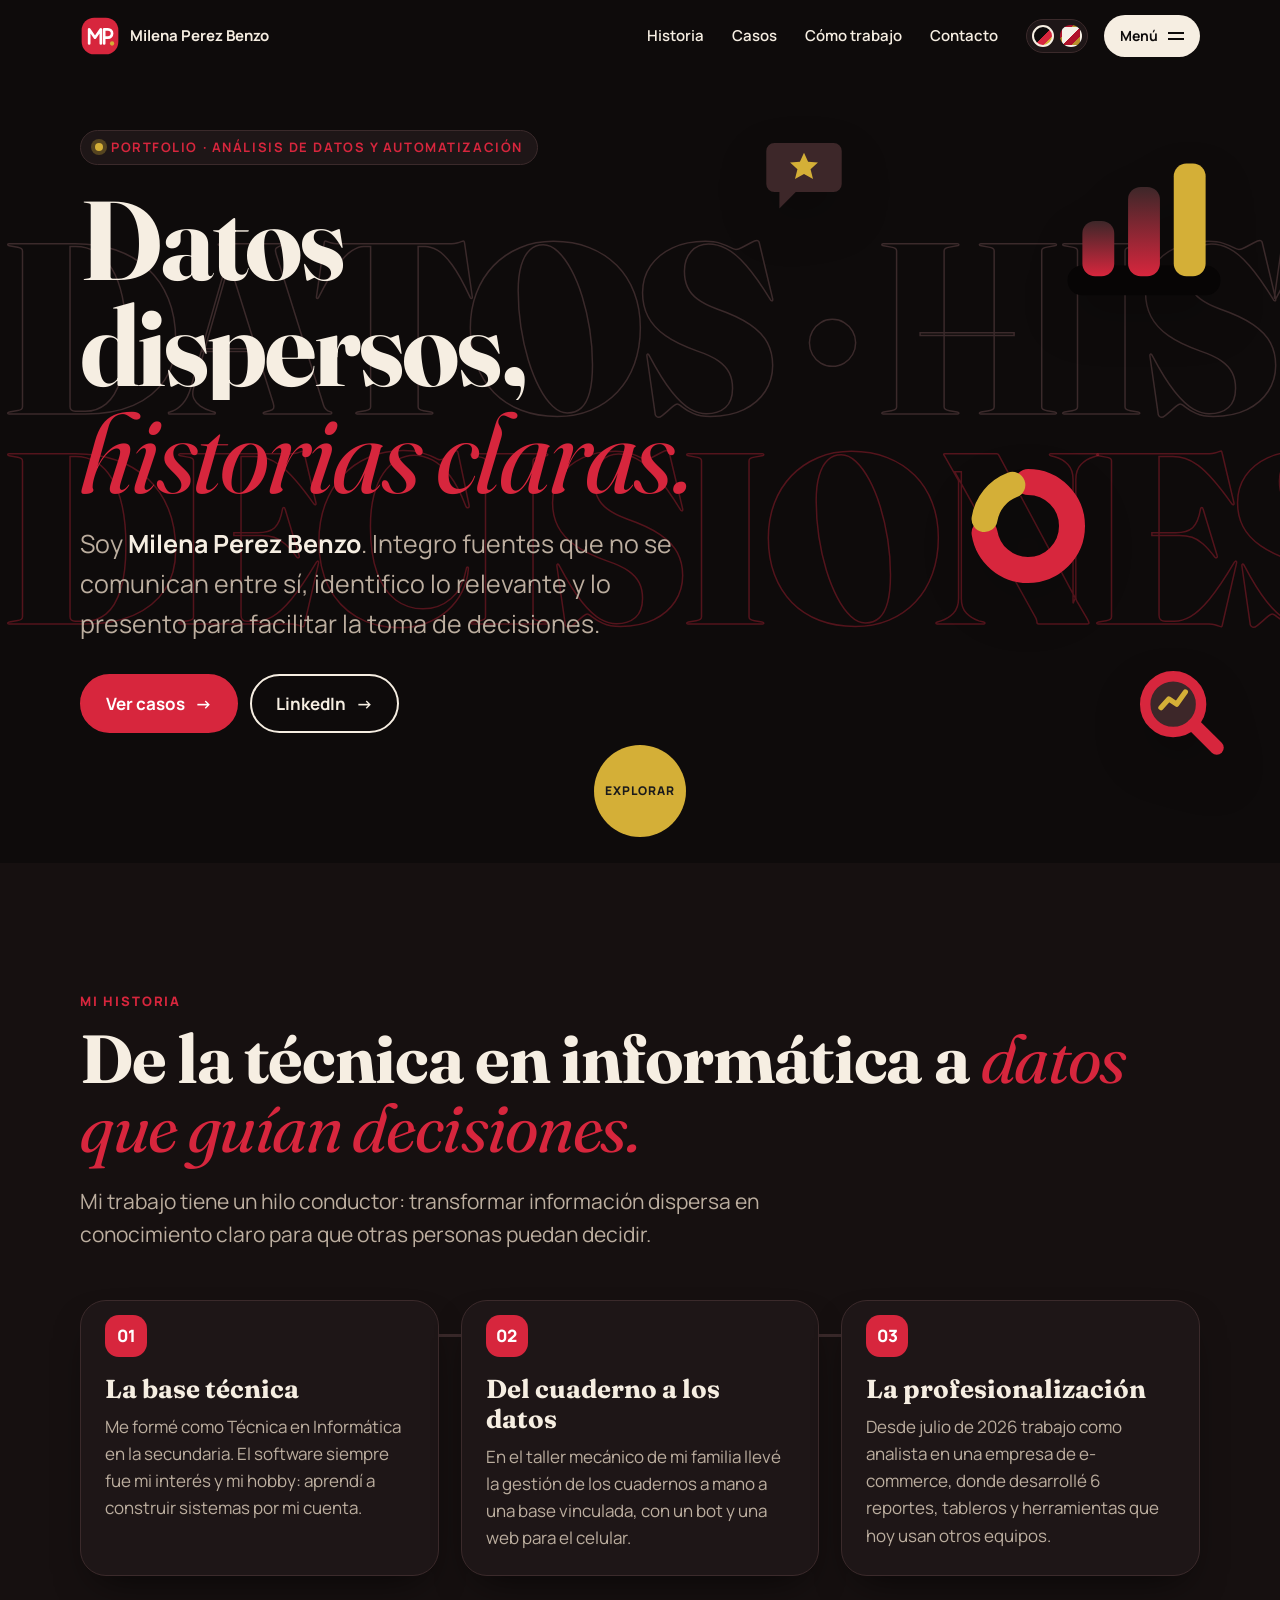
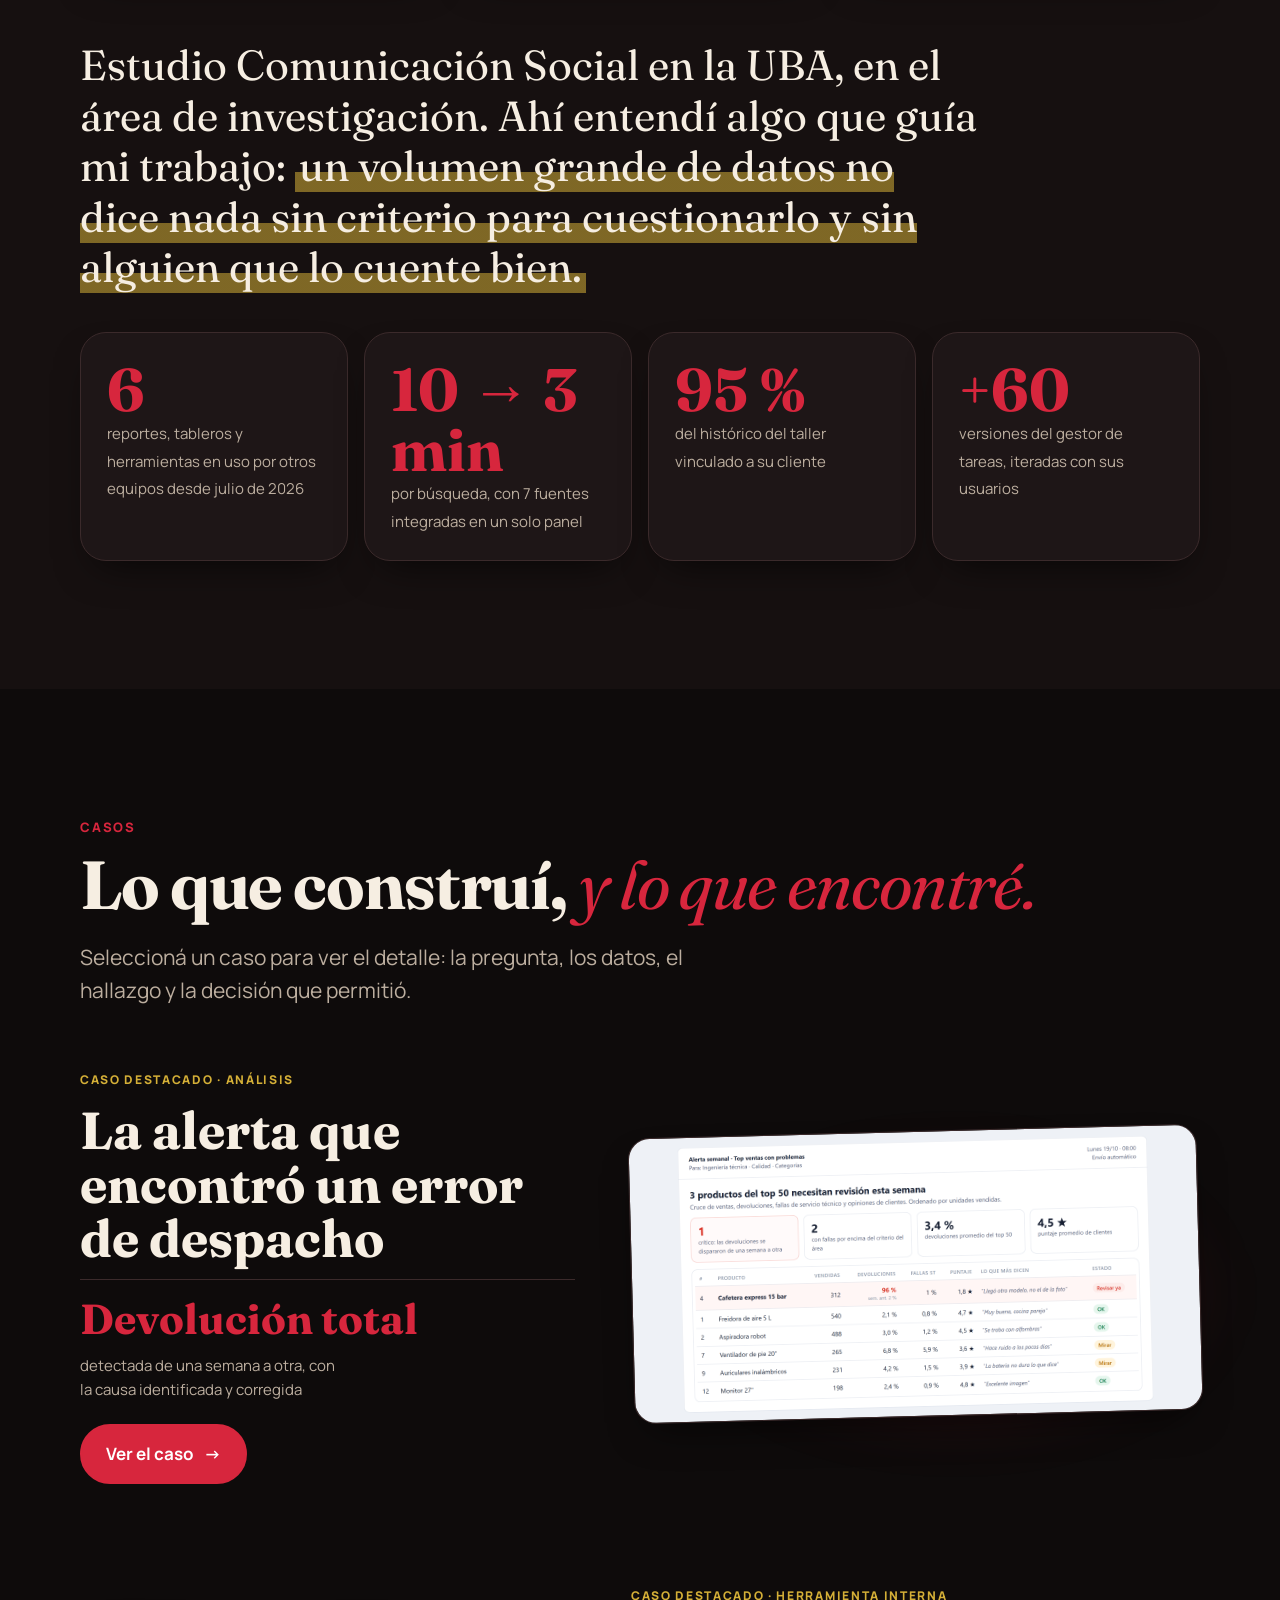
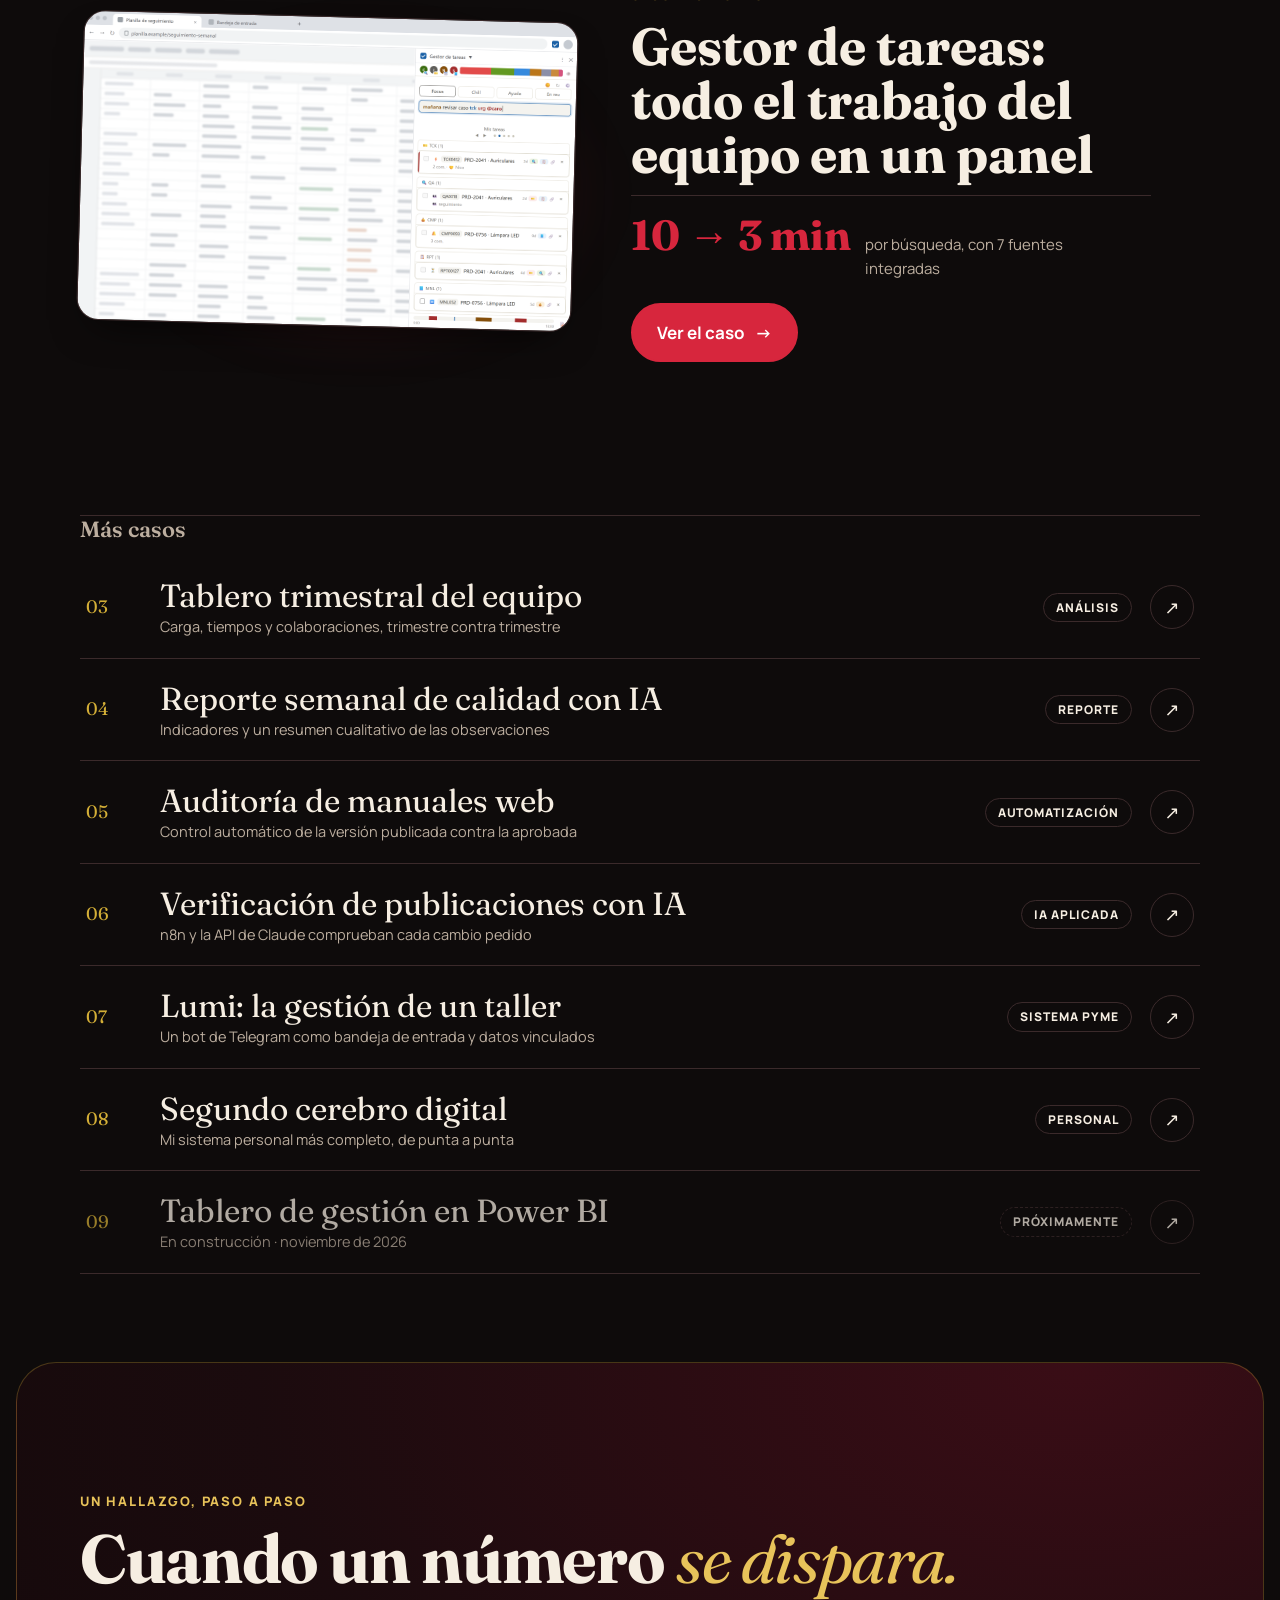
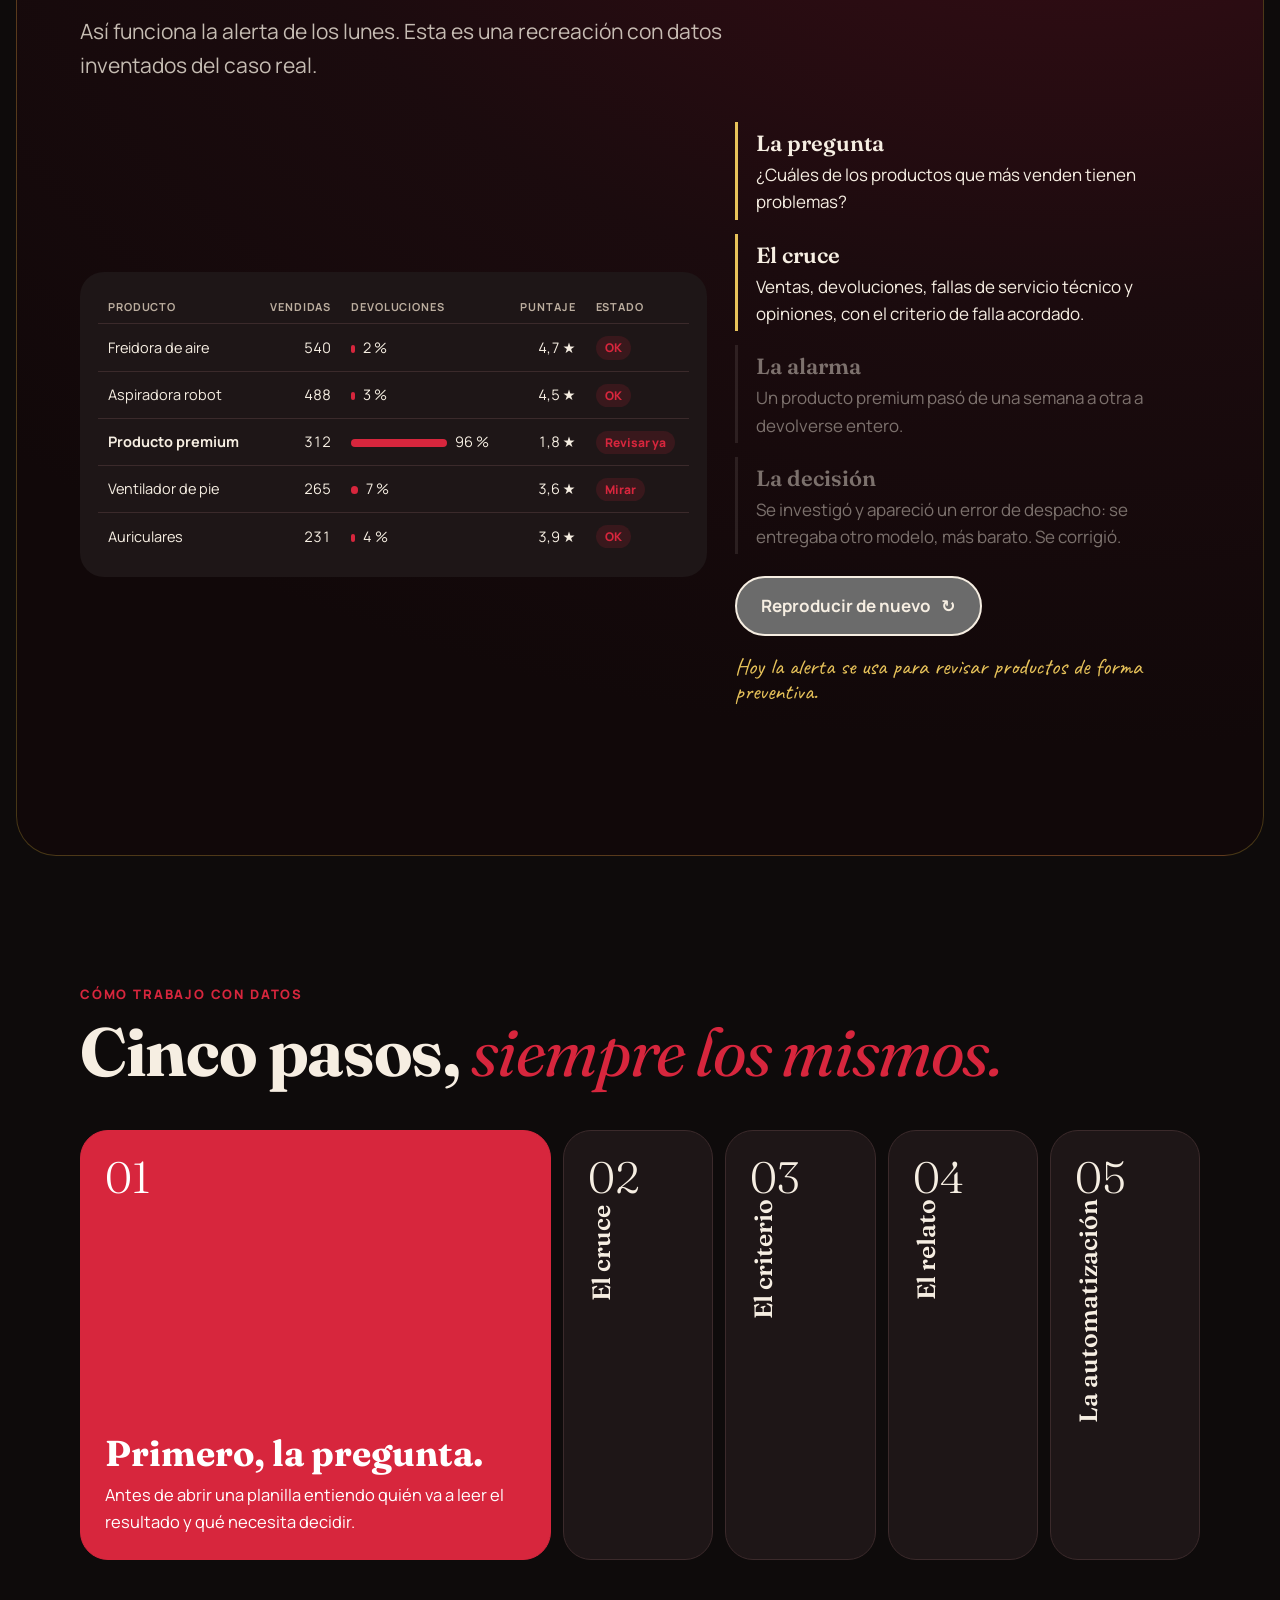
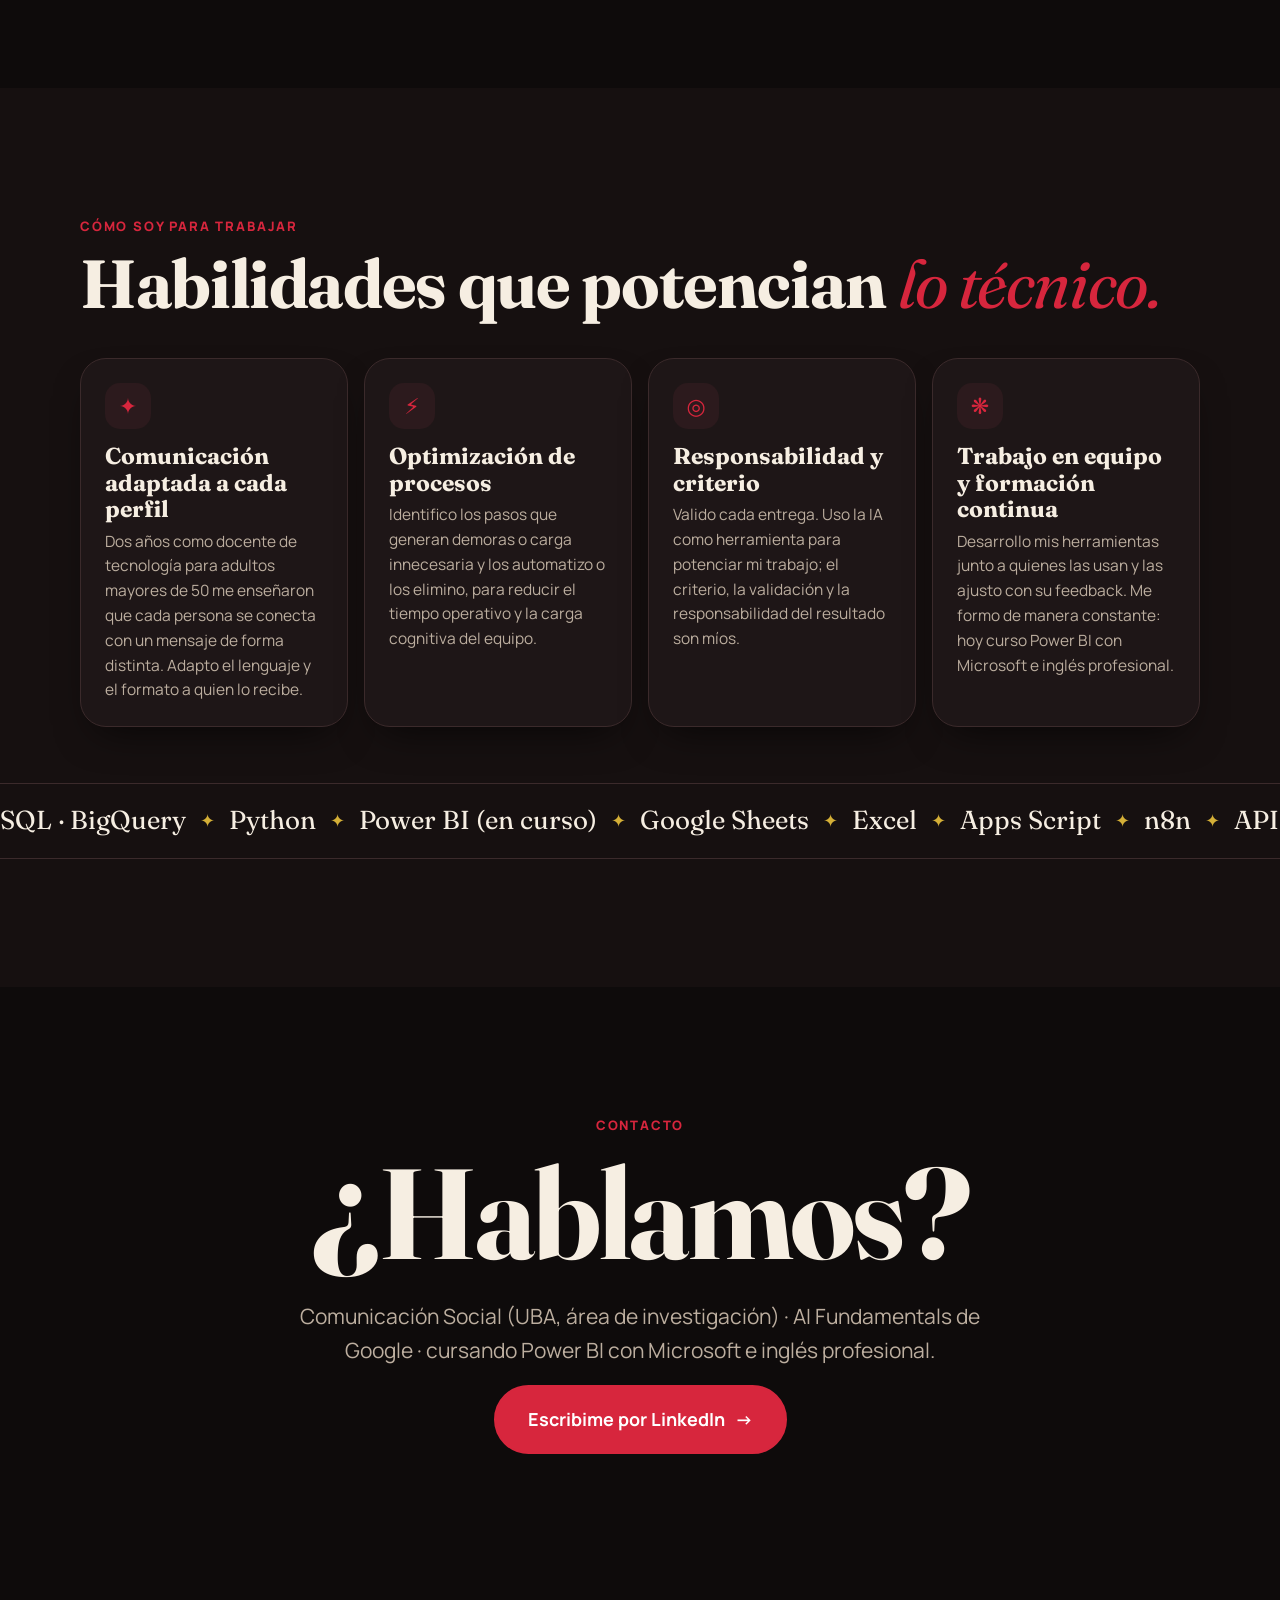
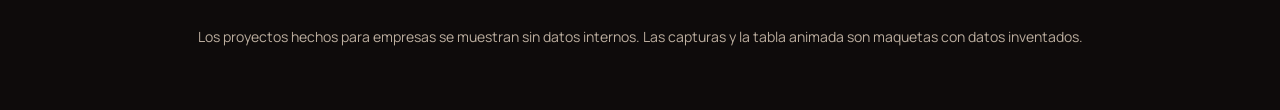
==== index.html @ 32d58215 "Add files via upload" ====
<!doctype html>
<html lang="es" data-theme="noche">
<head>
<meta charset="utf-8">
<meta name="viewport" content="width=device-width, initial-scale=1">
<title>Milena Perez Benzo · Datos que cuentan historias</title>
<meta name="description" content="Portfolio de Milena Perez Benzo: análisis de datos, reportes y automatizaciones que convierten información dispersa en historias claras para decidir.">
<link rel="preconnect" href="https://fonts.googleapis.com">
<link rel="preconnect" href="https://fonts.gstatic.com" crossorigin>
<link href="https://fonts.googleapis.com/css2?family=Caveat:wght@600&family=Fraunces:ital,opsz,wght@0,9..144,300..800;1,9..144,300..700&family=Manrope:wght@400;600;700;800&display=swap" rel="stylesheet">
<link rel="stylesheet" href="estilos.css">
<script>
  document.documentElement.classList.add("js");
  try {
    var t = localStorage.getItem("tema");
    if (t === "noche" || t === "marfil") document.documentElement.dataset.theme = t;
  } catch (e) {}
</script>
</head>
<body>
<div class="progreso" aria-hidden="true"></div>

<header class="nav">
  <div class="wrap">
    <a class="logo" href="#inicio" aria-label="Milena Perez Benzo, ir al inicio">
      <svg viewBox="0 0 48 48" aria-hidden="true">
        <rect x="2" y="2" width="44" height="44" rx="15" style="fill:var(--accent)"/>
        <path d="M11 33V16l7 10 7-10v17" fill="none" style="stroke:var(--accent-ink)" stroke-width="3.2" stroke-linecap="round" stroke-linejoin="round"/>
        <path d="M29 33V16h4.5a5 5 0 0 1 0 10H29" fill="none" style="stroke:var(--accent-ink)" stroke-width="3.2" stroke-linecap="round" stroke-linejoin="round"/>
        <circle cx="38.5" cy="33" r="2.6" style="fill:var(--accent-2)"/>
      </svg>
      <span>Milena Perez Benzo</span>
    </a>
    <nav class="nav-links" aria-label="Secciones">
      <a href="#historia">Historia</a>
      <a href="#casos">Casos</a>
      <a href="#metodo">Cómo trabajo</a>
      <a href="#contacto">Contacto</a>
    </nav>
    <div class="temas" role="group" aria-label="Paleta de colores">
      <button type="button" data-set="noche" aria-pressed="true" title="Noche"><span class="sr">Versión oscura</span></button>
      <button type="button" data-set="marfil" aria-pressed="false" title="Marfil"><span class="sr">Versión clara</span></button>
    </div>
    <button class="btn-menu" type="button" aria-expanded="false" aria-controls="menu"><span>Menú</span><i aria-hidden="true"><b></b><b></b></i></button>
  </div>
</header>

<div class="menu" id="menu" aria-hidden="true">
  <div class="wrap">
    <ol>
      <li><a href="#inicio"><small>01</small>Inicio</a></li>
      <li><a href="#historia"><small>02</small>Mi historia</a></li>
      <li><a href="#casos"><small>03</small>Casos</a></li>
      <li><a href="#metodo"><small>04</small>Cómo trabajo</a></li>
      <li><a href="#contacto"><small>05</small>Hablemos</a></li>
    </ol>
    <p class="menu-pie">Buenos Aires · Análisis de datos, reportes y automatizaciones</p>
  </div>
</div>

<main>

<section class="hero" id="inicio">
  <div class="eco" aria-hidden="true">
    <div>DATOS · HISTORIAS · DATOS · HISTORIAS · DATOS · HISTORIAS · DATOS · HISTORIAS ·</div>
    <div>DECISIONES · DATOS · DECISIONES · DATOS · DECISIONES · DATOS · DECISIONES · DATOS ·</div>
  </div>

  <div class="flotantes" aria-hidden="true">
    <div class="obj o1" data-prof="28"><svg viewBox="0 0 160 140">
      <defs><linearGradient id="g-barra" x1="0" y1="0" x2="0" y2="1"><stop offset="0" style="stop-color:var(--clay-hi)"/><stop offset="1" style="stop-color:var(--accent)"/></linearGradient></defs>
      <rect x="8" y="104" width="144" height="28" rx="14" style="fill:var(--clay-lo)"/>
      <rect x="22" y="62" width="30" height="52" rx="12" fill="url(#g-barra)"/>
      <rect x="65" y="30" width="30" height="84" rx="12" fill="url(#g-barra)"/>
      <rect x="108" y="8" width="30" height="106" rx="12" style="fill:var(--accent-2)"/>
    </svg></div>
    <div class="obj o2" data-prof="18"><svg viewBox="0 0 120 120">
      <circle cx="60" cy="60" r="44" fill="none" style="stroke:var(--clay-lo)" stroke-width="26"/>
      <circle cx="60" cy="60" r="44" fill="none" style="stroke:var(--accent)" stroke-width="26" stroke-dasharray="200 277" stroke-linecap="round" transform="rotate(-90 60 60)"/>
      <circle cx="60" cy="60" r="44" fill="none" style="stroke:var(--accent-2)" stroke-width="26" stroke-dasharray="46 277" stroke-dashoffset="-214" stroke-linecap="round" transform="rotate(-90 60 60)"/>
    </svg></div>
    <div class="obj o3" data-prof="36"><svg viewBox="0 0 110 110">
      <circle cx="46" cy="46" r="32" style="fill:var(--clay-hi);stroke:var(--accent)" stroke-width="12"/>
      <path d="M70 70l26 26" style="stroke:var(--accent)" stroke-width="16" stroke-linecap="round"/>
      <path d="M32 50l9-10 9 6 10-14" fill="none" style="stroke:var(--accent-2)" stroke-width="6" stroke-linecap="round" stroke-linejoin="round"/>
    </svg></div>
    <div class="obj o4" data-prof="12"><svg viewBox="0 0 100 92">
      <path d="M14 6h72a10 10 0 0 1 10 10v40a10 10 0 0 1-10 10H40L20 86V66h-6A10 10 0 0 1 4 56V16A10 10 0 0 1 14 6z" style="fill:var(--clay-hi)"/>
      <path d="M50 18l5 11 12 1-9 8 3 12-11-6-11 6 3-12-9-8 12-1z" style="fill:var(--accent-2)"/>
    </svg></div>
  </div>

  <div class="wrap">
    <div class="hero-txt">
      <span class="kicker"><i></i>Portfolio · Análisis de datos y automatización</span>
      <h1 class="display">
        <span class="linea"><span>Datos dispersos,</span></span>
        <span class="linea"><span style="--dl:.12s"><em>historias claras.</em></span></span>
      </h1>
      <p class="bajada aparece" style="--dl:.3s">Soy <b>Milena Perez Benzo</b>. Integro fuentes que no se comunican entre sí, identifico lo relevante y lo presento para facilitar la toma de decisiones.</p>
      <div class="acciones aparece" style="--dl:.45s">
        <a class="btn lleno" href="#casos">Ver casos <span class="flecha" aria-hidden="true">→</span></a>
        <a class="btn" href="https://www.linkedin.com/in/milena-jazmin-perez-benzo-93802a198" target="_blank" rel="noopener">LinkedIn <span class="flecha" aria-hidden="true">→</span></a>
      </div>
    </div>
  </div>
  <a class="scroll-pista" href="#historia">Explorar</a>
</section>

<section class="historia bloque" id="historia">
  <div class="wrap">
    <p class="etiqueta aparece">Mi historia</p>
    <h2 class="titulo display aparece">De la técnica en informática a <em>datos que guían decisiones.</em></h2>
    <p class="intro aparece">Mi trabajo tiene un hilo conductor: transformar información dispersa en conocimiento claro para que otras personas puedan decidir.</p>

    <div class="tiempo">
      <div class="trazo" aria-hidden="true"></div>
      <article class="hito aparece">
        <span class="num">01</span>
        <h3>La base técnica</h3>
        <p>Me formé como Técnica en Informática en la secundaria. El software siempre fue mi interés y mi hobby: aprendí a construir sistemas por mi cuenta.</p>
      </article>
      <article class="hito aparece" style="--dl:.12s">
        <span class="num">02</span>
        <h3>Del cuaderno a los datos</h3>
        <p>En el taller mecánico de mi familia llevé la gestión de los cuadernos a mano a una base vinculada, con un bot y una web para el celular.</p>
      </article>
      <article class="hito aparece" style="--dl:.24s">
        <span class="num">03</span>
        <h3>La profesionalización</h3>
        <p>Desde julio de 2026 trabajo como analista en una empresa de e-commerce, donde desarrollé 6 reportes, tableros y herramientas que hoy usan otros equipos.</p>
      </article>
    </div>

    <p class="cita-grande aparece">Estudio Comunicación Social en la UBA, en el área de investigación. Ahí entendí algo que guía mi trabajo: <mark>un volumen grande de datos no dice nada sin criterio para cuestionarlo y sin alguien que lo cuente bien.</mark></p>

    <div class="numeros">
      <div class="cifra aparece"><strong><span data-cuenta="6">6</span></strong><span>reportes, tableros y herramientas en uso por otros equipos desde julio de 2026</span></div>
      <div class="cifra aparece" style="--dl:.08s"><strong>10 → <span data-cuenta="3">3</span> min</strong><span>por búsqueda, con 7 fuentes integradas en un solo panel</span></div>
      <div class="cifra aparece" style="--dl:.16s"><strong><span data-cuenta="95">95</span> %</strong><span>del histórico del taller vinculado a su cliente</span></div>
      <div class="cifra aparece" style="--dl:.24s"><strong>+<span data-cuenta="60">60</span></strong><span>versiones del gestor de tareas, iteradas con sus usuarios</span></div>
    </div>
  </div>
</section>

<section class="bloque" id="casos">
  <div class="wrap">
    <p class="etiqueta aparece">Casos</p>
    <h2 class="titulo display aparece">Lo que construí, <em>y lo que encontré.</em></h2>
    <p class="intro aparece">Seleccioná un caso para ver el detalle: la pregunta, los datos, el hallazgo y la decisión que permitió.</p>

    <div class="destacados">
      <article class="destacado aparece">
        <div class="dest-txt">
          <span class="tipo">Caso destacado · Análisis</span>
          <h3>La alerta que encontró un error de despacho</h3>
          <p class="dest-dato"><strong>Devolución total</strong><span>detectada de una semana a otra, con la causa identificada y corregida</span></p>
          <button class="btn lleno" type="button" data-caso="c-alerta">Ver el caso <span class="flecha" aria-hidden="true">→</span></button>
        </div>
        <div class="dest-img"><img src="img/analisis-1-alerta.png" width="1280" height="640" loading="lazy" alt="Maqueta del mail de la alerta semanal, con un producto marcado en rojo por devoluciones."></div>
      </article>
      <article class="destacado invertido aparece">
        <div class="dest-txt">
          <span class="tipo">Caso destacado · Herramienta interna</span>
          <h3>Gestor de tareas: todo el trabajo del equipo en un panel</h3>
          <p class="dest-dato"><strong>10 → 3 min</strong><span>por búsqueda, con 7 fuentes integradas</span></p>
          <button class="btn lleno" type="button" data-caso="c-gestor">Ver el caso <span class="flecha" aria-hidden="true">→</span></button>
        </div>
        <div class="dest-img"><img src="img/gestor-1-mis-tareas.png" width="1280" height="800" loading="lazy" alt="Maqueta del panel del gestor de tareas con tarjetas por categoría."></div>
      </article>
    </div>

    <h3 class="indice-tit aparece">Más casos</h3>
    <ol class="indice">
      <li class="aparece"><button class="fila" type="button" data-caso="c-tablero" data-img="img/analisis-3-tablero.png"><span class="f-num">03</span><span class="f-tit">Tablero trimestral del equipo<small>Carga, tiempos y colaboraciones, trimestre contra trimestre</small></span><span class="f-tag">Análisis</span><span class="f-ir" aria-hidden="true">↗</span></button></li>
      <li class="aparece"><button class="fila" type="button" data-caso="c-calidad" data-img="img/analisis-2-calidad.png"><span class="f-num">04</span><span class="f-tit">Reporte semanal de calidad con IA<small>Indicadores y un resumen cualitativo de las observaciones</small></span><span class="f-tag">Reporte</span><span class="f-ir" aria-hidden="true">↗</span></button></li>
      <li class="aparece"><button class="fila" type="button" data-caso="c-auditoria" data-img="img/auditoria-1-resumen.png"><span class="f-num">05</span><span class="f-tit">Auditoría de manuales web<small>Control automático de la versión publicada contra la aprobada</small></span><span class="f-tag">Automatización</span><span class="f-ir" aria-hidden="true">↗</span></button></li>
      <li class="aparece"><button class="fila" type="button" data-caso="c-verificacion" data-img="img/verificacion-1-flujo.png"><span class="f-num">06</span><span class="f-tit">Verificación de publicaciones con IA<small>n8n y la API de Claude comprueban cada cambio pedido</small></span><span class="f-tag">IA aplicada</span><span class="f-ir" aria-hidden="true">↗</span></button></li>
      <li class="aparece"><button class="fila" type="button" data-caso="c-lumi" data-img="img/lumi-1-papelitos.png"><span class="f-num">07</span><span class="f-tit">Lumi: la gestión de un taller<small>Un bot de Telegram como bandeja de entrada y datos vinculados</small></span><span class="f-tag">Sistema PyME</span><span class="f-ir" aria-hidden="true">↗</span></button></li>
      <li class="aparece"><button class="fila" type="button" data-caso="c-cerebro" data-img="img/cerebro-1-obsidian.png"><span class="f-num">08</span><span class="f-tit">Segundo cerebro digital<small>Mi sistema personal más completo, de punta a punta</small></span><span class="f-tag">Personal</span><span class="f-ir" aria-hidden="true">↗</span></button></li>
      <li class="aparece"><button class="fila proxima" type="button" data-caso="c-powerbi"><span class="f-num">09</span><span class="f-tit">Tablero de gestión en Power BI<small>En construcción · noviembre de 2026</small></span><span class="f-tag">Próximamente</span><span class="f-ir" aria-hidden="true">↗</span></button></li>
    </ol>
  </div>
  <div class="vista-flotante" aria-hidden="true"><img alt="" width="1280" height="800"></div>
</section>

<section class="hallazgo bloque" id="hallazgo" aria-labelledby="t-hallazgo">
  <div class="wrap">
    <p class="etiqueta aparece">Un hallazgo, paso a paso</p>
    <h2 class="titulo display aparece" id="t-hallazgo">Cuando un número <em>se dispara.</em></h2>
    <p class="intro aparece">Así funciona la alerta de los lunes. Esta es una recreación con datos inventados del caso real.</p>

    <div class="escena">
      <div class="tabla-viva aparece" id="tabla-viva">
        <table>
          <caption class="sr">Top de ventas con devoluciones, fallas y puntaje de clientes (datos inventados)</caption>
          <thead><tr><th>Producto</th><th class="n">Vendidas</th><th>Devoluciones</th><th class="n">Puntaje</th><th>Estado</th></tr></thead>
          <tbody>
            <tr><td>Freidora de aire</td><td class="n">540</td><td><span class="barra" data-w="2"></span><span class="dev">2 %</span></td><td class="n">4,7 ★</td><td><span class="sello">OK</span></td></tr>
            <tr><td>Aspiradora robot</td><td class="n">488</td><td><span class="barra" data-w="3"></span><span class="dev">3 %</span></td><td class="n">4,5 ★</td><td><span class="sello">OK</span></td></tr>
            <tr class="critico"><td><b>Producto premium</b></td><td class="n">312</td><td><span class="barra" data-w="96"></span><span class="dev">96 %</span></td><td class="n">1,8 ★</td><td><span class="sello">Revisar ya</span></td></tr>
            <tr><td>Ventilador de pie</td><td class="n">265</td><td><span class="barra" data-w="7"></span><span class="dev">7 %</span></td><td class="n">3,6 ★</td><td><span class="sello">Mirar</span></td></tr>
            <tr><td>Auriculares</td><td class="n">231</td><td><span class="barra" data-w="4"></span><span class="dev">4 %</span></td><td class="n">3,9 ★</td><td><span class="sello">OK</span></td></tr>
          </tbody>
        </table>
      </div>
      <div>
        <ol class="relato-pasos" id="relato">
          <li><b>La pregunta</b>¿Cuáles de los productos que más venden tienen problemas?</li>
          <li><b>El cruce</b>Ventas, devoluciones, fallas de servicio técnico y opiniones, con el criterio de falla acordado.</li>
          <li><b>La alarma</b>Un producto premium pasó de una semana a otra a devolverse entero.</li>
          <li><b>La decisión</b>Se investigó y apareció un error de despacho: se entregaba otro modelo, más barato. Se corrigió.</li>
        </ol>
        <button class="btn btn-claro" type="button" id="repetir">Reproducir de nuevo <span class="flecha" aria-hidden="true">↻</span></button>
        <p class="nota" style="margin-top:18px">Hoy la alerta se usa para revisar productos de forma preventiva.</p>
      </div>
    </div>
  </div>
</section>

<section class="bloque" id="metodo">
  <div class="wrap">
    <p class="etiqueta aparece">Cómo trabajo con datos</p>
    <h2 class="titulo display aparece">Cinco pasos, <em>siempre los mismos.</em></h2>
    <div class="paneles aparece" id="paneles">
      <button class="panel" type="button" aria-expanded="true"><span class="p-num">01</span><span class="p-tit">La pregunta</span><span class="p-cuerpo"><h3>Primero, la pregunta.</h3><p>Antes de abrir una planilla entiendo quién va a leer el resultado y qué necesita decidir.</p></span></button>
      <button class="panel" type="button" aria-expanded="false"><span class="p-num">02</span><span class="p-tit">El cruce</span><span class="p-cuerpo"><h3>Cruzo las fuentes.</h3><p>La respuesta casi nunca está en una sola tabla: está en el cruce de varias.</p></span></button>
      <button class="panel" type="button" aria-expanded="false"><span class="p-num">03</span><span class="p-tit">El criterio</span><span class="p-cuerpo"><h3>Acuerdo el criterio con quien decide.</h3><p>Qué cuenta como falla, qué es grave, qué se compara con qué. Sin criterio acordado, el número no sirve.</p></span></button>
      <button class="panel" type="button" aria-expanded="false"><span class="p-num">04</span><span class="p-tit">El relato</span><span class="p-cuerpo"><h3>Lo cuento según quién lo lee.</h3><p>Un tester, una gerenta y un equipo de categorías necesitan ver cosas distintas. Arriba, el hallazgo; el detalle, a un clic.</p></span></button>
      <button class="panel" type="button" aria-expanded="false"><span class="p-num">05</span><span class="p-tit">La automatización</span><span class="p-cuerpo"><h3>Lo automatizo.</h3><p>Un reporte que se hace una vez es una foto. Uno que se genera solo cada semana es seguimiento continuo, con menos trabajo manual y menor carga cognitiva.</p></span></button>
    </div>
  </div>
</section>

<section class="bloque historia" id="persona">
  <div class="wrap">
    <p class="etiqueta aparece">Cómo soy para trabajar</p>
    <h2 class="titulo display aparece">Habilidades que potencian <em>lo técnico.</em></h2>
    <div class="rasgos">
      <article class="rasgo aparece"><div class="ico" aria-hidden="true">✦</div><h3>Comunicación adaptada a cada perfil</h3><p>Dos años como docente de tecnología para adultos mayores de 50 me enseñaron que cada persona se conecta con un mensaje de forma distinta. Adapto el lenguaje y el formato a quien lo recibe.</p></article>
      <article class="rasgo aparece" style="--dl:.08s"><div class="ico" aria-hidden="true">⚡</div><h3>Optimización de procesos</h3><p>Identifico los pasos que generan demoras o carga innecesaria y los automatizo o los elimino, para reducir el tiempo operativo y la carga cognitiva del equipo.</p></article>
      <article class="rasgo aparece" style="--dl:.16s"><div class="ico" aria-hidden="true">◎</div><h3>Responsabilidad y criterio</h3><p>Valido cada entrega. Uso la IA como herramienta para potenciar mi trabajo; el criterio, la validación y la responsabilidad del resultado son míos.</p></article>
      <article class="rasgo aparece" style="--dl:.24s"><div class="ico" aria-hidden="true">❋</div><h3>Trabajo en equipo y formación continua</h3><p>Desarrollo mis herramientas junto a quienes las usan y las ajusto con su feedback. Me formo de manera constante: hoy curso Power BI con Microsoft e inglés profesional.</p></article>
    </div>
  </div>
  <div class="cinta" aria-label="Herramientas que uso">
    <div>
      <span>SQL · BigQuery</span><span>Python</span><span>Power BI (en curso)</span><span>Google Sheets</span><span>Excel</span><span>Apps Script</span><span>n8n</span><span>API de Claude</span><span>Gemini</span>
      <span aria-hidden="true">SQL · BigQuery</span><span aria-hidden="true">Python</span><span aria-hidden="true">Power BI (en curso)</span><span aria-hidden="true">Google Sheets</span><span aria-hidden="true">Excel</span><span aria-hidden="true">Apps Script</span><span aria-hidden="true">n8n</span><span aria-hidden="true">API de Claude</span><span aria-hidden="true">Gemini</span>
    </div>
  </div>
</section>

<section class="bloque contacto" id="contacto">
  <div class="wrap">
    <p class="etiqueta aparece">Contacto</p>
    <h2 class="titulo display aparece">¿Hablamos?</h2>
    <p class="intro aparece" style="margin-inline:auto">Comunicación Social (UBA, área de investigación) · AI Fundamentals de Google · cursando Power BI con Microsoft e inglés profesional.</p>
    <a class="btn lleno aparece" href="https://www.linkedin.com/in/milena-jazmin-perez-benzo-93802a198" target="_blank" rel="noopener">Escribime por LinkedIn <span class="flecha" aria-hidden="true">→</span></a>
  </div>
</section>

</main>

<footer>
  <div class="wrap">
    <p>Los proyectos hechos para empresas se muestran sin datos internos. Las capturas y la tabla animada son maquetas con datos inventados.</p>
  </div>
</footer>

<!-- ================= Popups de los casos ================= -->

<dialog class="caso" id="c-alerta" aria-labelledby="h-alerta">
  <div class="d-cab"><span class="tipo">Análisis · Empresa de e-commerce · desde oct 2026</span><button class="d-btn ant" type="button" aria-label="Caso anterior">←</button><button class="d-btn sig" type="button" aria-label="Caso siguiente">→</button><button class="d-btn cerrar" type="button" aria-label="Cerrar">✕</button></div>
  <div class="d-cuerpo">
    <h2 id="h-alerta">Alerta semanal de ventas y fallas</h2>
    <p class="bajada">Cada lunes cruza el ranking de ventas con las devoluciones, las fallas y lo que dicen los clientes, y avisa qué producto mirar primero.</p>
    <div class="d-grilla">
      <div><h4>La pregunta</h4><p>¿Cuáles de los productos que más venden tienen problemas, y cuáles conviene revisar antes de que se multipliquen?</p></div>
      <div><h4>Los datos</h4><p>Ranking de ventas, tasa de devoluciones, tasa de fallas de servicio técnico con sus comentarios, y puntajes y opiniones de clientes en el marketplace.</p></div>
    </div>
    <ol class="flujo"><li>Ventas, devoluciones, servicio técnico y opiniones</li><li>Cruce en BigQuery</li><li>Criterio de falla acordado</li><li>Orden por ventas</li><li>Mail del lunes</li></ol>
    <div class="d-destacado">
      <h4>Qué encontró</h4>
      <p>Un producto premium del top de ventas pasó de una semana a otra a que se devolvieran todas las unidades. Al investigar apareció la causa: un error en la preparación de pedidos hacía que se entregara otro modelo, más barato y distinto al publicado.</p>
      <p>También marcó publicaciones con errores graves en las especificaciones, que se pausaron y se corrigieron.</p>
    </div>
    <h4>Qué decisión permitió</h4>
    <p>Encontrar y corregir el error de despacho a partir de un número que se disparó. Hoy la alerta funciona como disparador para revisar de forma preventiva los productos con más casos.</p>
    <figure><img src="img/analisis-1-alerta.png" width="1280" height="640" loading="lazy" alt="Mail de la alerta semanal con una tabla ordenada por ventas; un producto aparece en rojo con 96 % de devoluciones y el comentario 'Llegó otro modelo'."><figcaption>Maqueta con datos inventados.</figcaption></figure>
    <ul class="chips"><li>BigQuery</li><li>SQL</li><li>Apps Script</li><li>Google Sheets</li></ul>
  </div>
</dialog>

<dialog class="caso" id="c-tablero" aria-labelledby="h-tablero">
  <div class="d-cab"><span class="tipo">Tablero · Empresa de e-commerce · terminado en oct 2026</span><button class="d-btn ant" type="button" aria-label="Caso anterior">←</button><button class="d-btn sig" type="button" aria-label="Caso siguiente">→</button><button class="d-btn cerrar" type="button" aria-label="Cerrar">✕</button></div>
  <div class="d-cuerpo">
    <h2 id="h-tablero">Tablero trimestral del equipo</h2>
    <p class="bajada">Muestra cómo rinde un equipo trimestre contra trimestre, a partir de tareas repartidas en planillas que no estaban conectadas.</p>
    <div class="d-grilla">
      <div><h4>La pregunta</h4><p>¿Cómo viene el equipo? ¿Quién tiene más carga, dónde se traba el trabajo y qué cambió contra el trimestre anterior?</p></div>
      <div><h4>Los datos</h4><p>Las tareas del equipo, dispersas en varias planillas. Las uní en una base y armé un tablero web donde cada uno elige qué comparar y lo exporta a PDF para mandarlo por mail.</p></div>
    </div>
    <div class="d-destacado">
      <h4>Qué encontró</h4>
      <ul>
        <li>Un desbalance de tiempos y de carga entre colaboradores.</li>
        <li>Consultas duplicadas: la misma persona recibía la misma pregunta varias veces.</li>
        <li>Áreas flojas que hay que tener en cuenta.</li>
        <li>Colaboraciones entre compañeros que antes no se registraban en ningún lado.</li>
      </ul>
    </div>
    <h4>Qué decisión permitió</h4>
    <p>La supervisión y la coordinación lo usan para seguir al equipo, y la gerencia lo consulta cuando necesita un número puntual. Además, contar las colaboraciones hizo visible un trabajo que antes no se veía y motiva el compañerismo.</p>
    <figure><img src="img/analisis-3-tablero.png" width="1280" height="580" loading="lazy" alt="Tablero web que compara dos trimestres: casos cerrados, tiempo medio, colaboraciones y consultas duplicadas, con una tabla por persona."><figcaption>Maqueta con datos y personas inventados.</figcaption></figure>
    <ul class="chips"><li>Google Sheets</li><li>Apps Script (web)</li><li>Exportación a PDF</li></ul>
  </div>
</dialog>

<dialog class="caso" id="c-calidad" aria-labelledby="h-calidad">
  <div class="d-cab"><span class="tipo">Reporte · Empresa de e-commerce · desde oct 2026</span><button class="d-btn ant" type="button" aria-label="Caso anterior">←</button><button class="d-btn sig" type="button" aria-label="Caso siguiente">→</button><button class="d-btn cerrar" type="button" aria-label="Cerrar">✕</button></div>
  <div class="d-cuerpo">
    <h2 id="h-calidad">Reporte semanal de calidad con IA</h2>
    <p class="bajada">Cada viernes junta los números de las revisiones de calidad con lo que observaron los testers, resumido por IA.</p>
    <div class="d-grilla">
      <div><h4>Antes</h4><p>No existía: nadie tenía una visión de conjunto de la calidad ni un seguimiento semana a semana.</p></div>
      <div><h4>Ahora</h4><p>Productos revisados; aprobados, condicionales y desaprobados; fallas en la web, en manuales, graves y por proveedor; y un análisis cualitativo de las observaciones.</p></div>
    </div>
    <ol class="flujo"><li>Revisiones de QA</li><li>Indicadores</li><li>Resumen con IA</li><li>Mail del viernes</li></ol>
    <h4>Por qué números y palabras</h4>
    <p>Un porcentaje dice cuánto; las observaciones dicen por qué. La IA resume lo que escribieron los testers y yo defino qué se mide y cómo se presenta. Lo reciben la supervisión, la coordinación, la gerencia y los equipos de categorías.</p>
    <p class="d-resultado">Por primera vez hay visibilidad y seguimiento continuo de la calidad, sin que nadie arme el reporte a mano.</p>
    <figure><img src="img/analisis-2-calidad.png" width="1280" height="660" loading="lazy" alt="Mail del reporte semanal de calidad con indicadores, barras por tipo de falla y por proveedor, y un resumen cualitativo hecho con IA."><figcaption>Maqueta con datos inventados.</figcaption></figure>
    <ul class="chips"><li>Google Sheets</li><li>n8n</li><li>API de Claude</li></ul>
  </div>
</dialog>

<dialog class="caso" id="c-lumi" aria-labelledby="h-lumi">
  <div class="d-cab"><span class="tipo">Sistema · Taller mecánico de mi familia</span><button class="d-btn ant" type="button" aria-label="Caso anterior">←</button><button class="d-btn sig" type="button" aria-label="Caso siguiente">→</button><button class="d-btn cerrar" type="button" aria-label="Cerrar">✕</button></div>
  <div class="d-cuerpo">
    <h2 id="h-lumi">Lumi: el taller, de cuadernos a datos</h2>
    <p class="bajada">El equipo le manda todo a un bot de Telegram y queda ordenado en una planilla, con una web simple para el celular.</p>
    <h4>El problema</h4>
    <p>Los trabajos y los turnos se acordaban por WhatsApp y las notas iban a papelitos y cuadernos. Un intento anterior en Notion se abandonó porque cargar era lento.</p>
    <h4>Qué construí</h4>
    <ol class="flujo"><li>Audio, foto o nota</li><li>Bot de Telegram</li><li>Bandeja en la planilla</li><li>Transcripción automática</li><li>Web en el celular</li></ol>
    <ul>
      <li>Antes de programar, cinco entrevistas con la usuaria principal. La regla que salió: anotar tiene que ser más fácil que un papelito.</li>
      <li>Migré el histórico y vinculé cada trabajo con su cliente. Un script en Python lee el QR de las facturas y propone a qué trabajo va cada una; lo dudoso lo confirma una persona.</li>
      <li>Web para el celular: pendientes, notas, balance y mensajes a clientes ya armados, que siempre envía una persona.</li>
    </ul>
    <p class="d-resultado">El 95 % de los trabajos históricos quedó vinculado a su cliente (278 de 293) y el 92 % de las facturas, a su trabajo (98 de 106). Lo usamos la socia administrativa y yo.</p>
    <div class="fotos-tel">
      <img src="img/lumi-3-bot.png" width="700" height="916" loading="lazy" alt="Chat con el bot de Lumi: el equipo manda un audio, una foto y un texto.">
      <img src="img/lumi-1-papelitos.png" width="700" height="916" loading="lazy" alt="Pantalla de Lumi con los pendientes de hoy y de la semana.">
      <img src="img/lumi-2-balance.png" width="700" height="916" loading="lazy" alt="Balance del mes por cuenta en Lumi.">
    </div>
    <ul class="chips"><li>Telegram</li><li>Apps Script</li><li>Google Sheets</li><li>Python</li></ul>
  </div>
</dialog>

<dialog class="caso" id="c-gestor" aria-labelledby="h-gestor">
  <div class="d-cab"><span class="tipo">Herramienta interna · Empresa de e-commerce · desde jul 2026</span><button class="d-btn ant" type="button" aria-label="Caso anterior">←</button><button class="d-btn sig" type="button" aria-label="Caso siguiente">→</button><button class="d-btn cerrar" type="button" aria-label="Cerrar">✕</button></div>
  <div class="d-cuerpo">
    <h2 id="h-gestor">Gestor de tareas del equipo técnico</h2>
    <p class="bajada">Un panel lateral de Chrome que concentra todo el trabajo del equipo: las tareas, la información de cada producto, los mails, el tiempo y las notas. Diseñado al 100 % a medida de sus necesidades y de las fricciones de su día a día.</p>
    <h4>El problema</h4>
    <p>La información de cada producto estaba repartida en 7 fuentes armadas por otros equipos, que no se podían modificar. Cada búsqueda llevaba unos 10 minutos, y para saber en qué estaba cada tarea había que preguntar.</p>
    <div class="d-grilla">
      <div>
        <h4>Información a un clic</h4>
        <ul>
          <li>Desde cada tarea, el acceso directo a tickets, reportes, controles de calidad, muestras, datos del proveedor y la publicación web.</li>
          <li>Vinculación automática de los mails con su tarea.</li>
          <li>Un recorte web: cualquier página se guarda en una tarea existente o crea una nueva.</li>
        </ul>
      </div>
      <div>
        <h4>Gestión en lenguaje natural</h4>
        <ul>
          <li>Tareas, estados, comentarios, subtareas, colaboraciones y exclusiones, escritos como se habla y con menciones @ a cada persona.</li>
          <li>Registro de tiempo por tarea.</li>
          <li>Notas siempre a mano, al pie del panel.</li>
          <li>Notificaciones emergentes de Chrome, configurables por cada persona.</li>
        </ul>
      </div>
    </div>
    <div class="d-destacado">
      <h4>Visibilidad para la supervisión</h4>
      <p>La supervisión ve los pendientes activos y la carga de cada persona. Ya no hace falta preguntar en qué va cada tarea.</p>
    </div>
    <h4>Cómo lo construí</h4>
    <p>Encima de sistemas que no se podían cambiar: cada fuente se importa por separado y, si una falla, el resto sigue funcionando y el panel avisa. Lo fui ajustando con el feedback del equipo en más de 60 versiones.</p>
    <p class="d-resultado">Cada búsqueda pasó de 10 minutos a 3. Lo usa a diario un equipo de 4 personas.</p>
    <figure><img src="img/gestor-1-mis-tareas.png" width="1280" height="800" loading="lazy" alt="Panel del gestor con tarjetas por categoría y una tarea nueva escrita en lenguaje natural."><figcaption>Las tareas se escriben como se habla. Maqueta con datos inventados.</figcaption></figure>
    <figure><img src="img/gestor-2-vinculos.png" width="1280" height="800" loading="lazy" alt="Tarjeta del gestor con el menú de vínculos que junta ticket, controles, muestras, mail y datos del producto."><figcaption>Todo lo de un producto, a un clic.</figcaption></figure>
    <figure><img src="img/gestor-3-equipo.png" width="1280" height="800" loading="lazy" alt="Tablero del equipo con una columna por persona y sus tareas pendientes."><figcaption>La carga de cada persona, a la vista de la supervisión.</figcaption></figure>
    <ul class="chips"><li>Extensión de Chrome</li><li>JavaScript</li><li>Apps Script</li><li>Google Sheets</li><li>BigQuery</li><li>Gmail y Calendar</li></ul>
  </div>
</dialog>

<dialog class="caso" id="c-auditoria" aria-labelledby="h-auditoria">
  <div class="d-cab"><span class="tipo">Automatización · Empresa de e-commerce</span><button class="d-btn ant" type="button" aria-label="Caso anterior">←</button><button class="d-btn sig" type="button" aria-label="Caso siguiente">→</button><button class="d-btn cerrar" type="button" aria-label="Cerrar">✕</button></div>
  <div class="d-cuerpo">
    <h2 id="h-auditoria">Auditoría de manuales web</h2>
    <p class="bajada">Controla sola si los manuales publicados en la web son la última versión aprobada, y deja para revisar solo lo necesario.</p>
    <ol class="flujo"><li>Manual publicado</li><li>Huella del archivo</li><li>Comparación con Drive</li><li>OK · NO OK · Revisar</li></ol>
    <ul>
      <li>Cruza los manuales publicados con los de Drive; si no son idénticos, compara página por página y clasifica cada diferencia por gravedad.</li>
      <li>Regla acordada con la usuaria: nunca un falso OK. Lo dudoso va a revisión humana.</li>
      <li>Corre sola con un disparador programado.</li>
    </ul>
    <p class="d-resultado">La usan dos equipos, entre ellos el de catálogo, responsable de los cambios en la web.</p>
    <figure><img src="img/auditoria-1-resumen.png" width="1280" height="800" loading="lazy" alt="Panel de la auditoría con el porcentaje de manuales que coinciden y los que hay que corregir."><figcaption>Maqueta con datos inventados.</figcaption></figure>
    <ul class="chips"><li>BigQuery</li><li>Python</li><li>Apps Script</li><li>Google Drive</li></ul>
  </div>
</dialog>

<dialog class="caso" id="c-verificacion" aria-labelledby="h-verificacion">
  <div class="d-cab"><span class="tipo">IA aplicada · Empresa de e-commerce</span><button class="d-btn ant" type="button" aria-label="Caso anterior">←</button><button class="d-btn sig" type="button" aria-label="Caso siguiente">→</button><button class="d-btn cerrar" type="button" aria-label="Cerrar">✕</button></div>
  <div class="d-cuerpo">
    <h2 id="h-verificacion">Verificación de publicaciones con IA</h2>
    <p class="bajada">Un flujo de n8n que usa la API de Claude para comprobar si los cambios pedidos en una publicación quedaron hechos.</p>
    <ol class="flujo"><li>Planilla de pedidos</li><li>Página publicada</li><li>Texto limpio</li><li>Claude verifica</li><li>Planilla de resultados</li></ol>
    <ul>
      <li>Descarta lo ya revisado y se queda solo con el texto visible: menos costo y mejor respuesta.</li>
      <li>Claude responde con un formato fijo que el flujo interpreta y carga solo.</li>
      <li>El flujo no cambia nada en la web por su cuenta: el veredicto queda para el equipo.</li>
    </ul>
    <figure><img src="img/verificacion-1-flujo.png" width="1280" height="800" loading="lazy" alt="Flujo en n8n que lee pedidos, baja cada publicación, la limpia, la verifica con Claude y carga el veredicto."><figcaption>Maqueta con datos inventados.</figcaption></figure>
    <ul class="chips"><li>n8n</li><li>API de Claude</li><li>Google Sheets</li></ul>
  </div>
</dialog>

<dialog class="caso" id="c-cerebro" aria-labelledby="h-cerebro">
  <div class="d-cab"><span class="tipo">Proyecto personal</span><button class="d-btn ant" type="button" aria-label="Caso anterior">←</button><button class="d-btn sig" type="button" aria-label="Caso siguiente">→</button><button class="d-btn cerrar" type="button" aria-label="Cerrar">✕</button></div>
  <div class="d-cuerpo">
    <h2 id="h-cerebro">Segundo cerebro digital</h2>
    <p class="bajada">Mi sistema personal más completo: un bot centraliza notas, fotos y audios, y todo queda ordenado y vinculado automáticamente.</p>
    <ul>
      <li>Primera versión en Notion: bot como bandeja de entrada y secciones que se vinculan solas.</li>
      <li>Hoy migrando a Obsidian, sincronizado entre PC y celular, con IA local para que las notas no salgan de mi computadora.</li>
    </ul>
    <p class="d-resultado">De acá salió la idea del bot como bandeja de entrada que después usé en Lumi.</p>
    <figure><img src="img/cerebro-1-obsidian.png" width="1280" height="800" loading="lazy" alt="Bóveda de Obsidian con carpetas por área y notas vinculadas."><figcaption>Captura con contenido de ejemplo.</figcaption></figure>
    <ul class="chips"><li>Notion</li><li>Obsidian</li><li>Telegram</li><li>n8n</li><li>IA local</li></ul>
  </div>
</dialog>

<dialog class="caso" id="c-powerbi" aria-labelledby="h-powerbi">
  <div class="d-cab"><span class="tipo">En construcción · noviembre de 2026</span><button class="d-btn ant" type="button" aria-label="Caso anterior">←</button><button class="d-btn sig" type="button" aria-label="Caso siguiente">→</button><button class="d-btn cerrar" type="button" aria-label="Cerrar">✕</button></div>
  <div class="d-cuerpo">
    <h2 id="h-powerbi">Tablero de gestión de un taller en Power BI</h2>
    <p class="bajada">El proceso completo de análisis, con datos inventados que copian la estructura real del taller.</p>
    <p>Trabajos, clientes, gastos y facturas: limpieza en Power Query, modelo de datos, indicadores en DAX y una página que cuente qué muestra el tablero y qué decisiones habilita. Lo estoy armando mientras curso <em>Análisis y visualización de datos con Power BI</em>, de Microsoft.</p>
    <p class="nota">Pronto, acá.</p>
  </div>
</dialog>

<script src="app.js"></script>
</body>
</html>
---- estilos.css ----
/* Portfolio de Milena Perez Benzo · v2 dinámica
   Identidad: rojo, negro y dorado. Dos versiones (noche y marfil) definidas como tokens; todo lo demás las usa. */

:root, [data-theme="noche"] {
  --bg: #0e0b0b;
  --bg-2: #161010;
  --surface: #1e1617;
  --ink: #f6eee2;
  --ink-2: #bcae9f;
  --line: #3b2a2b;
  --accent: #d7263d;
  --accent-ink: #ffffff;
  --accent-2: #d4af37;
  --soft: #2c1a1d;
  --clay-hi: #3d2729;
  --clay-lo: #070505;
  --shadow: 0 18px 40px -18px rgba(0, 0, 0, .75);
  color-scheme: dark;
}
[data-theme="marfil"] {
  --bg: #f6f0e6;
  --bg-2: #efe5d4;
  --surface: #fffaf2;
  --ink: #170f0f;
  --ink-2: #5f4f47;
  --line: #e1d2bc;
  --accent: #b0122a;
  --accent-ink: #ffffff;
  --accent-2: #b8902c;
  --soft: #f4ddd7;
  --clay-hi: #fffaf2;
  --clay-lo: #d8c5a6;
  --shadow: 0 18px 40px -18px rgba(60, 20, 20, .3);
  color-scheme: light;
}

* { box-sizing: border-box; }
html { scroll-behavior: smooth; scroll-padding-top: 84px; }
body {
  margin: 0;
  background: var(--bg);
  color: var(--ink);
  font: 17px/1.6 "Manrope", system-ui, -apple-system, "Segoe UI", sans-serif;
  transition: background-color .5s ease, color .5s ease;
  overflow-x: hidden;
}
img { max-width: 100%; height: auto; display: block; }
a { color: inherit; }
button { font: inherit; color: inherit; cursor: pointer; }
:focus-visible { outline: 3px solid var(--accent-2); outline-offset: 3px; border-radius: 6px; }
.wrap { width: min(1120px, 100% - 32px); margin-inline: auto; }
.sr { position: absolute; width: 1px; height: 1px; overflow: hidden; clip: rect(0 0 0 0); white-space: nowrap; }
.display { font-family: "Fraunces", Georgia, serif; font-optical-sizing: auto; letter-spacing: -.02em; }
.nota { font-family: "Caveat", cursive; color: var(--accent); font-size: 1.35em; line-height: 1.1; }

/* Barra de progreso de lectura */
.progreso { position: fixed; inset: 0 0 auto 0; height: 3px; background: var(--accent); transform-origin: 0 50%; transform: scaleX(0); z-index: 60; }

/* ---------- Navegación ---------- */
.nav {
  position: fixed; inset: 0 0 auto 0; z-index: 50;
  transition: background-color .3s, box-shadow .3s, backdrop-filter .3s;
}
.nav.con-fondo { background: color-mix(in srgb, var(--bg) 82%, transparent); backdrop-filter: blur(12px); box-shadow: 0 1px 0 var(--line); }
.nav { padding-top: env(safe-area-inset-top, 0px); }
.nav .wrap { display: flex; align-items: center; gap: 16px; height: 72px; }
.logo { display: flex; align-items: center; gap: 10px; text-decoration: none; font-weight: 700; }
.logo svg { width: 40px; height: 40px; transition: transform .6s cubic-bezier(.2,.8,.2,1); }
.logo:hover svg { transform: rotate(-12deg) scale(1.06); }
.logo span { font-size: 15px; }
.nav-links { display: flex; gap: 4px; margin-left: auto; }
.nav-links a { text-decoration: none; font-size: 15px; font-weight: 600; padding: 8px 12px; border-radius: 999px; position: relative; }
.nav-links a::after { content: ""; position: absolute; left: 12px; right: 12px; bottom: 4px; height: 2px; background: var(--accent); transform: scaleX(0); transform-origin: right; transition: transform .35s ease; }
.nav-links a:hover::after { transform: scaleX(1); transform-origin: left; }
.temas { display: flex; gap: 6px; padding: 5px; border-radius: 999px; background: var(--surface); border: 1px solid var(--line); }
.temas button { width: 22px; height: 22px; border-radius: 50%; border: 2px solid transparent; padding: 0; transition: transform .25s; }
.temas button:hover { transform: scale(1.15); }
.temas button[aria-pressed="true"] { border-color: var(--ink); }
.temas [data-set="noche"] { background: linear-gradient(135deg, #0e0b0b 50%, #d7263d 50% 75%, #d4af37 75%); }
.temas [data-set="marfil"] { background: linear-gradient(135deg, #f6f0e6 50%, #b0122a 50% 75%, #b8902c 75%); }
.btn-menu {
  display: flex; align-items: center; gap: 10px; border: none; border-radius: 999px;
  background: var(--ink); color: var(--bg); padding: 10px 16px; font-weight: 700; font-size: 14px;
}
.btn-menu i { display: grid; gap: 4px; }
.btn-menu i b { display: block; width: 16px; height: 2px; background: currentColor; transition: transform .35s; }
.btn-menu[aria-expanded="true"] i b:first-child { transform: translateY(3px) rotate(45deg); }
.btn-menu[aria-expanded="true"] i b:last-child { transform: translateY(-3px) rotate(-45deg); }

/* Menú a pantalla completa */
.menu {
  position: fixed; inset: 0; z-index: 45; background: var(--accent); color: #fff;
  clip-path: circle(0% at calc(100% - 60px) 36px); transition: clip-path .7s cubic-bezier(.7,0,.2,1);
  display: grid; align-content: center; visibility: hidden;
}
.menu.abierto { clip-path: circle(150% at calc(100% - 60px) 36px); visibility: visible; }
.menu ol { list-style: none; margin: 0; padding: 0; counter-reset: m; }
.menu li { overflow: hidden; }
.menu a {
  display: flex; align-items: baseline; gap: 18px; text-decoration: none;
  font-family: "Fraunces", Georgia, serif; font-size: clamp(38px, 8vw, 84px); line-height: 1.12; letter-spacing: -.02em;
  transform: translateY(110%); transition: transform .6s cubic-bezier(.2,.8,.2,1), color .25s;
}
.menu a small { font-family: "Manrope", sans-serif; font-size: 14px; letter-spacing: .1em; opacity: .6; }
.menu a:hover { color: #170f0f; font-style: italic; }
.menu.abierto a { transform: none; }
.menu.abierto li:nth-child(2) a { transition-delay: .06s; }
.menu.abierto li:nth-child(3) a { transition-delay: .12s; }
.menu.abierto li:nth-child(4) a { transition-delay: .18s; }
.menu.abierto li:nth-child(5) a { transition-delay: .24s; }
.menu .menu-pie { margin-top: 36px; font-size: 15px; opacity: .75; }

/* ---------- Hero ---------- */
.hero { position: relative; min-height: min(100svh, 820px); display: grid; align-items: center; padding: 130px 0 130px; overflow: hidden; }
.eco {
  position: absolute; inset: 0; display: grid; align-content: center; pointer-events: none; user-select: none;
  font-family: "Fraunces", Georgia, serif; font-weight: 800; font-size: clamp(90px, 19vw, 260px); line-height: .86; letter-spacing: -.04em;
  color: transparent; -webkit-text-stroke: 1.5px var(--line); white-space: nowrap;
}
.eco div { animation: deslizar 38s linear infinite; }
.eco div:nth-child(2) { animation-direction: reverse; animation-duration: 46s; -webkit-text-stroke-color: color-mix(in srgb, var(--accent) 35%, transparent); }
@keyframes deslizar { to { transform: translateX(-50%); } }
.hero-txt { position: relative; z-index: 2; max-width: 700px; }
.kicker { display: inline-flex; align-items: center; gap: 8px; font-size: 13px; font-weight: 700; letter-spacing: .12em; text-transform: uppercase; color: var(--accent); background: var(--surface); border: 1px solid var(--line); padding: 6px 14px; border-radius: 999px; }
.kicker i { width: 8px; height: 8px; border-radius: 50%; background: var(--accent-2); box-shadow: 0 0 0 4px color-mix(in srgb, var(--accent-2) 30%, transparent); animation: latido 2s ease-in-out infinite; }
@keyframes latido { 50% { box-shadow: 0 0 0 9px transparent; } }
.hero h1 { font-size: clamp(48px, 10vw, 112px); line-height: .95; margin: 22px 0 18px; font-weight: 700; }
.hero h1 em { font-style: italic; font-weight: 400; color: var(--accent); }
.linea { display: block; overflow: hidden; }
.linea > span { display: block; }
.hero .bajada { font-size: clamp(19px, 2.6vw, 25px); max-width: 620px; margin: 0 0 30px; color: var(--ink-2); }
.hero .bajada b { color: var(--ink); }
.acciones { display: flex; flex-wrap: wrap; gap: 12px; }
.btn {
  position: relative; display: inline-flex; align-items: center; gap: 10px; text-decoration: none; font-weight: 700;
  padding: 14px 24px; border-radius: 999px; border: 2px solid var(--ink); overflow: hidden; isolation: isolate;
  transition: color .35s, transform .2s;
}
.btn::before { content: ""; position: absolute; inset: 0; background: var(--ink); z-index: -1; transform: translateY(101%); transition: transform .4s cubic-bezier(.2,.8,.2,1); border-radius: inherit; }
.btn:hover::before { transform: none; }
.btn:hover { color: var(--bg); }
.btn.lleno { background: var(--accent); border-color: var(--accent); color: var(--accent-ink); }
.btn.lleno::before { background: var(--ink); }
.btn .flecha { transition: transform .35s; }
.btn:hover .flecha { transform: translateX(4px) rotate(-45deg); }
.scroll-pista { position: absolute; bottom: 26px; left: 50%; translate: -50% 0; z-index: 2; display: grid; place-items: center; width: 92px; height: 92px; border-radius: 50%; background: var(--accent-2); color: #1b1b1b; font-weight: 800; font-size: 12px; text-decoration: none; text-transform: uppercase; letter-spacing: .08em; text-align: center; line-height: 1.2; animation: flotar 4s ease-in-out infinite; }

/* Objetos flotantes (estilo arcilla) */
.flotantes { position: absolute; inset: 0; z-index: 1; pointer-events: none; }
.obj { position: absolute; width: var(--t, 120px); filter: drop-shadow(0 22px 24px rgba(0,0,0,.18)); animation: flotar var(--d, 7s) ease-in-out infinite; animation-delay: var(--r, 0s); }
.obj svg { width: 100%; height: auto; display: block; transform: translate(var(--px, 0), var(--py, 0)); transition: transform .4s ease-out; }
@keyframes flotar { 50% { transform: translateY(-16px) rotate(3deg); } }
.obj.o1 { --t: 170px; right: 4%; top: 18%; --d: 8s; }
.obj.o2 { --t: 120px; right: 15%; top: 54%; --d: 6.5s; --r: -2s; }
.obj.o3 { --t: 96px; right: 4%; bottom: 12%; --d: 7.5s; --r: -4s; }
.obj.o4 { --t: 82px; right: 34%; top: 16%; --d: 9s; --r: -1s; }
@media (max-width: 1100px) {
  .obj.o1 { --t: 110px; right: -10px; top: 12%; opacity: .55; }
  .obj.o2, .obj.o4 { display: none; }
  .obj.o3 { --t: 70px; right: 6%; bottom: 120px; opacity: .7; }
}

/* ---------- Secciones ---------- */
section { position: relative; }
.bloque { padding: clamp(72px, 10vw, 130px) 0; }
.etiqueta { font-size: 13px; font-weight: 800; letter-spacing: .14em; text-transform: uppercase; color: var(--accent); margin: 0 0 12px; }
.titulo { font-size: clamp(36px, 6vw, 68px); line-height: 1.02; margin: 0 0 22px; font-weight: 700; }
.titulo em { font-style: italic; font-weight: 400; color: var(--accent); }
.intro { font-size: clamp(18px, 2.2vw, 21px); color: var(--ink-2); max-width: 680px; margin: 0; }

/* Historia: línea de tiempo que se dibuja */
.historia { background: var(--bg-2); }
.tiempo { position: relative; display: grid; gap: 22px; margin-top: 48px; }
@media (min-width: 860px) { .tiempo { grid-template-columns: repeat(3, 1fr); } }
.tiempo::before { content: ""; position: absolute; left: 0; right: 0; top: 34px; height: 3px; background: var(--line); }
.tiempo .trazo { position: absolute; left: 0; right: 0; top: 34px; height: 3px; background: var(--accent); transform-origin: 0 50%; transform: scaleX(var(--avance, 0)); }
@media (max-width: 859px) { .tiempo::before, .tiempo .trazo { display: none; } }
.hito { position: relative; background: var(--surface); border: 1px solid var(--line); border-radius: 26px; padding: 74px 24px 24px; box-shadow: var(--shadow); }
.hito .num { position: absolute; top: 14px; left: 24px; width: 42px; height: 42px; border-radius: 14px; display: grid; place-items: center; background: var(--accent); color: var(--accent-ink); font-weight: 800; }
.hito h3 { font-family: "Fraunces", Georgia, serif; font-size: 26px; line-height: 1.15; margin: 0 0 8px; }
.hito p { margin: 0; color: var(--ink-2); }
.cita-grande { font-family: "Fraunces", Georgia, serif; font-size: clamp(26px, 4vw, 42px); line-height: 1.2; margin: 64px 0 0; max-width: 900px; }
.cita-grande mark { background: linear-gradient(transparent 62%, color-mix(in srgb, var(--accent-2) 55%, transparent) 62%); color: inherit; padding: 0 .1em; }

/* Números */
.numeros { display: grid; grid-template-columns: repeat(auto-fit, minmax(210px, 1fr)); gap: 16px; margin-top: 40px; }
.cifra { background: var(--surface); border: 1px solid var(--line); border-radius: 26px; padding: 26px; box-shadow: var(--shadow); }
.cifra strong { display: block; font-family: "Fraunces", Georgia, serif; font-size: clamp(42px, 6vw, 60px); line-height: 1; color: var(--accent); }
.cifra > span { color: var(--ink-2); font-size: 15px; }

/* Casos: grilla tipo bento */
.bento { display: grid; gap: 16px; margin-top: 44px; grid-template-columns: repeat(6, 1fr); }
.tarjeta {
  --rx: 0deg; --ry: 0deg;
  position: relative; grid-column: span 2; text-align: left; border: 1px solid var(--line); border-radius: 28px;
  background: var(--surface); padding: 24px; min-height: 250px; display: flex; flex-direction: column; justify-content: space-between; gap: 18px;
  box-shadow: var(--shadow); transform: perspective(900px) rotateX(var(--rx)) rotateY(var(--ry)); transition: transform .25s ease-out, border-color .3s;
  overflow: hidden;
}
.tarjeta:hover { border-color: var(--accent); }
.tarjeta.grande { grid-column: span 4; grid-row: span 2; }
.tarjeta.media { grid-column: span 3; }
.tarjeta.ancha { grid-column: 1 / -1; min-height: 0; flex-direction: row; align-items: center; justify-content: flex-start; }
.tarjeta .tipo { font-size: 12px; font-weight: 800; letter-spacing: .1em; text-transform: uppercase; color: var(--ink-2); }
.tarjeta h3 { font-family: "Fraunces", Georgia, serif; font-size: clamp(24px, 2.6vw, 32px); line-height: 1.1; margin: 6px 0 8px; }
.tarjeta.grande h3 { font-size: clamp(30px, 4vw, 48px); }
.tarjeta p { margin: 0; color: var(--ink-2); font-size: 15.5px; }
.tarjeta .pie { display: flex; align-items: center; justify-content: space-between; gap: 12px; }
.tarjeta .dato { font-family: "Fraunces", Georgia, serif; font-size: 30px; color: var(--accent); line-height: 1; }
.tarjeta .abrir { width: 48px; height: 48px; flex: none; border-radius: 50%; display: grid; place-items: center; background: var(--ink); color: var(--bg); font-size: 20px; transition: transform .35s, background-color .3s; }
.tarjeta:hover .abrir { transform: rotate(-45deg); background: var(--accent); color: var(--accent-ink); }
.tarjeta .mini { border-radius: 16px; overflow: hidden; border: 1px solid var(--line); }
.tarjeta .mini img { transition: transform .6s cubic-bezier(.2,.8,.2,1); }
.tarjeta:hover .mini img { transform: scale(1.04); }
.tarjeta.proximo { border-style: dashed; background: transparent; box-shadow: none; }
.tarjeta.proximo .estado { align-self: flex-start; font-size: 12px; font-weight: 800; color: var(--accent-2); border: 1.5px solid currentColor; border-radius: 999px; padding: 3px 10px; }
@media (max-width: 900px) {
  .bento { grid-template-columns: 1fr 1fr; }
  .tarjeta, .tarjeta.media { grid-column: span 1; }
  .tarjeta.grande { grid-column: span 2; grid-row: auto; }
}
@media (max-width: 600px) {
  .bento { grid-template-columns: 1fr; }
  .tarjeta, .tarjeta.media, .tarjeta.grande { grid-column: auto; min-height: 0; }
  .tarjeta.ancha { flex-direction: column; align-items: flex-start; }
}

/* Repetición del hallazgo: la alerta que se arma */
.hallazgo { --claro: #f6eee2; background: radial-gradient(120% 90% at 85% 0%, #3a0d16 0%, #1b0b0e 55%, #110809 100%); color: var(--claro); border: 1px solid rgba(212, 175, 55, .28); border-radius: 40px; margin: 0 16px; }
.hallazgo .etiqueta { color: #e8c35a; }
.hallazgo .titulo em { color: #e8c35a; }
.hallazgo .intro { color: rgba(246, 238, 226, .78); }
.escena { display: grid; gap: 28px; margin-top: 40px; align-items: center; }
@media (min-width: 960px) { .escena { grid-template-columns: 1.35fr 1fr; } }
.tabla-viva { background: var(--surface); color: var(--ink); border-radius: 24px; padding: 18px; overflow-x: auto; }
.tabla-viva table { width: 100%; border-collapse: collapse; font-size: 14.5px; min-width: 520px; }
.tabla-viva th { text-align: left; font-size: 11px; letter-spacing: .08em; text-transform: uppercase; color: var(--ink-2); padding: 8px 10px; border-bottom: 1px solid var(--line); }
.tabla-viva td { padding: 11px 10px; border-bottom: 1px solid var(--line); white-space: nowrap; }
.tabla-viva tr:last-child td { border-bottom: none; }
.tabla-viva .n { text-align: right; font-variant-numeric: tabular-nums; }
.tabla-viva .barra { display: inline-block; height: 8px; border-radius: 9px; background: var(--accent); width: 0; vertical-align: middle; margin-right: 8px; transition: width 1s cubic-bezier(.2,.8,.2,1); }
.tabla-viva tbody tr { transition: background-color .5s; }
.tabla-viva.reproducir tbody tr { animation: fila .6s cubic-bezier(.2,.8,.2,1) backwards; }
.tabla-viva.reproducir tbody tr:nth-child(2) { animation-delay: .12s; }
.tabla-viva.reproducir tbody tr:nth-child(3) { animation-delay: .24s; }
.tabla-viva.reproducir tbody tr:nth-child(4) { animation-delay: .36s; }
.tabla-viva.reproducir tbody tr:nth-child(5) { animation-delay: .48s; }
@keyframes fila { from { transform: translateX(-18px); opacity: .35; } }
.tabla-viva.alarma tr.critico { background: color-mix(in srgb, #e5484d 16%, transparent); }
.tabla-viva.alarma tr.critico .dev { color: #d92d20; font-weight: 800; }
.tabla-viva.alarma tr.critico .barra { background: #e5484d; }
.sello { display: inline-block; font-size: 12px; font-weight: 800; border-radius: 999px; padding: 2px 9px; background: color-mix(in srgb, var(--accent) 14%, transparent); color: var(--accent); }
.tabla-viva.alarma tr.critico .sello { background: #e5484d; color: #fff; animation: latido-rojo 1.2s ease-in-out 3; }
@keyframes latido-rojo { 50% { box-shadow: 0 0 0 6px rgba(229, 72, 77, .25); } }
.relato-pasos { list-style: none; margin: 0; padding: 0; display: grid; gap: 14px; }
.relato-pasos li { border-left: 3px solid rgba(246, 238, 226, .22); padding: 4px 0 4px 18px; opacity: .45; transition: opacity .5s, border-color .5s; }
.relato-pasos li.on { opacity: 1; border-color: #e8c35a; }
.relato-pasos b { display: block; font-family: "Fraunces", Georgia, serif; font-size: 22px; font-weight: 600; }
.btn-claro { border-color: var(--claro); color: var(--claro); margin-top: 22px; }
.btn-claro::before { background: var(--claro); }
.btn-claro:hover { color: #170f0f; }
.hallazgo .nota { color: #e8c35a; }

/* Cómo trabajo: paneles que se expanden (morph) */
.paneles { display: flex; gap: 12px; margin-top: 44px; height: 430px; }
.panel {
  position: relative; flex: 1; min-width: 0; border: 1px solid var(--line); border-radius: 28px; background: var(--surface); text-align: left;
  padding: 24px; overflow: hidden; display: flex; flex-direction: column; justify-content: space-between;
  transition: flex .7s cubic-bezier(.7,0,.2,1), background-color .4s, color .4s;
}
.panel[aria-expanded="true"] { flex: 4.2; background: var(--accent); color: var(--accent-ink); border-color: var(--accent); }
.panel .p-num { font-family: "Fraunces", Georgia, serif; font-size: 44px; line-height: 1; font-weight: 300; }
.panel .p-tit { font-family: "Fraunces", Georgia, serif; font-size: 25px; line-height: 1.1; font-weight: 600; writing-mode: vertical-rl; transform: rotate(180deg); align-self: flex-start; white-space: nowrap; transition: opacity .3s; }
.panel .p-cuerpo { opacity: 0; transform: translateY(14px); transition: opacity .35s, transform .35s; max-width: 440px; }
.panel .p-cuerpo h3 { font-family: "Fraunces", Georgia, serif; font-size: clamp(26px, 3vw, 36px); line-height: 1.05; margin: 0 0 10px; }
.panel .p-cuerpo p { margin: 0; font-size: 16.5px; }
.panel[aria-expanded="true"] .p-tit { opacity: 0; position: absolute; }
.panel[aria-expanded="true"] .p-cuerpo { opacity: 1; transform: none; transition-delay: .35s; }
@media (max-width: 760px) {
  .paneles { flex-direction: column; height: auto; }
  .panel { flex: none; padding: 18px 20px; }
  .panel .p-tit { writing-mode: horizontal-tb; transform: none; font-size: 21px; }
  .panel { flex-direction: row; align-items: center; gap: 16px; justify-content: flex-start; flex-wrap: wrap; }
  .panel .p-num { font-size: 30px; }
  .panel .p-cuerpo { display: none; flex-basis: 100%; }
  .panel[aria-expanded="true"] .p-cuerpo { display: block; }
  .panel[aria-expanded="true"] .p-tit { position: static; opacity: 1; }
}

/* Cómo soy */
.rasgos { display: grid; gap: 16px; margin-top: 40px; grid-template-columns: repeat(auto-fit, minmax(240px, 1fr)); }
.rasgo { background: var(--surface); border: 1px solid var(--line); border-radius: 26px; padding: 24px; box-shadow: var(--shadow); }
.rasgo .ico { width: 46px; height: 46px; border-radius: 15px; display: grid; place-items: center; background: var(--soft); color: var(--accent); font-size: 22px; margin-bottom: 14px; }
.rasgo h3 { font-family: "Fraunces", Georgia, serif; font-size: 23px; margin: 0 0 6px; line-height: 1.15; }
.rasgo p { margin: 0; color: var(--ink-2); font-size: 15.5px; }
.cinta { margin-top: 56px; overflow: hidden; border-block: 1px solid var(--line); padding: 16px 0; }
.cinta div { display: flex; gap: 14px; width: max-content; animation: deslizar 40s linear infinite; }
.cinta span { font-family: "Fraunces", Georgia, serif; font-size: 26px; white-space: nowrap; display: flex; align-items: center; gap: 14px; }
.cinta span::after { content: "✦"; color: var(--accent-2); font-size: 18px; }

/* Contacto */
.contacto { text-align: center; }
.contacto .titulo { font-size: clamp(48px, 10vw, 128px); }
.contacto .btn { margin-top: 18px; font-size: 18px; padding: 18px 32px; }
footer { padding: 30px 0 48px; color: var(--ink-2); font-size: 14px; text-align: center; }

/* ---------- Popups (dialog) ---------- */
dialog.caso {
  width: min(880px, 100% - 24px); max-height: min(88vh, 100% - 24px); padding: 0; border: none; border-radius: 30px;
  background: var(--surface); color: var(--ink); box-shadow: 0 40px 80px -20px rgba(0,0,0,.45); overflow: hidden;
}
dialog.caso[open] { display: flex; flex-direction: column; animation: abrir .45s cubic-bezier(.2,.8,.2,1); }
dialog.caso.cerrando { animation: cerrar .25s ease-in forwards; }
dialog.caso::backdrop { background: color-mix(in srgb, var(--ink) 55%, transparent); backdrop-filter: blur(6px); animation: fundido .4s; }
@keyframes abrir { from { opacity: 0; transform: translateY(40px) scale(.96); } }
@keyframes cerrar { to { opacity: 0; transform: translateY(20px) scale(.97); } }
@keyframes fundido { from { opacity: 0; } }
.d-cab { display: flex; align-items: center; gap: 10px; padding: 16px 18px 16px 26px; border-bottom: 1px solid var(--line); }
.d-cab .tipo { font-size: 12px; font-weight: 800; letter-spacing: .1em; text-transform: uppercase; color: var(--ink-2); margin-right: auto; }
.d-btn { width: 42px; height: 42px; border-radius: 50%; border: 1px solid var(--line); background: var(--bg); display: grid; place-items: center; font-size: 18px; transition: background-color .25s, color .25s, transform .25s; }
.d-btn:hover { background: var(--ink); color: var(--bg); }
.d-btn.cerrar:hover { transform: rotate(90deg); }
.d-cuerpo { padding: 26px 26px 30px; overflow-y: auto; }
.d-cuerpo h2 { font-family: "Fraunces", Georgia, serif; font-size: clamp(30px, 4.5vw, 46px); line-height: 1.05; margin: 0 0 10px; }
.d-cuerpo .bajada { font-size: 19px; color: var(--ink-2); margin: 0 0 22px; }
.d-cuerpo h4 { font-size: 12px; font-weight: 800; letter-spacing: .12em; text-transform: uppercase; color: var(--accent); margin: 22px 0 6px; }
.d-cuerpo p, .d-cuerpo ul { margin: 0 0 8px; }
.d-cuerpo ul { padding-left: 20px; }
.d-grilla { display: grid; gap: 4px 26px; }
@media (min-width: 700px) { .d-grilla { grid-template-columns: 1fr 1fr; } }
.d-destacado { background: var(--soft); border-radius: 18px; padding: 16px 18px; margin: 20px 0 6px; }
.d-destacado h4 { margin-top: 0; }
.d-resultado { border-left: 4px solid var(--accent-2); padding: 6px 0 6px 16px; margin-top: 18px; font-weight: 600; }
.d-cuerpo figure { margin: 22px 0 0; }
.d-cuerpo figure img { border-radius: 16px; border: 1px solid var(--line); }
.d-cuerpo figcaption { font-size: 13px; color: var(--ink-2); margin-top: 6px; }
.fotos-tel { display: grid; grid-template-columns: repeat(3, 1fr); gap: 10px; margin-top: 22px; }
.fotos-tel img { border-radius: 14px; }
.chips { display: flex; flex-wrap: wrap; gap: 6px; list-style: none; padding: 0; margin: 18px 0 0; }
.chips li { font-size: 13px; font-weight: 600; padding: 4px 12px; border-radius: 999px; background: var(--soft); }
.flujo { display: flex; flex-wrap: wrap; gap: 8px; align-items: center; list-style: none; padding: 0; margin: 12px 0; }
.flujo li { font-size: 14px; font-weight: 600; padding: 7px 12px; border-radius: 12px; background: var(--bg); border: 1px solid var(--line); }
.flujo li + li::before { content: "→"; color: var(--accent); margin-right: 8px; }

/* ---------- Apariciones al hacer scroll (solo con JS) ---------- */
.js .aparece { transition: translate .9s cubic-bezier(.2,.8,.2,1), transform .25s ease-out, border-color .3s; transition-delay: var(--dl, 0s), 0s, 0s; }
.js .aparece.pendiente { translate: 0 40px; }
.js .linea > span { transform: translateY(105%); transition: transform 1s cubic-bezier(.2,.8,.2,1); transition-delay: var(--dl, 0s); }
.js .cargado .linea > span { transform: none; }

/* ---------- Menos movimiento ---------- */
@media (prefers-reduced-motion: reduce) {
  *, *::before, *::after { animation-duration: .01ms !important; animation-iteration-count: 1 !important; transition-duration: .01ms !important; scroll-behavior: auto !important; }
  .eco div, .cinta div { animation: none; }
  .js .aparece, .js .aparece.pendiente, .js .linea > span { transform: none; translate: none; }
}

/* Navegación en pantallas chicas: queda el logo, las paletas y el botón de menú */
@media (max-width: 900px) {
  .nav-links { display: none; }
  .temas { margin-left: auto; }
}
@media (max-width: 480px) {
  .logo span { display: none; }
  .btn-menu { padding: 10px 14px; }
}
@media (max-width: 600px) {
  .tabla-viva table { min-width: 0; }
  .tabla-viva th:nth-child(2), .tabla-viva td:nth-child(2), .tabla-viva th:nth-child(4), .tabla-viva td:nth-child(4) { display: none; }
}

/* ---------- Casos v2: dos destacados + índice editorial ---------- */
.destacados { display: grid; gap: clamp(56px, 8vw, 96px); margin-top: 56px; }
.destacado { display: grid; gap: 28px; align-items: center; }
@media (min-width: 900px) {
  .destacado { grid-template-columns: 1fr 1.15fr; gap: 56px; }
  .destacado.invertido .dest-txt { order: 2; }
}
.dest-txt { min-width: 0; }
.dest-txt .tipo { font-size: 12px; font-weight: 800; letter-spacing: .14em; text-transform: uppercase; color: var(--accent-2); }
.dest-txt h3 { font-family: "Fraunces", Georgia, serif; font-size: clamp(32px, 4.4vw, 52px); line-height: 1.04; margin: 12px 0 14px; text-wrap: balance; }
.dest-txt > p { color: var(--ink-2); margin: 0 0 22px; max-width: 520px; }
.dest-dato { display: flex; align-items: baseline; gap: 14px; flex-wrap: wrap; border-top: 1px solid var(--line); padding-top: 18px; margin: 0 0 26px; }
.dest-dato strong { font-family: "Fraunces", Georgia, serif; font-size: clamp(30px, 3.6vw, 42px); line-height: 1; color: var(--accent); white-space: nowrap; }
.dest-dato span { color: var(--ink-2); font-size: 15px; max-width: 260px; }
.dest-img { position: relative; min-width: 0; }
.dest-img::before { content: ""; position: absolute; inset: 8% -4% -6% 10%; border-radius: 30px; background: radial-gradient(closest-side, color-mix(in srgb, var(--accent) 45%, transparent), transparent); filter: blur(30px); z-index: 0; }
.dest-img img { position: relative; z-index: 1; border-radius: 22px; border: 1px solid var(--line); box-shadow: var(--shadow); transform: rotate(-1.5deg); transition: transform .6s cubic-bezier(.2,.8,.2,1); }
.destacado.invertido .dest-img img { transform: rotate(1.5deg); }
.destacado:hover .dest-img img { transform: rotate(0) scale(1.02); }

.indice-tit { font-family: "Fraunces", Georgia, serif; font-size: 22px; font-weight: 600; margin: clamp(72px, 10vw, 110px) 0 8px; color: var(--ink-2); }
.indice { list-style: none; margin: 0; padding: 0; border-top: 1px solid var(--line); }
.indice li { border-bottom: 1px solid var(--line); }
.fila {
  width: 100%; display: grid; grid-template-columns: 56px 1fr auto 44px; align-items: center; gap: 18px;
  background: none; border: none; text-align: left; padding: 22px 6px; position: relative; isolation: isolate;
}
.fila::before { content: ""; position: absolute; inset: 0; background: var(--accent); z-index: -1; transform: scaleY(0); transform-origin: bottom; transition: transform .45s cubic-bezier(.7,0,.2,1); }
.fila:hover::before, .fila:focus-visible::before { transform: scaleY(1); }
.fila:hover, .fila:focus-visible { color: var(--accent-ink); }
.f-num { font-family: "Fraunces", Georgia, serif; font-size: 18px; color: var(--accent-2); transition: color .3s; }
.f-tit { font-family: "Fraunces", Georgia, serif; font-size: clamp(22px, 2.8vw, 32px); line-height: 1.15; min-width: 0; transition: transform .45s cubic-bezier(.2,.8,.2,1); }
.f-tit small { display: block; font-family: "Manrope", sans-serif; font-size: 14.5px; color: var(--ink-2); margin-top: 4px; transition: color .3s; }
.f-tag { font-size: 12px; font-weight: 800; letter-spacing: .08em; text-transform: uppercase; border: 1.5px solid var(--line); border-radius: 999px; padding: 4px 12px; white-space: nowrap; transition: border-color .3s; }
.f-ir { width: 44px; height: 44px; border-radius: 50%; display: grid; place-items: center; border: 1.5px solid var(--line); font-size: 18px; transition: transform .45s, border-color .3s; }
.fila:hover .f-tit, .fila:focus-visible .f-tit { transform: translateX(10px); }
.fila:hover .f-num, .fila:hover .f-tit small, .fila:focus-visible .f-num, .fila:focus-visible .f-tit small { color: var(--accent-ink); }
.fila:hover .f-tag, .fila:hover .f-ir, .fila:focus-visible .f-tag, .fila:focus-visible .f-ir { border-color: currentColor; }
.fila:hover .f-ir, .fila:focus-visible .f-ir { transform: rotate(45deg); }
.fila.proxima { opacity: .7; }
.fila.proxima .f-tag { border-style: dashed; }
@media (max-width: 640px) {
  .fila { grid-template-columns: 34px 1fr 36px; gap: 12px; padding: 18px 2px; }
  .f-tag { display: none; }
  .f-ir { width: 36px; height: 36px; }
}

/* Vista previa que sigue al cursor sobre el índice */
.vista-flotante {
  position: fixed; left: 0; top: 0; z-index: 40; width: 340px; pointer-events: none;
  opacity: 0; scale: .85; transition: opacity .3s, scale .3s; translate: var(--vx, 0) var(--vy, 0);
}
.vista-flotante.on { opacity: 1; scale: 1; }
.vista-flotante img { border-radius: 16px; border: 1px solid var(--line); box-shadow: 0 30px 60px -20px rgba(0,0,0,.6); rotate: -3deg; }
@media (pointer: coarse), (max-width: 900px) { .vista-flotante { display: none; } }

.destacado { cursor: pointer; }
.destacado:hover .dest-txt h3 { color: var(--accent); }
.dest-txt h3 { transition: color .3s; }
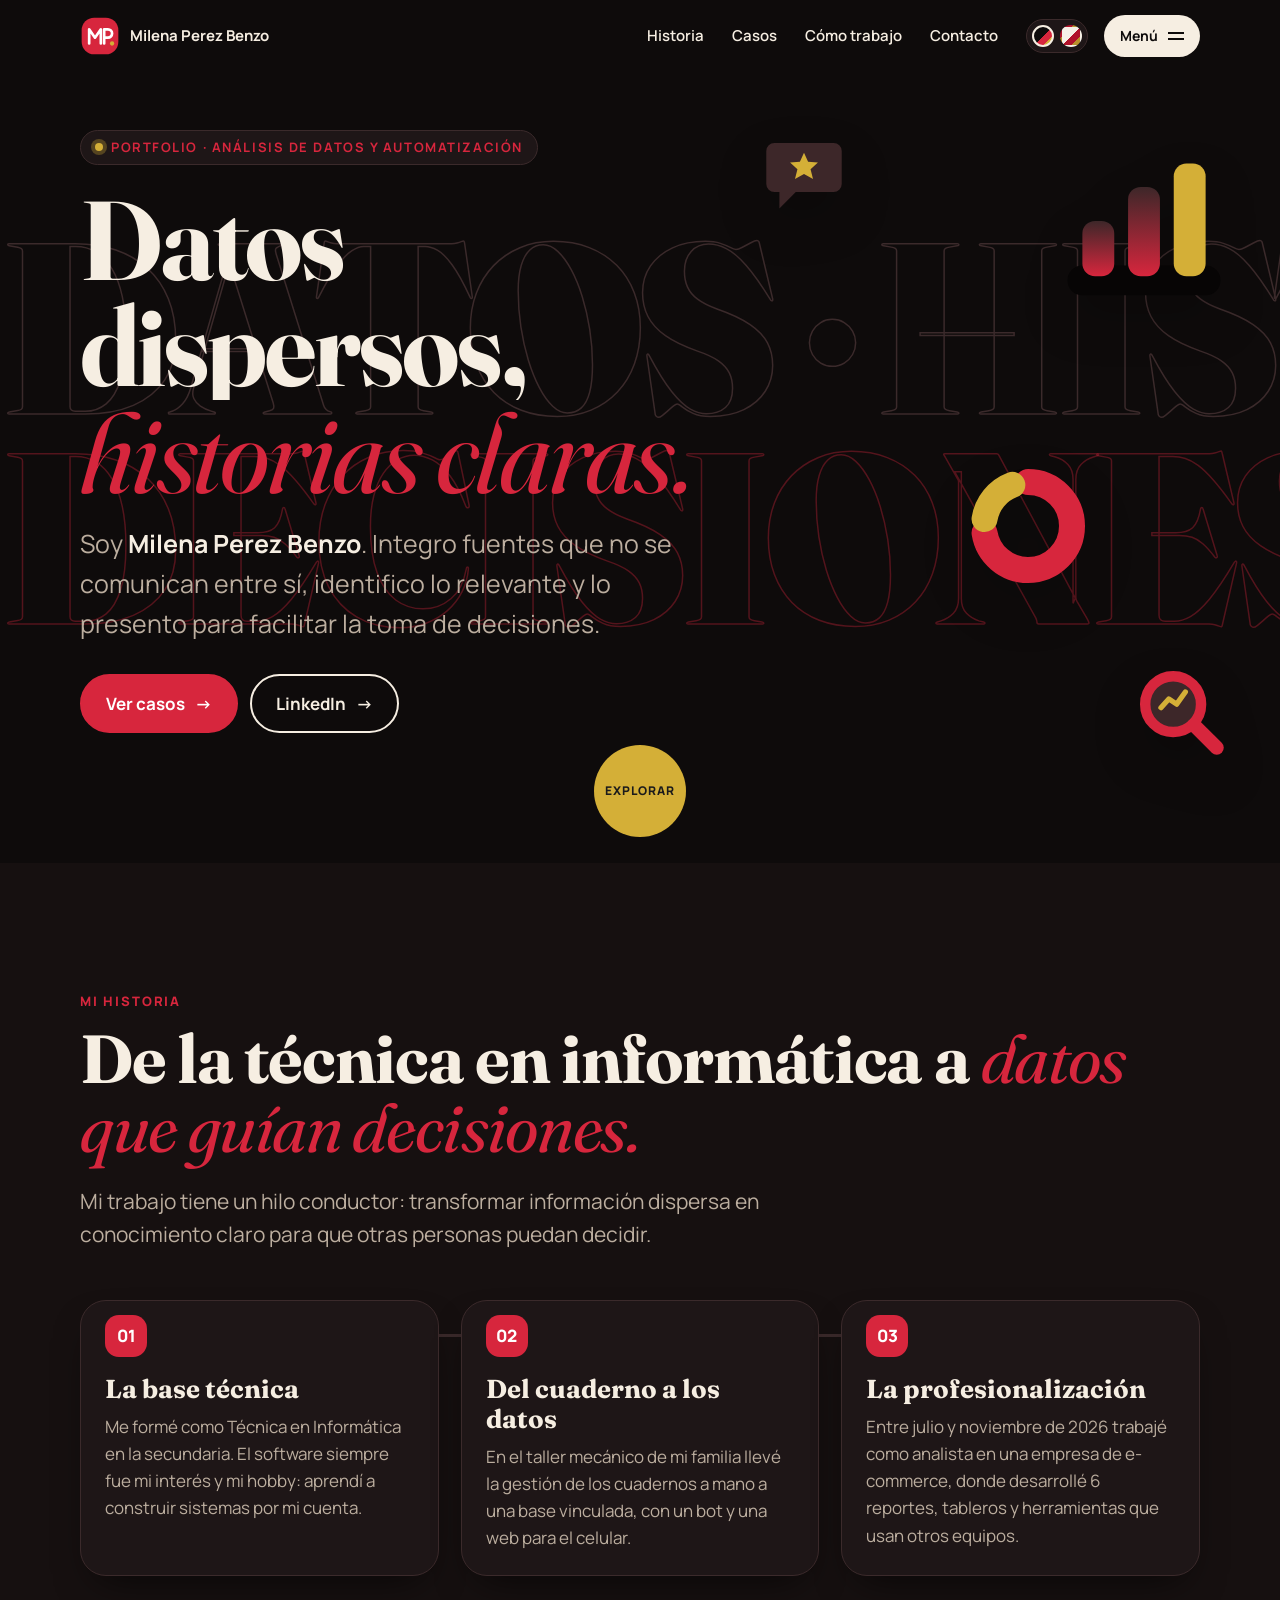
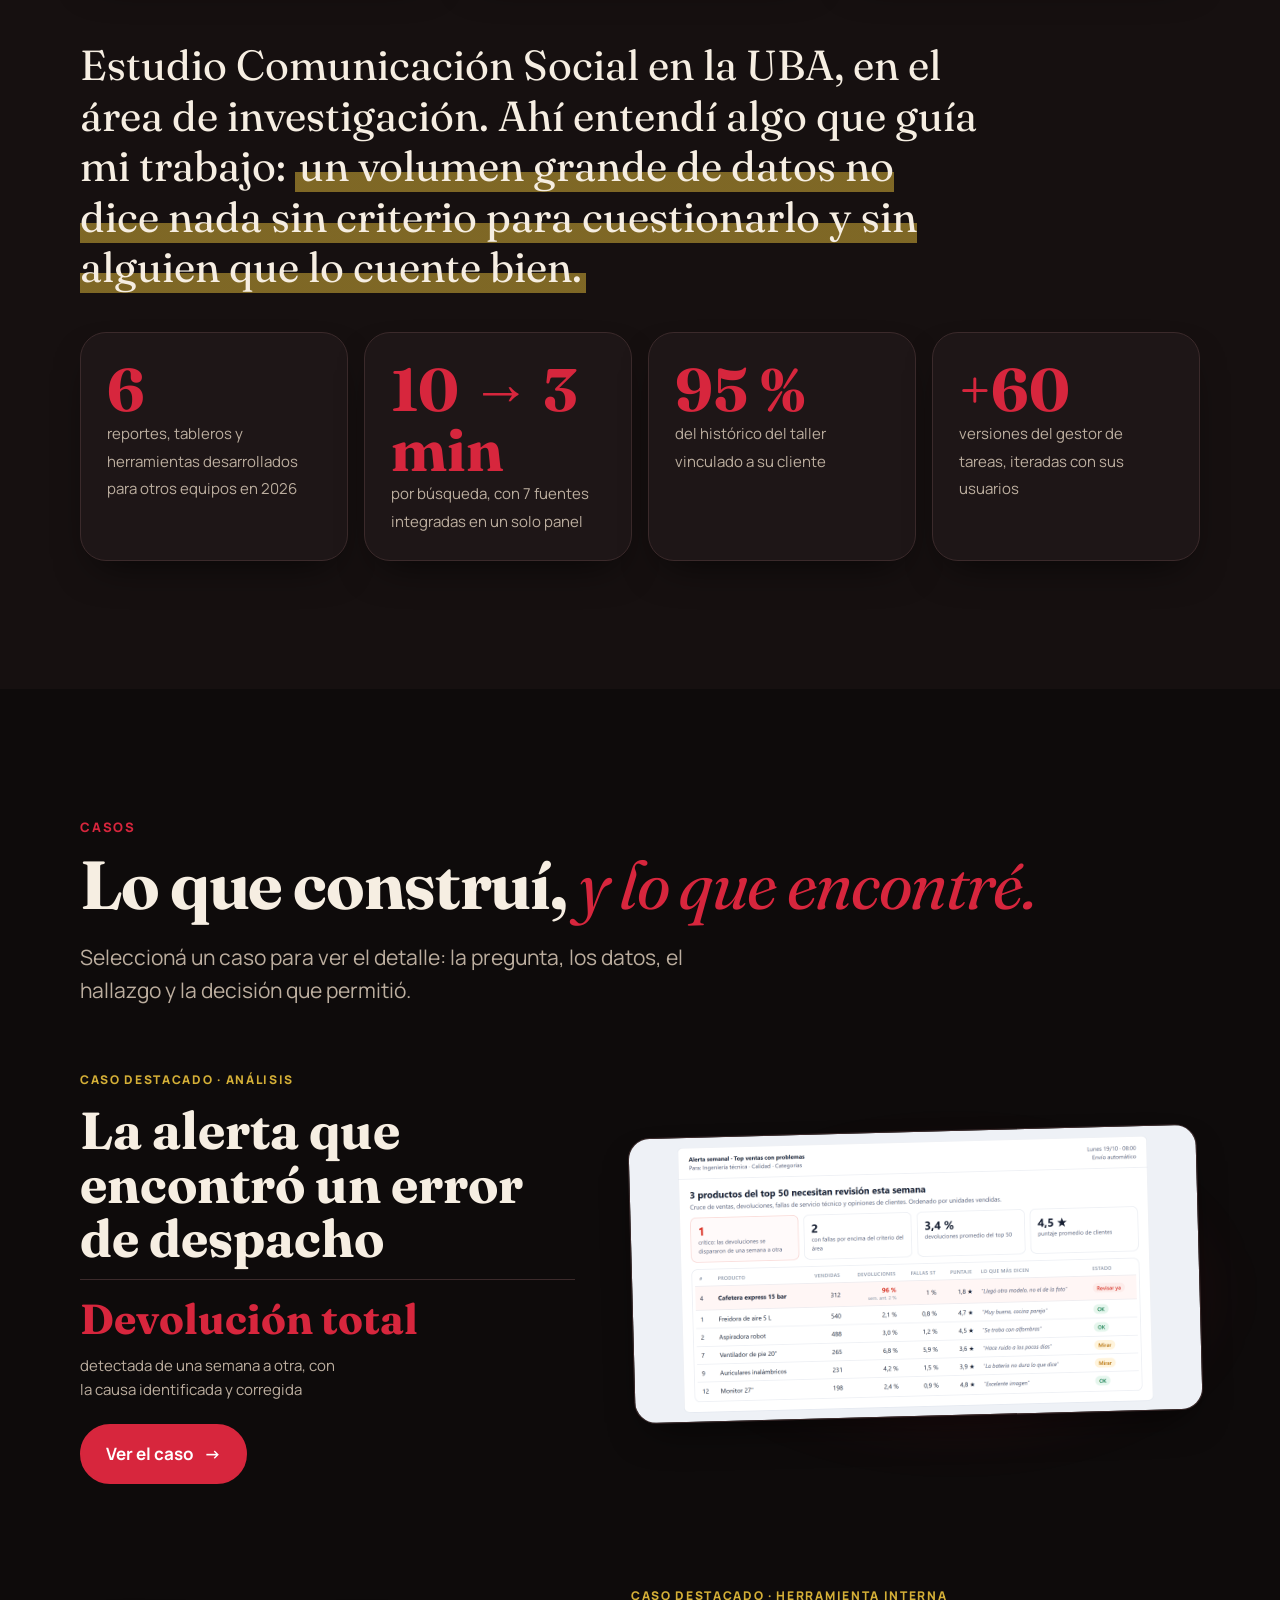
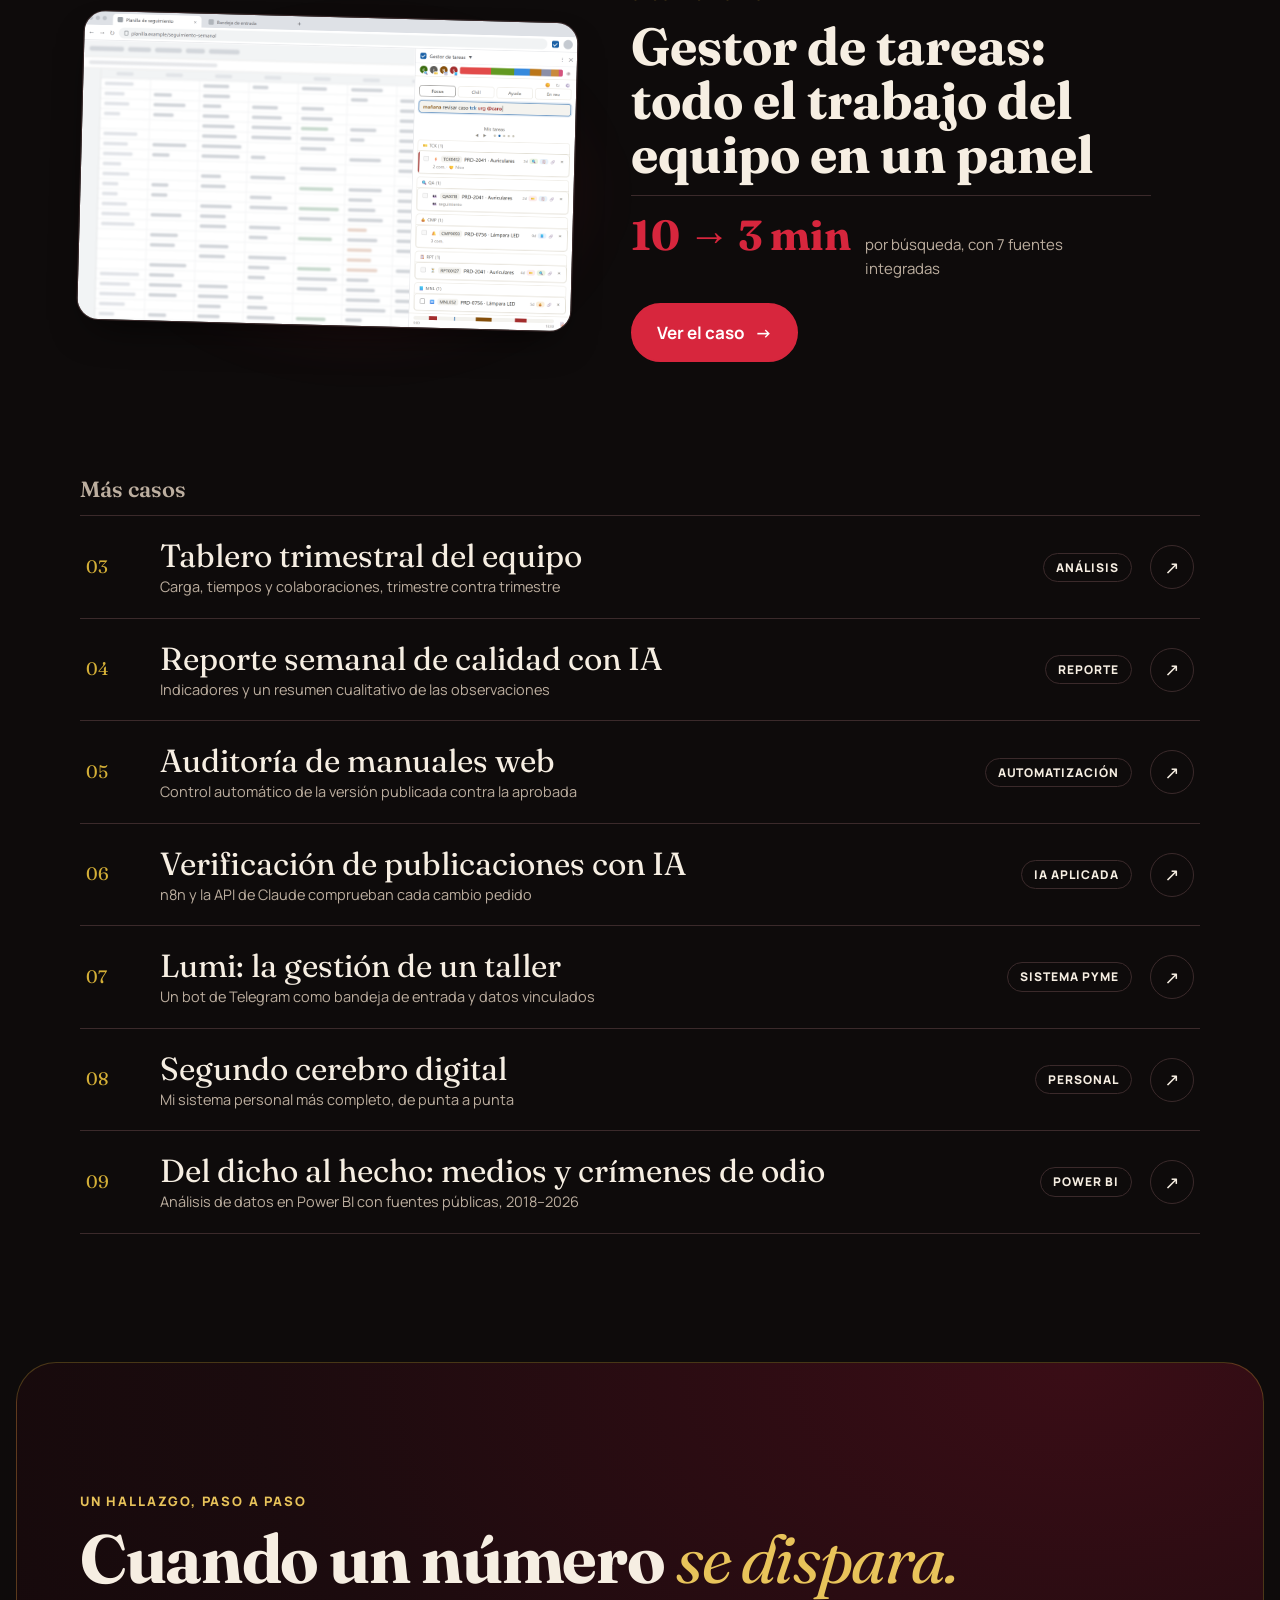
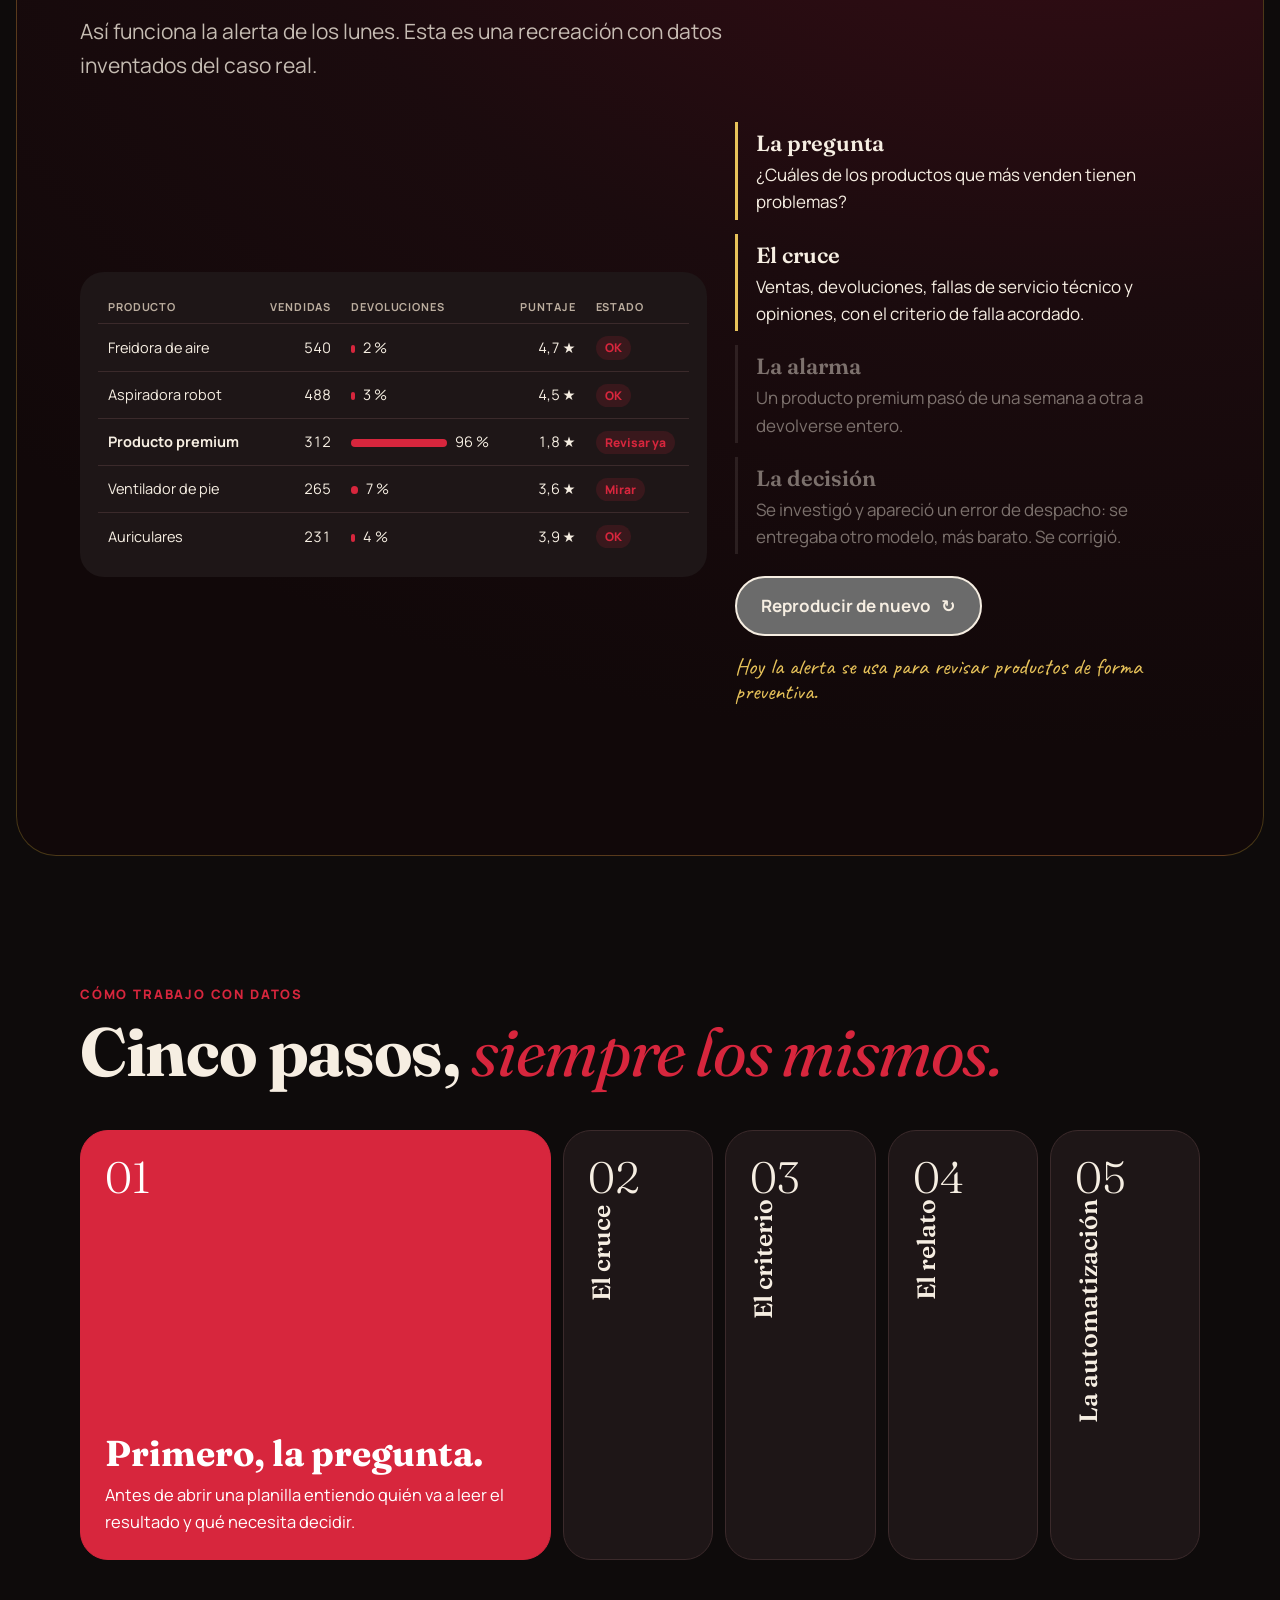
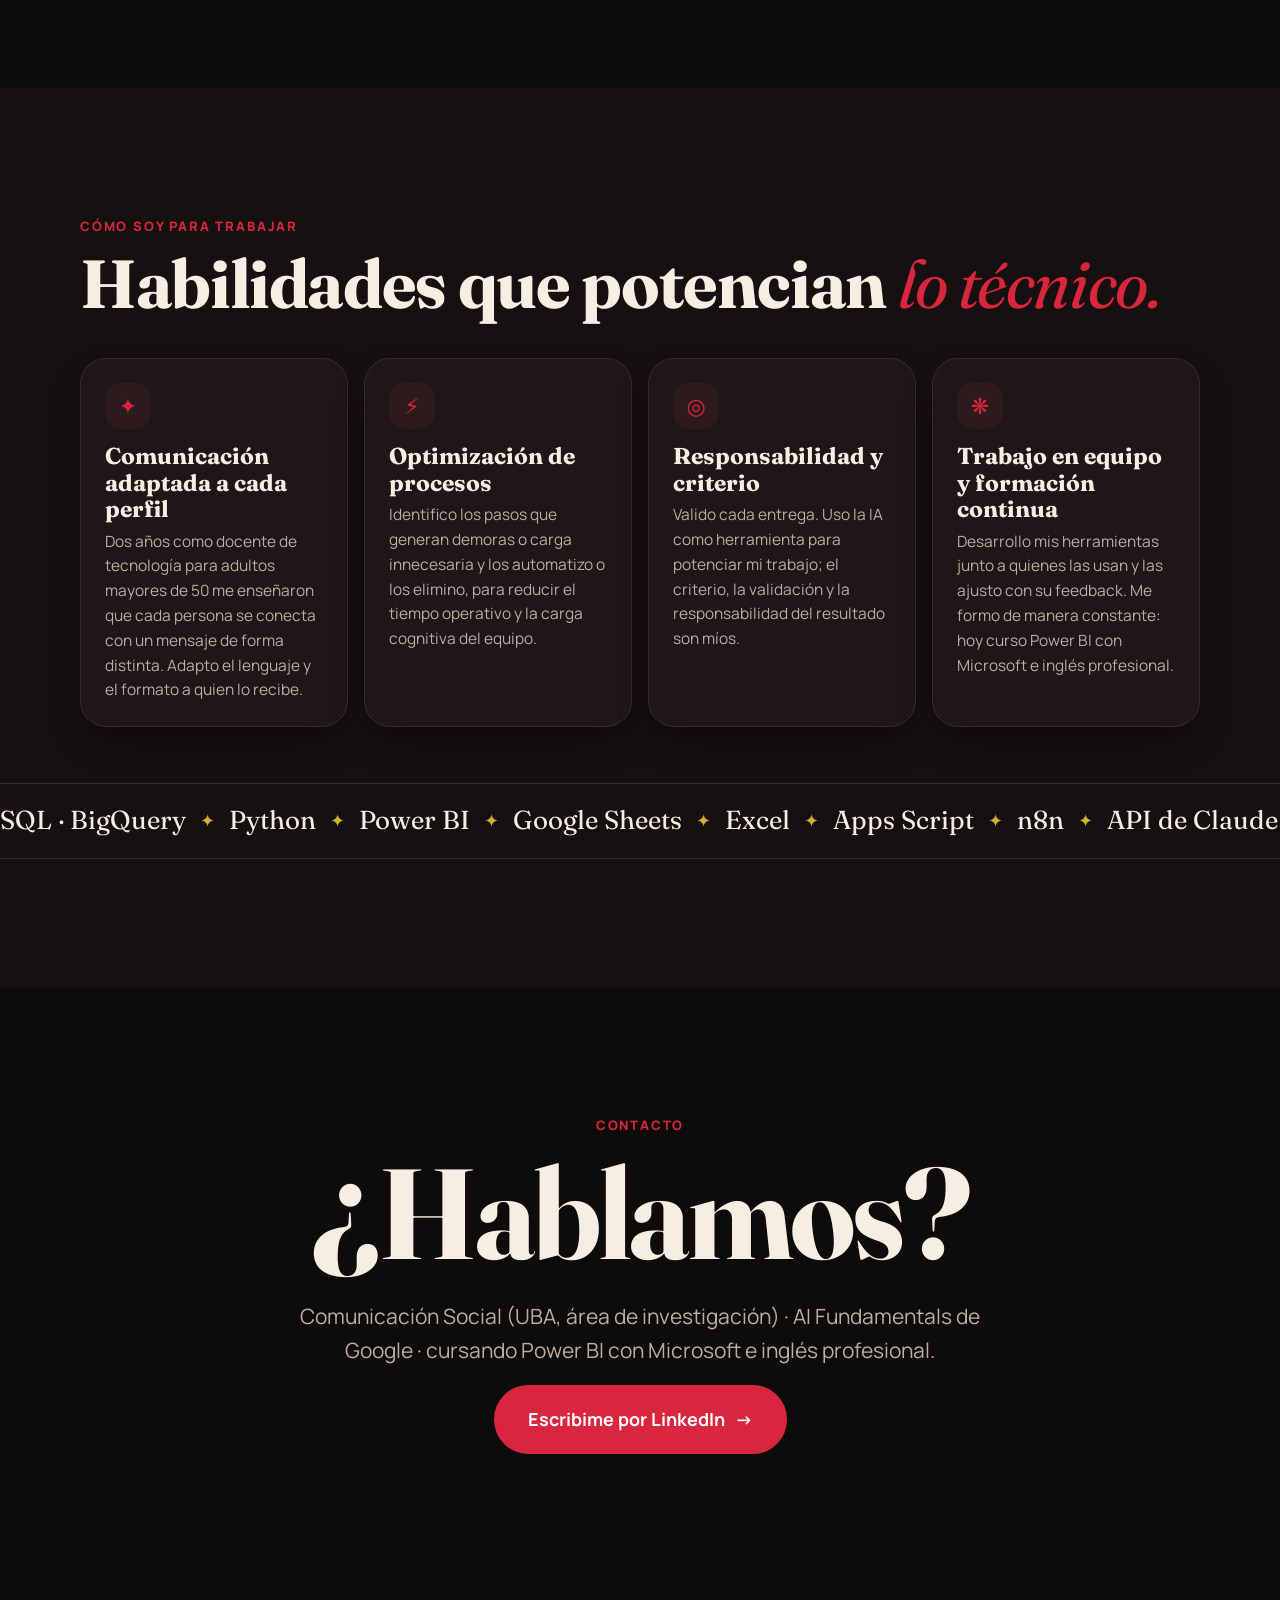
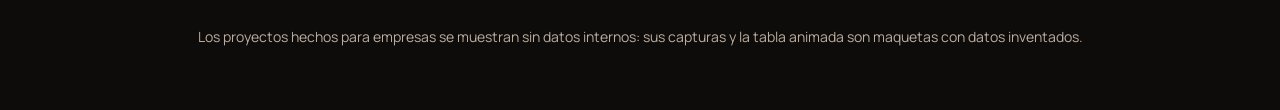
==== commit 8135a06c: "Add files via upload" ====
--- a/index.html
+++ b/index.html
@@ -1,462 +1,500 @@
-<!doctype html>
-<html lang="es" data-theme="noche">
-<head>
-<meta charset="utf-8">
-<meta name="viewport" content="width=device-width, initial-scale=1">
-<title>Milena Perez Benzo · Datos que cuentan historias</title>
-<meta name="description" content="Portfolio de Milena Perez Benzo: análisis de datos, reportes y automatizaciones que convierten información dispersa en historias claras para decidir.">
-<link rel="preconnect" href="https://fonts.googleapis.com">
-<link rel="preconnect" href="https://fonts.gstatic.com" crossorigin>
-<link href="https://fonts.googleapis.com/css2?family=Caveat:wght@600&family=Fraunces:ital,opsz,wght@0,9..144,300..800;1,9..144,300..700&family=Manrope:wght@400;600;700;800&display=swap" rel="stylesheet">
-<link rel="stylesheet" href="estilos.css">
-<script>
-  document.documentElement.classList.add("js");
-  try {
-    var t = localStorage.getItem("tema");
-    if (t === "noche" || t === "marfil") document.documentElement.dataset.theme = t;
-  } catch (e) {}
-</script>
-</head>
-<body>
-<div class="progreso" aria-hidden="true"></div>
-
-<header class="nav">
-  <div class="wrap">
-    <a class="logo" href="#inicio" aria-label="Milena Perez Benzo, ir al inicio">
-      <svg viewBox="0 0 48 48" aria-hidden="true">
-        <rect x="2" y="2" width="44" height="44" rx="15" style="fill:var(--accent)"/>
-        <path d="M11 33V16l7 10 7-10v17" fill="none" style="stroke:var(--accent-ink)" stroke-width="3.2" stroke-linecap="round" stroke-linejoin="round"/>
-        <path d="M29 33V16h4.5a5 5 0 0 1 0 10H29" fill="none" style="stroke:var(--accent-ink)" stroke-width="3.2" stroke-linecap="round" stroke-linejoin="round"/>
-        <circle cx="38.5" cy="33" r="2.6" style="fill:var(--accent-2)"/>
-      </svg>
-      <span>Milena Perez Benzo</span>
-    </a>
-    <nav class="nav-links" aria-label="Secciones">
-      <a href="#historia">Historia</a>
-      <a href="#casos">Casos</a>
-      <a href="#metodo">Cómo trabajo</a>
-      <a href="#contacto">Contacto</a>
-    </nav>
-    <div class="temas" role="group" aria-label="Paleta de colores">
-      <button type="button" data-set="noche" aria-pressed="true" title="Noche"><span class="sr">Versión oscura</span></button>
-      <button type="button" data-set="marfil" aria-pressed="false" title="Marfil"><span class="sr">Versión clara</span></button>
-    </div>
-    <button class="btn-menu" type="button" aria-expanded="false" aria-controls="menu"><span>Menú</span><i aria-hidden="true"><b></b><b></b></i></button>
-  </div>
-</header>
-
-<div class="menu" id="menu" aria-hidden="true">
-  <div class="wrap">
-    <ol>
-      <li><a href="#inicio"><small>01</small>Inicio</a></li>
-      <li><a href="#historia"><small>02</small>Mi historia</a></li>
-      <li><a href="#casos"><small>03</small>Casos</a></li>
-      <li><a href="#metodo"><small>04</small>Cómo trabajo</a></li>
-      <li><a href="#contacto"><small>05</small>Hablemos</a></li>
-    </ol>
-    <p class="menu-pie">Buenos Aires · Análisis de datos, reportes y automatizaciones</p>
-  </div>
-</div>
-
-<main>
-
-<section class="hero" id="inicio">
-  <div class="eco" aria-hidden="true">
-    <div>DATOS · HISTORIAS · DATOS · HISTORIAS · DATOS · HISTORIAS · DATOS · HISTORIAS ·</div>
-    <div>DECISIONES · DATOS · DECISIONES · DATOS · DECISIONES · DATOS · DECISIONES · DATOS ·</div>
-  </div>
-
-  <div class="flotantes" aria-hidden="true">
-    <div class="obj o1" data-prof="28"><svg viewBox="0 0 160 140">
-      <defs><linearGradient id="g-barra" x1="0" y1="0" x2="0" y2="1"><stop offset="0" style="stop-color:var(--clay-hi)"/><stop offset="1" style="stop-color:var(--accent)"/></linearGradient></defs>
-      <rect x="8" y="104" width="144" height="28" rx="14" style="fill:var(--clay-lo)"/>
-      <rect x="22" y="62" width="30" height="52" rx="12" fill="url(#g-barra)"/>
-      <rect x="65" y="30" width="30" height="84" rx="12" fill="url(#g-barra)"/>
-      <rect x="108" y="8" width="30" height="106" rx="12" style="fill:var(--accent-2)"/>
-    </svg></div>
-    <div class="obj o2" data-prof="18"><svg viewBox="0 0 120 120">
-      <circle cx="60" cy="60" r="44" fill="none" style="stroke:var(--clay-lo)" stroke-width="26"/>
-      <circle cx="60" cy="60" r="44" fill="none" style="stroke:var(--accent)" stroke-width="26" stroke-dasharray="200 277" stroke-linecap="round" transform="rotate(-90 60 60)"/>
-      <circle cx="60" cy="60" r="44" fill="none" style="stroke:var(--accent-2)" stroke-width="26" stroke-dasharray="46 277" stroke-dashoffset="-214" stroke-linecap="round" transform="rotate(-90 60 60)"/>
-    </svg></div>
-    <div class="obj o3" data-prof="36"><svg viewBox="0 0 110 110">
-      <circle cx="46" cy="46" r="32" style="fill:var(--clay-hi);stroke:var(--accent)" stroke-width="12"/>
-      <path d="M70 70l26 26" style="stroke:var(--accent)" stroke-width="16" stroke-linecap="round"/>
-      <path d="M32 50l9-10 9 6 10-14" fill="none" style="stroke:var(--accent-2)" stroke-width="6" stroke-linecap="round" stroke-linejoin="round"/>
-    </svg></div>
-    <div class="obj o4" data-prof="12"><svg viewBox="0 0 100 92">
-      <path d="M14 6h72a10 10 0 0 1 10 10v40a10 10 0 0 1-10 10H40L20 86V66h-6A10 10 0 0 1 4 56V16A10 10 0 0 1 14 6z" style="fill:var(--clay-hi)"/>
-      <path d="M50 18l5 11 12 1-9 8 3 12-11-6-11 6 3-12-9-8 12-1z" style="fill:var(--accent-2)"/>
-    </svg></div>
-  </div>
-
-  <div class="wrap">
-    <div class="hero-txt">
-      <span class="kicker"><i></i>Portfolio · Análisis de datos y automatización</span>
-      <h1 class="display">
-        <span class="linea"><span>Datos dispersos,</span></span>
-        <span class="linea"><span style="--dl:.12s"><em>historias claras.</em></span></span>
-      </h1>
-      <p class="bajada aparece" style="--dl:.3s">Soy <b>Milena Perez Benzo</b>. Integro fuentes que no se comunican entre sí, identifico lo relevante y lo presento para facilitar la toma de decisiones.</p>
-      <div class="acciones aparece" style="--dl:.45s">
-        <a class="btn lleno" href="#casos">Ver casos <span class="flecha" aria-hidden="true">→</span></a>
-        <a class="btn" href="https://www.linkedin.com/in/milena-jazmin-perez-benzo-93802a198" target="_blank" rel="noopener">LinkedIn <span class="flecha" aria-hidden="true">→</span></a>
-      </div>
-    </div>
-  </div>
-  <a class="scroll-pista" href="#historia">Explorar</a>
-</section>
-
-<section class="historia bloque" id="historia">
-  <div class="wrap">
-    <p class="etiqueta aparece">Mi historia</p>
-    <h2 class="titulo display aparece">De la técnica en informática a <em>datos que guían decisiones.</em></h2>
-    <p class="intro aparece">Mi trabajo tiene un hilo conductor: transformar información dispersa en conocimiento claro para que otras personas puedan decidir.</p>
-
-    <div class="tiempo">
-      <div class="trazo" aria-hidden="true"></div>
-      <article class="hito aparece">
-        <span class="num">01</span>
-        <h3>La base técnica</h3>
-        <p>Me formé como Técnica en Informática en la secundaria. El software siempre fue mi interés y mi hobby: aprendí a construir sistemas por mi cuenta.</p>
-      </article>
-      <article class="hito aparece" style="--dl:.12s">
-        <span class="num">02</span>
-        <h3>Del cuaderno a los datos</h3>
-        <p>En el taller mecánico de mi familia llevé la gestión de los cuadernos a mano a una base vinculada, con un bot y una web para el celular.</p>
-      </article>
-      <article class="hito aparece" style="--dl:.24s">
-        <span class="num">03</span>
-        <h3>La profesionalización</h3>
-        <p>Desde julio de 2026 trabajo como analista en una empresa de e-commerce, donde desarrollé 6 reportes, tableros y herramientas que hoy usan otros equipos.</p>
-      </article>
-    </div>
-
-    <p class="cita-grande aparece">Estudio Comunicación Social en la UBA, en el área de investigación. Ahí entendí algo que guía mi trabajo: <mark>un volumen grande de datos no dice nada sin criterio para cuestionarlo y sin alguien que lo cuente bien.</mark></p>
-
-    <div class="numeros">
-      <div class="cifra aparece"><strong><span data-cuenta="6">6</span></strong><span>reportes, tableros y herramientas en uso por otros equipos desde julio de 2026</span></div>
-      <div class="cifra aparece" style="--dl:.08s"><strong>10 → <span data-cuenta="3">3</span> min</strong><span>por búsqueda, con 7 fuentes integradas en un solo panel</span></div>
-      <div class="cifra aparece" style="--dl:.16s"><strong><span data-cuenta="95">95</span> %</strong><span>del histórico del taller vinculado a su cliente</span></div>
-      <div class="cifra aparece" style="--dl:.24s"><strong>+<span data-cuenta="60">60</span></strong><span>versiones del gestor de tareas, iteradas con sus usuarios</span></div>
-    </div>
-  </div>
-</section>
-
-<section class="bloque" id="casos">
-  <div class="wrap">
-    <p class="etiqueta aparece">Casos</p>
-    <h2 class="titulo display aparece">Lo que construí, <em>y lo que encontré.</em></h2>
-    <p class="intro aparece">Seleccioná un caso para ver el detalle: la pregunta, los datos, el hallazgo y la decisión que permitió.</p>
-
-    <div class="destacados">
-      <article class="destacado aparece">
-        <div class="dest-txt">
-          <span class="tipo">Caso destacado · Análisis</span>
-          <h3>La alerta que encontró un error de despacho</h3>
-          <p class="dest-dato"><strong>Devolución total</strong><span>detectada de una semana a otra, con la causa identificada y corregida</span></p>
-          <button class="btn lleno" type="button" data-caso="c-alerta">Ver el caso <span class="flecha" aria-hidden="true">→</span></button>
-        </div>
-        <div class="dest-img"><img src="img/analisis-1-alerta.png" width="1280" height="640" loading="lazy" alt="Maqueta del mail de la alerta semanal, con un producto marcado en rojo por devoluciones."></div>
-      </article>
-      <article class="destacado invertido aparece">
-        <div class="dest-txt">
-          <span class="tipo">Caso destacado · Herramienta interna</span>
-          <h3>Gestor de tareas: todo el trabajo del equipo en un panel</h3>
-          <p class="dest-dato"><strong>10 → 3 min</strong><span>por búsqueda, con 7 fuentes integradas</span></p>
-          <button class="btn lleno" type="button" data-caso="c-gestor">Ver el caso <span class="flecha" aria-hidden="true">→</span></button>
-        </div>
-        <div class="dest-img"><img src="img/gestor-1-mis-tareas.png" width="1280" height="800" loading="lazy" alt="Maqueta del panel del gestor de tareas con tarjetas por categoría."></div>
-      </article>
-    </div>
-
-    <h3 class="indice-tit aparece">Más casos</h3>
-    <ol class="indice">
-      <li class="aparece"><button class="fila" type="button" data-caso="c-tablero" data-img="img/analisis-3-tablero.png"><span class="f-num">03</span><span class="f-tit">Tablero trimestral del equipo<small>Carga, tiempos y colaboraciones, trimestre contra trimestre</small></span><span class="f-tag">Análisis</span><span class="f-ir" aria-hidden="true">↗</span></button></li>
-      <li class="aparece"><button class="fila" type="button" data-caso="c-calidad" data-img="img/analisis-2-calidad.png"><span class="f-num">04</span><span class="f-tit">Reporte semanal de calidad con IA<small>Indicadores y un resumen cualitativo de las observaciones</small></span><span class="f-tag">Reporte</span><span class="f-ir" aria-hidden="true">↗</span></button></li>
-      <li class="aparece"><button class="fila" type="button" data-caso="c-auditoria" data-img="img/auditoria-1-resumen.png"><span class="f-num">05</span><span class="f-tit">Auditoría de manuales web<small>Control automático de la versión publicada contra la aprobada</small></span><span class="f-tag">Automatización</span><span class="f-ir" aria-hidden="true">↗</span></button></li>
-      <li class="aparece"><button class="fila" type="button" data-caso="c-verificacion" data-img="img/verificacion-1-flujo.png"><span class="f-num">06</span><span class="f-tit">Verificación de publicaciones con IA<small>n8n y la API de Claude comprueban cada cambio pedido</small></span><span class="f-tag">IA aplicada</span><span class="f-ir" aria-hidden="true">↗</span></button></li>
-      <li class="aparece"><button class="fila" type="button" data-caso="c-lumi" data-img="img/lumi-1-papelitos.png"><span class="f-num">07</span><span class="f-tit">Lumi: la gestión de un taller<small>Un bot de Telegram como bandeja de entrada y datos vinculados</small></span><span class="f-tag">Sistema PyME</span><span class="f-ir" aria-hidden="true">↗</span></button></li>
-      <li class="aparece"><button class="fila" type="button" data-caso="c-cerebro" data-img="img/cerebro-1-obsidian.png"><span class="f-num">08</span><span class="f-tit">Segundo cerebro digital<small>Mi sistema personal más completo, de punta a punta</small></span><span class="f-tag">Personal</span><span class="f-ir" aria-hidden="true">↗</span></button></li>
-      <li class="aparece"><button class="fila proxima" type="button" data-caso="c-powerbi"><span class="f-num">09</span><span class="f-tit">Tablero de gestión en Power BI<small>En construcción · noviembre de 2026</small></span><span class="f-tag">Próximamente</span><span class="f-ir" aria-hidden="true">↗</span></button></li>
-    </ol>
-  </div>
-  <div class="vista-flotante" aria-hidden="true"><img alt="" width="1280" height="800"></div>
-</section>
-
-<section class="hallazgo bloque" id="hallazgo" aria-labelledby="t-hallazgo">
-  <div class="wrap">
-    <p class="etiqueta aparece">Un hallazgo, paso a paso</p>
-    <h2 class="titulo display aparece" id="t-hallazgo">Cuando un número <em>se dispara.</em></h2>
-    <p class="intro aparece">Así funciona la alerta de los lunes. Esta es una recreación con datos inventados del caso real.</p>
-
-    <div class="escena">
-      <div class="tabla-viva aparece" id="tabla-viva">
-        <table>
-          <caption class="sr">Top de ventas con devoluciones, fallas y puntaje de clientes (datos inventados)</caption>
-          <thead><tr><th>Producto</th><th class="n">Vendidas</th><th>Devoluciones</th><th class="n">Puntaje</th><th>Estado</th></tr></thead>
-          <tbody>
-            <tr><td>Freidora de aire</td><td class="n">540</td><td><span class="barra" data-w="2"></span><span class="dev">2 %</span></td><td class="n">4,7 ★</td><td><span class="sello">OK</span></td></tr>
-            <tr><td>Aspiradora robot</td><td class="n">488</td><td><span class="barra" data-w="3"></span><span class="dev">3 %</span></td><td class="n">4,5 ★</td><td><span class="sello">OK</span></td></tr>
-            <tr class="critico"><td><b>Producto premium</b></td><td class="n">312</td><td><span class="barra" data-w="96"></span><span class="dev">96 %</span></td><td class="n">1,8 ★</td><td><span class="sello">Revisar ya</span></td></tr>
-            <tr><td>Ventilador de pie</td><td class="n">265</td><td><span class="barra" data-w="7"></span><span class="dev">7 %</span></td><td class="n">3,6 ★</td><td><span class="sello">Mirar</span></td></tr>
-            <tr><td>Auriculares</td><td class="n">231</td><td><span class="barra" data-w="4"></span><span class="dev">4 %</span></td><td class="n">3,9 ★</td><td><span class="sello">OK</span></td></tr>
-          </tbody>
-        </table>
-      </div>
-      <div>
-        <ol class="relato-pasos" id="relato">
-          <li><b>La pregunta</b>¿Cuáles de los productos que más venden tienen problemas?</li>
-          <li><b>El cruce</b>Ventas, devoluciones, fallas de servicio técnico y opiniones, con el criterio de falla acordado.</li>
-          <li><b>La alarma</b>Un producto premium pasó de una semana a otra a devolverse entero.</li>
-          <li><b>La decisión</b>Se investigó y apareció un error de despacho: se entregaba otro modelo, más barato. Se corrigió.</li>
-        </ol>
-        <button class="btn btn-claro" type="button" id="repetir">Reproducir de nuevo <span class="flecha" aria-hidden="true">↻</span></button>
-        <p class="nota" style="margin-top:18px">Hoy la alerta se usa para revisar productos de forma preventiva.</p>
-      </div>
-    </div>
-  </div>
-</section>
-
-<section class="bloque" id="metodo">
-  <div class="wrap">
-    <p class="etiqueta aparece">Cómo trabajo con datos</p>
-    <h2 class="titulo display aparece">Cinco pasos, <em>siempre los mismos.</em></h2>
-    <div class="paneles aparece" id="paneles">
-      <button class="panel" type="button" aria-expanded="true"><span class="p-num">01</span><span class="p-tit">La pregunta</span><span class="p-cuerpo"><h3>Primero, la pregunta.</h3><p>Antes de abrir una planilla entiendo quién va a leer el resultado y qué necesita decidir.</p></span></button>
-      <button class="panel" type="button" aria-expanded="false"><span class="p-num">02</span><span class="p-tit">El cruce</span><span class="p-cuerpo"><h3>Cruzo las fuentes.</h3><p>La respuesta casi nunca está en una sola tabla: está en el cruce de varias.</p></span></button>
-      <button class="panel" type="button" aria-expanded="false"><span class="p-num">03</span><span class="p-tit">El criterio</span><span class="p-cuerpo"><h3>Acuerdo el criterio con quien decide.</h3><p>Qué cuenta como falla, qué es grave, qué se compara con qué. Sin criterio acordado, el número no sirve.</p></span></button>
-      <button class="panel" type="button" aria-expanded="false"><span class="p-num">04</span><span class="p-tit">El relato</span><span class="p-cuerpo"><h3>Lo cuento según quién lo lee.</h3><p>Un tester, una gerenta y un equipo de categorías necesitan ver cosas distintas. Arriba, el hallazgo; el detalle, a un clic.</p></span></button>
-      <button class="panel" type="button" aria-expanded="false"><span class="p-num">05</span><span class="p-tit">La automatización</span><span class="p-cuerpo"><h3>Lo automatizo.</h3><p>Un reporte que se hace una vez es una foto. Uno que se genera solo cada semana es seguimiento continuo, con menos trabajo manual y menor carga cognitiva.</p></span></button>
-    </div>
-  </div>
-</section>
-
-<section class="bloque historia" id="persona">
-  <div class="wrap">
-    <p class="etiqueta aparece">Cómo soy para trabajar</p>
-    <h2 class="titulo display aparece">Habilidades que potencian <em>lo técnico.</em></h2>
-    <div class="rasgos">
-      <article class="rasgo aparece"><div class="ico" aria-hidden="true">✦</div><h3>Comunicación adaptada a cada perfil</h3><p>Dos años como docente de tecnología para adultos mayores de 50 me enseñaron que cada persona se conecta con un mensaje de forma distinta. Adapto el lenguaje y el formato a quien lo recibe.</p></article>
-      <article class="rasgo aparece" style="--dl:.08s"><div class="ico" aria-hidden="true">⚡</div><h3>Optimización de procesos</h3><p>Identifico los pasos que generan demoras o carga innecesaria y los automatizo o los elimino, para reducir el tiempo operativo y la carga cognitiva del equipo.</p></article>
-      <article class="rasgo aparece" style="--dl:.16s"><div class="ico" aria-hidden="true">◎</div><h3>Responsabilidad y criterio</h3><p>Valido cada entrega. Uso la IA como herramienta para potenciar mi trabajo; el criterio, la validación y la responsabilidad del resultado son míos.</p></article>
-      <article class="rasgo aparece" style="--dl:.24s"><div class="ico" aria-hidden="true">❋</div><h3>Trabajo en equipo y formación continua</h3><p>Desarrollo mis herramientas junto a quienes las usan y las ajusto con su feedback. Me formo de manera constante: hoy curso Power BI con Microsoft e inglés profesional.</p></article>
-    </div>
-  </div>
-  <div class="cinta" aria-label="Herramientas que uso">
-    <div>
-      <span>SQL · BigQuery</span><span>Python</span><span>Power BI (en curso)</span><span>Google Sheets</span><span>Excel</span><span>Apps Script</span><span>n8n</span><span>API de Claude</span><span>Gemini</span>
-      <span aria-hidden="true">SQL · BigQuery</span><span aria-hidden="true">Python</span><span aria-hidden="true">Power BI (en curso)</span><span aria-hidden="true">Google Sheets</span><span aria-hidden="true">Excel</span><span aria-hidden="true">Apps Script</span><span aria-hidden="true">n8n</span><span aria-hidden="true">API de Claude</span><span aria-hidden="true">Gemini</span>
-    </div>
-  </div>
-</section>
-
-<section class="bloque contacto" id="contacto">
-  <div class="wrap">
-    <p class="etiqueta aparece">Contacto</p>
-    <h2 class="titulo display aparece">¿Hablamos?</h2>
-    <p class="intro aparece" style="margin-inline:auto">Comunicación Social (UBA, área de investigación) · AI Fundamentals de Google · cursando Power BI con Microsoft e inglés profesional.</p>
-    <a class="btn lleno aparece" href="https://www.linkedin.com/in/milena-jazmin-perez-benzo-93802a198" target="_blank" rel="noopener">Escribime por LinkedIn <span class="flecha" aria-hidden="true">→</span></a>
-  </div>
-</section>
-
-</main>
-
-<footer>
-  <div class="wrap">
-    <p>Los proyectos hechos para empresas se muestran sin datos internos. Las capturas y la tabla animada son maquetas con datos inventados.</p>
-  </div>
-</footer>
-
-<!-- ================= Popups de los casos ================= -->
-
-<dialog class="caso" id="c-alerta" aria-labelledby="h-alerta">
-  <div class="d-cab"><span class="tipo">Análisis · Empresa de e-commerce · desde oct 2026</span><button class="d-btn ant" type="button" aria-label="Caso anterior">←</button><button class="d-btn sig" type="button" aria-label="Caso siguiente">→</button><button class="d-btn cerrar" type="button" aria-label="Cerrar">✕</button></div>
-  <div class="d-cuerpo">
-    <h2 id="h-alerta">Alerta semanal de ventas y fallas</h2>
-    <p class="bajada">Cada lunes cruza el ranking de ventas con las devoluciones, las fallas y lo que dicen los clientes, y avisa qué producto mirar primero.</p>
-    <div class="d-grilla">
-      <div><h4>La pregunta</h4><p>¿Cuáles de los productos que más venden tienen problemas, y cuáles conviene revisar antes de que se multipliquen?</p></div>
-      <div><h4>Los datos</h4><p>Ranking de ventas, tasa de devoluciones, tasa de fallas de servicio técnico con sus comentarios, y puntajes y opiniones de clientes en el marketplace.</p></div>
-    </div>
-    <ol class="flujo"><li>Ventas, devoluciones, servicio técnico y opiniones</li><li>Cruce en BigQuery</li><li>Criterio de falla acordado</li><li>Orden por ventas</li><li>Mail del lunes</li></ol>
-    <div class="d-destacado">
-      <h4>Qué encontró</h4>
-      <p>Un producto premium del top de ventas pasó de una semana a otra a que se devolvieran todas las unidades. Al investigar apareció la causa: un error en la preparación de pedidos hacía que se entregara otro modelo, más barato y distinto al publicado.</p>
-      <p>También marcó publicaciones con errores graves en las especificaciones, que se pausaron y se corrigieron.</p>
-    </div>
-    <h4>Qué decisión permitió</h4>
-    <p>Encontrar y corregir el error de despacho a partir de un número que se disparó. Hoy la alerta funciona como disparador para revisar de forma preventiva los productos con más casos.</p>
-    <figure><img src="img/analisis-1-alerta.png" width="1280" height="640" loading="lazy" alt="Mail de la alerta semanal con una tabla ordenada por ventas; un producto aparece en rojo con 96 % de devoluciones y el comentario 'Llegó otro modelo'."><figcaption>Maqueta con datos inventados.</figcaption></figure>
-    <ul class="chips"><li>BigQuery</li><li>SQL</li><li>Apps Script</li><li>Google Sheets</li></ul>
-  </div>
-</dialog>
-
-<dialog class="caso" id="c-tablero" aria-labelledby="h-tablero">
-  <div class="d-cab"><span class="tipo">Tablero · Empresa de e-commerce · terminado en oct 2026</span><button class="d-btn ant" type="button" aria-label="Caso anterior">←</button><button class="d-btn sig" type="button" aria-label="Caso siguiente">→</button><button class="d-btn cerrar" type="button" aria-label="Cerrar">✕</button></div>
-  <div class="d-cuerpo">
-    <h2 id="h-tablero">Tablero trimestral del equipo</h2>
-    <p class="bajada">Muestra cómo rinde un equipo trimestre contra trimestre, a partir de tareas repartidas en planillas que no estaban conectadas.</p>
-    <div class="d-grilla">
-      <div><h4>La pregunta</h4><p>¿Cómo viene el equipo? ¿Quién tiene más carga, dónde se traba el trabajo y qué cambió contra el trimestre anterior?</p></div>
-      <div><h4>Los datos</h4><p>Las tareas del equipo, dispersas en varias planillas. Las uní en una base y armé un tablero web donde cada uno elige qué comparar y lo exporta a PDF para mandarlo por mail.</p></div>
-    </div>
-    <div class="d-destacado">
-      <h4>Qué encontró</h4>
-      <ul>
-        <li>Un desbalance de tiempos y de carga entre colaboradores.</li>
-        <li>Consultas duplicadas: la misma persona recibía la misma pregunta varias veces.</li>
-        <li>Áreas flojas que hay que tener en cuenta.</li>
-        <li>Colaboraciones entre compañeros que antes no se registraban en ningún lado.</li>
-      </ul>
-    </div>
-    <h4>Qué decisión permitió</h4>
-    <p>La supervisión y la coordinación lo usan para seguir al equipo, y la gerencia lo consulta cuando necesita un número puntual. Además, contar las colaboraciones hizo visible un trabajo que antes no se veía y motiva el compañerismo.</p>
-    <figure><img src="img/analisis-3-tablero.png" width="1280" height="580" loading="lazy" alt="Tablero web que compara dos trimestres: casos cerrados, tiempo medio, colaboraciones y consultas duplicadas, con una tabla por persona."><figcaption>Maqueta con datos y personas inventados.</figcaption></figure>
-    <ul class="chips"><li>Google Sheets</li><li>Apps Script (web)</li><li>Exportación a PDF</li></ul>
-  </div>
-</dialog>
-
-<dialog class="caso" id="c-calidad" aria-labelledby="h-calidad">
-  <div class="d-cab"><span class="tipo">Reporte · Empresa de e-commerce · desde oct 2026</span><button class="d-btn ant" type="button" aria-label="Caso anterior">←</button><button class="d-btn sig" type="button" aria-label="Caso siguiente">→</button><button class="d-btn cerrar" type="button" aria-label="Cerrar">✕</button></div>
-  <div class="d-cuerpo">
-    <h2 id="h-calidad">Reporte semanal de calidad con IA</h2>
-    <p class="bajada">Cada viernes junta los números de las revisiones de calidad con lo que observaron los testers, resumido por IA.</p>
-    <div class="d-grilla">
-      <div><h4>Antes</h4><p>No existía: nadie tenía una visión de conjunto de la calidad ni un seguimiento semana a semana.</p></div>
-      <div><h4>Ahora</h4><p>Productos revisados; aprobados, condicionales y desaprobados; fallas en la web, en manuales, graves y por proveedor; y un análisis cualitativo de las observaciones.</p></div>
-    </div>
-    <ol class="flujo"><li>Revisiones de QA</li><li>Indicadores</li><li>Resumen con IA</li><li>Mail del viernes</li></ol>
-    <h4>Por qué números y palabras</h4>
-    <p>Un porcentaje dice cuánto; las observaciones dicen por qué. La IA resume lo que escribieron los testers y yo defino qué se mide y cómo se presenta. Lo reciben la supervisión, la coordinación, la gerencia y los equipos de categorías.</p>
-    <p class="d-resultado">Por primera vez hay visibilidad y seguimiento continuo de la calidad, sin que nadie arme el reporte a mano.</p>
-    <figure><img src="img/analisis-2-calidad.png" width="1280" height="660" loading="lazy" alt="Mail del reporte semanal de calidad con indicadores, barras por tipo de falla y por proveedor, y un resumen cualitativo hecho con IA."><figcaption>Maqueta con datos inventados.</figcaption></figure>
-    <ul class="chips"><li>Google Sheets</li><li>n8n</li><li>API de Claude</li></ul>
-  </div>
-</dialog>
-
-<dialog class="caso" id="c-lumi" aria-labelledby="h-lumi">
-  <div class="d-cab"><span class="tipo">Sistema · Taller mecánico de mi familia</span><button class="d-btn ant" type="button" aria-label="Caso anterior">←</button><button class="d-btn sig" type="button" aria-label="Caso siguiente">→</button><button class="d-btn cerrar" type="button" aria-label="Cerrar">✕</button></div>
-  <div class="d-cuerpo">
-    <h2 id="h-lumi">Lumi: el taller, de cuadernos a datos</h2>
-    <p class="bajada">El equipo le manda todo a un bot de Telegram y queda ordenado en una planilla, con una web simple para el celular.</p>
-    <h4>El problema</h4>
-    <p>Los trabajos y los turnos se acordaban por WhatsApp y las notas iban a papelitos y cuadernos. Un intento anterior en Notion se abandonó porque cargar era lento.</p>
-    <h4>Qué construí</h4>
-    <ol class="flujo"><li>Audio, foto o nota</li><li>Bot de Telegram</li><li>Bandeja en la planilla</li><li>Transcripción automática</li><li>Web en el celular</li></ol>
-    <ul>
-      <li>Antes de programar, cinco entrevistas con la usuaria principal. La regla que salió: anotar tiene que ser más fácil que un papelito.</li>
-      <li>Migré el histórico y vinculé cada trabajo con su cliente. Un script en Python lee el QR de las facturas y propone a qué trabajo va cada una; lo dudoso lo confirma una persona.</li>
-      <li>Web para el celular: pendientes, notas, balance y mensajes a clientes ya armados, que siempre envía una persona.</li>
-    </ul>
-    <p class="d-resultado">El 95 % de los trabajos históricos quedó vinculado a su cliente (278 de 293) y el 92 % de las facturas, a su trabajo (98 de 106). Lo usamos la socia administrativa y yo.</p>
-    <div class="fotos-tel">
-      <img src="img/lumi-3-bot.png" width="700" height="916" loading="lazy" alt="Chat con el bot de Lumi: el equipo manda un audio, una foto y un texto.">
-      <img src="img/lumi-1-papelitos.png" width="700" height="916" loading="lazy" alt="Pantalla de Lumi con los pendientes de hoy y de la semana.">
-      <img src="img/lumi-2-balance.png" width="700" height="916" loading="lazy" alt="Balance del mes por cuenta en Lumi.">
-    </div>
-    <ul class="chips"><li>Telegram</li><li>Apps Script</li><li>Google Sheets</li><li>Python</li></ul>
-  </div>
-</dialog>
-
-<dialog class="caso" id="c-gestor" aria-labelledby="h-gestor">
-  <div class="d-cab"><span class="tipo">Herramienta interna · Empresa de e-commerce · desde jul 2026</span><button class="d-btn ant" type="button" aria-label="Caso anterior">←</button><button class="d-btn sig" type="button" aria-label="Caso siguiente">→</button><button class="d-btn cerrar" type="button" aria-label="Cerrar">✕</button></div>
-  <div class="d-cuerpo">
-    <h2 id="h-gestor">Gestor de tareas del equipo técnico</h2>
-    <p class="bajada">Un panel lateral de Chrome que concentra todo el trabajo del equipo: las tareas, la información de cada producto, los mails, el tiempo y las notas. Diseñado al 100 % a medida de sus necesidades y de las fricciones de su día a día.</p>
-    <h4>El problema</h4>
-    <p>La información de cada producto estaba repartida en 7 fuentes armadas por otros equipos, que no se podían modificar. Cada búsqueda llevaba unos 10 minutos, y para saber en qué estaba cada tarea había que preguntar.</p>
-    <div class="d-grilla">
-      <div>
-        <h4>Información a un clic</h4>
-        <ul>
-          <li>Desde cada tarea, el acceso directo a tickets, reportes, controles de calidad, muestras, datos del proveedor y la publicación web.</li>
-          <li>Vinculación automática de los mails con su tarea.</li>
-          <li>Un recorte web: cualquier página se guarda en una tarea existente o crea una nueva.</li>
-        </ul>
-      </div>
-      <div>
-        <h4>Gestión en lenguaje natural</h4>
-        <ul>
-          <li>Tareas, estados, comentarios, subtareas, colaboraciones y exclusiones, escritos como se habla y con menciones @ a cada persona.</li>
-          <li>Registro de tiempo por tarea.</li>
-          <li>Notas siempre a mano, al pie del panel.</li>
-          <li>Notificaciones emergentes de Chrome, configurables por cada persona.</li>
-        </ul>
-      </div>
-    </div>
-    <div class="d-destacado">
-      <h4>Visibilidad para la supervisión</h4>
-      <p>La supervisión ve los pendientes activos y la carga de cada persona. Ya no hace falta preguntar en qué va cada tarea.</p>
-    </div>
-    <h4>Cómo lo construí</h4>
-    <p>Encima de sistemas que no se podían cambiar: cada fuente se importa por separado y, si una falla, el resto sigue funcionando y el panel avisa. Lo fui ajustando con el feedback del equipo en más de 60 versiones.</p>
-    <p class="d-resultado">Cada búsqueda pasó de 10 minutos a 3. Lo usa a diario un equipo de 4 personas.</p>
-    <figure><img src="img/gestor-1-mis-tareas.png" width="1280" height="800" loading="lazy" alt="Panel del gestor con tarjetas por categoría y una tarea nueva escrita en lenguaje natural."><figcaption>Las tareas se escriben como se habla. Maqueta con datos inventados.</figcaption></figure>
-    <figure><img src="img/gestor-2-vinculos.png" width="1280" height="800" loading="lazy" alt="Tarjeta del gestor con el menú de vínculos que junta ticket, controles, muestras, mail y datos del producto."><figcaption>Todo lo de un producto, a un clic.</figcaption></figure>
-    <figure><img src="img/gestor-3-equipo.png" width="1280" height="800" loading="lazy" alt="Tablero del equipo con una columna por persona y sus tareas pendientes."><figcaption>La carga de cada persona, a la vista de la supervisión.</figcaption></figure>
-    <ul class="chips"><li>Extensión de Chrome</li><li>JavaScript</li><li>Apps Script</li><li>Google Sheets</li><li>BigQuery</li><li>Gmail y Calendar</li></ul>
-  </div>
-</dialog>
-
-<dialog class="caso" id="c-auditoria" aria-labelledby="h-auditoria">
-  <div class="d-cab"><span class="tipo">Automatización · Empresa de e-commerce</span><button class="d-btn ant" type="button" aria-label="Caso anterior">←</button><button class="d-btn sig" type="button" aria-label="Caso siguiente">→</button><button class="d-btn cerrar" type="button" aria-label="Cerrar">✕</button></div>
-  <div class="d-cuerpo">
-    <h2 id="h-auditoria">Auditoría de manuales web</h2>
-    <p class="bajada">Controla sola si los manuales publicados en la web son la última versión aprobada, y deja para revisar solo lo necesario.</p>
-    <ol class="flujo"><li>Manual publicado</li><li>Huella del archivo</li><li>Comparación con Drive</li><li>OK · NO OK · Revisar</li></ol>
-    <ul>
-      <li>Cruza los manuales publicados con los de Drive; si no son idénticos, compara página por página y clasifica cada diferencia por gravedad.</li>
-      <li>Regla acordada con la usuaria: nunca un falso OK. Lo dudoso va a revisión humana.</li>
-      <li>Corre sola con un disparador programado.</li>
-    </ul>
-    <p class="d-resultado">La usan dos equipos, entre ellos el de catálogo, responsable de los cambios en la web.</p>
-    <figure><img src="img/auditoria-1-resumen.png" width="1280" height="800" loading="lazy" alt="Panel de la auditoría con el porcentaje de manuales que coinciden y los que hay que corregir."><figcaption>Maqueta con datos inventados.</figcaption></figure>
-    <ul class="chips"><li>BigQuery</li><li>Python</li><li>Apps Script</li><li>Google Drive</li></ul>
-  </div>
-</dialog>
-
-<dialog class="caso" id="c-verificacion" aria-labelledby="h-verificacion">
-  <div class="d-cab"><span class="tipo">IA aplicada · Empresa de e-commerce</span><button class="d-btn ant" type="button" aria-label="Caso anterior">←</button><button class="d-btn sig" type="button" aria-label="Caso siguiente">→</button><button class="d-btn cerrar" type="button" aria-label="Cerrar">✕</button></div>
-  <div class="d-cuerpo">
-    <h2 id="h-verificacion">Verificación de publicaciones con IA</h2>
-    <p class="bajada">Un flujo de n8n que usa la API de Claude para comprobar si los cambios pedidos en una publicación quedaron hechos.</p>
-    <ol class="flujo"><li>Planilla de pedidos</li><li>Página publicada</li><li>Texto limpio</li><li>Claude verifica</li><li>Planilla de resultados</li></ol>
-    <ul>
-      <li>Descarta lo ya revisado y se queda solo con el texto visible: menos costo y mejor respuesta.</li>
-      <li>Claude responde con un formato fijo que el flujo interpreta y carga solo.</li>
-      <li>El flujo no cambia nada en la web por su cuenta: el veredicto queda para el equipo.</li>
-    </ul>
-    <figure><img src="img/verificacion-1-flujo.png" width="1280" height="800" loading="lazy" alt="Flujo en n8n que lee pedidos, baja cada publicación, la limpia, la verifica con Claude y carga el veredicto."><figcaption>Maqueta con datos inventados.</figcaption></figure>
-    <ul class="chips"><li>n8n</li><li>API de Claude</li><li>Google Sheets</li></ul>
-  </div>
-</dialog>
-
-<dialog class="caso" id="c-cerebro" aria-labelledby="h-cerebro">
-  <div class="d-cab"><span class="tipo">Proyecto personal</span><button class="d-btn ant" type="button" aria-label="Caso anterior">←</button><button class="d-btn sig" type="button" aria-label="Caso siguiente">→</button><button class="d-btn cerrar" type="button" aria-label="Cerrar">✕</button></div>
-  <div class="d-cuerpo">
-    <h2 id="h-cerebro">Segundo cerebro digital</h2>
-    <p class="bajada">Mi sistema personal más completo: un bot centraliza notas, fotos y audios, y todo queda ordenado y vinculado automáticamente.</p>
-    <ul>
-      <li>Primera versión en Notion: bot como bandeja de entrada y secciones que se vinculan solas.</li>
-      <li>Hoy migrando a Obsidian, sincronizado entre PC y celular, con IA local para que las notas no salgan de mi computadora.</li>
-    </ul>
-    <p class="d-resultado">De acá salió la idea del bot como bandeja de entrada que después usé en Lumi.</p>
-    <figure><img src="img/cerebro-1-obsidian.png" width="1280" height="800" loading="lazy" alt="Bóveda de Obsidian con carpetas por área y notas vinculadas."><figcaption>Captura con contenido de ejemplo.</figcaption></figure>
-    <ul class="chips"><li>Notion</li><li>Obsidian</li><li>Telegram</li><li>n8n</li><li>IA local</li></ul>
-  </div>
-</dialog>
-
-<dialog class="caso" id="c-powerbi" aria-labelledby="h-powerbi">
-  <div class="d-cab"><span class="tipo">En construcción · noviembre de 2026</span><button class="d-btn ant" type="button" aria-label="Caso anterior">←</button><button class="d-btn sig" type="button" aria-label="Caso siguiente">→</button><button class="d-btn cerrar" type="button" aria-label="Cerrar">✕</button></div>
-  <div class="d-cuerpo">
-    <h2 id="h-powerbi">Tablero de gestión de un taller en Power BI</h2>
-    <p class="bajada">El proceso completo de análisis, con datos inventados que copian la estructura real del taller.</p>
-    <p>Trabajos, clientes, gastos y facturas: limpieza en Power Query, modelo de datos, indicadores en DAX y una página que cuente qué muestra el tablero y qué decisiones habilita. Lo estoy armando mientras curso <em>Análisis y visualización de datos con Power BI</em>, de Microsoft.</p>
-    <p class="nota">Pronto, acá.</p>
-  </div>
-</dialog>
-
-<script src="app.js"></script>
-</body>
-</html>
+<!doctype html>
+<html lang="es" data-theme="noche">
+<head>
+<meta charset="utf-8">
+<meta name="viewport" content="width=device-width, initial-scale=1">
+<title>Milena Perez Benzo · Datos que cuentan historias</title>
+<meta name="description" content="Portfolio de Milena Perez Benzo: análisis de datos, reportes y automatizaciones que convierten información dispersa en historias claras para decidir.">
+<link rel="preconnect" href="https://fonts.googleapis.com">
+<link rel="preconnect" href="https://fonts.gstatic.com" crossorigin>
+<link href="https://fonts.googleapis.com/css2?family=Caveat:wght@600&family=Fraunces:ital,opsz,wght@0,9..144,300..800;1,9..144,300..700&family=Manrope:wght@400;600;700;800&display=swap" rel="stylesheet">
+<link rel="stylesheet" href="estilos.css">
+<script>
+  document.documentElement.classList.add("js");
+  try {
+    var t = localStorage.getItem("tema");
+    if (t === "noche" || t === "marfil") document.documentElement.dataset.theme = t;
+  } catch (e) {}
+</script>
+</head>
+<body>
+<div class="progreso" aria-hidden="true"></div>
+
+<header class="nav">
+  <div class="wrap">
+    <a class="logo" href="#inicio" aria-label="Milena Perez Benzo, ir al inicio">
+      <svg viewBox="0 0 48 48" aria-hidden="true">
+        <rect x="2" y="2" width="44" height="44" rx="15" style="fill:var(--accent)"/>
+        <path d="M11 33V16l7 10 7-10v17" fill="none" style="stroke:var(--accent-ink)" stroke-width="3.2" stroke-linecap="round" stroke-linejoin="round"/>
+        <path d="M29 33V16h4.5a5 5 0 0 1 0 10H29" fill="none" style="stroke:var(--accent-ink)" stroke-width="3.2" stroke-linecap="round" stroke-linejoin="round"/>
+        <circle cx="38.5" cy="33" r="2.6" style="fill:var(--accent-2)"/>
+      </svg>
+      <span>Milena Perez Benzo</span>
+    </a>
+    <nav class="nav-links" aria-label="Secciones">
+      <a href="#historia">Historia</a>
+      <a href="#casos">Casos</a>
+      <a href="#metodo">Cómo trabajo</a>
+      <a href="#contacto">Contacto</a>
+    </nav>
+    <div class="temas" role="group" aria-label="Paleta de colores">
+      <button type="button" data-set="noche" aria-pressed="true" title="Noche"><span class="sr">Versión oscura</span></button>
+      <button type="button" data-set="marfil" aria-pressed="false" title="Marfil"><span class="sr">Versión clara</span></button>
+    </div>
+    <button class="btn-menu" type="button" aria-expanded="false" aria-controls="menu"><span>Menú</span><i aria-hidden="true"><b></b><b></b></i></button>
+  </div>
+</header>
+
+<div class="menu" id="menu" aria-hidden="true">
+  <div class="wrap">
+    <ol>
+      <li><a href="#inicio"><small>01</small>Inicio</a></li>
+      <li><a href="#historia"><small>02</small>Mi historia</a></li>
+      <li><a href="#casos"><small>03</small>Casos</a></li>
+      <li><a href="#metodo"><small>04</small>Cómo trabajo</a></li>
+      <li><a href="#contacto"><small>05</small>Hablemos</a></li>
+    </ol>
+    <p class="menu-pie">Buenos Aires · Análisis de datos, reportes y automatizaciones</p>
+  </div>
+</div>
+
+<main>
+
+<section class="hero" id="inicio">
+  <div class="eco" aria-hidden="true">
+    <div>DATOS · HISTORIAS · DATOS · HISTORIAS · DATOS · HISTORIAS · DATOS · HISTORIAS ·</div>
+    <div>DECISIONES · DATOS · DECISIONES · DATOS · DECISIONES · DATOS · DECISIONES · DATOS ·</div>
+  </div>
+
+  <div class="flotantes" aria-hidden="true">
+    <div class="obj o1" data-prof="28"><svg viewBox="0 0 160 140">
+      <defs><linearGradient id="g-barra" x1="0" y1="0" x2="0" y2="1"><stop offset="0" style="stop-color:var(--clay-hi)"/><stop offset="1" style="stop-color:var(--accent)"/></linearGradient></defs>
+      <rect x="8" y="104" width="144" height="28" rx="14" style="fill:var(--clay-lo)"/>
+      <rect x="22" y="62" width="30" height="52" rx="12" fill="url(#g-barra)"/>
+      <rect x="65" y="30" width="30" height="84" rx="12" fill="url(#g-barra)"/>
+      <rect x="108" y="8" width="30" height="106" rx="12" style="fill:var(--accent-2)"/>
+    </svg></div>
+    <div class="obj o2" data-prof="18"><svg viewBox="0 0 120 120">
+      <circle cx="60" cy="60" r="44" fill="none" style="stroke:var(--clay-lo)" stroke-width="26"/>
+      <circle cx="60" cy="60" r="44" fill="none" style="stroke:var(--accent)" stroke-width="26" stroke-dasharray="200 277" stroke-linecap="round" transform="rotate(-90 60 60)"/>
+      <circle cx="60" cy="60" r="44" fill="none" style="stroke:var(--accent-2)" stroke-width="26" stroke-dasharray="46 277" stroke-dashoffset="-214" stroke-linecap="round" transform="rotate(-90 60 60)"/>
+    </svg></div>
+    <div class="obj o3" data-prof="36"><svg viewBox="0 0 110 110">
+      <circle cx="46" cy="46" r="32" style="fill:var(--clay-hi);stroke:var(--accent)" stroke-width="12"/>
+      <path d="M70 70l26 26" style="stroke:var(--accent)" stroke-width="16" stroke-linecap="round"/>
+      <path d="M32 50l9-10 9 6 10-14" fill="none" style="stroke:var(--accent-2)" stroke-width="6" stroke-linecap="round" stroke-linejoin="round"/>
+    </svg></div>
+    <div class="obj o4" data-prof="12"><svg viewBox="0 0 100 92">
+      <path d="M14 6h72a10 10 0 0 1 10 10v40a10 10 0 0 1-10 10H40L20 86V66h-6A10 10 0 0 1 4 56V16A10 10 0 0 1 14 6z" style="fill:var(--clay-hi)"/>
+      <path d="M50 18l5 11 12 1-9 8 3 12-11-6-11 6 3-12-9-8 12-1z" style="fill:var(--accent-2)"/>
+    </svg></div>
+  </div>
+
+  <div class="wrap">
+    <div class="hero-txt">
+      <span class="kicker"><i></i>Portfolio · Análisis de datos y automatización</span>
+      <h1 class="display">
+        <span class="linea"><span>Datos dispersos,</span></span>
+        <span class="linea"><span style="--dl:.12s"><em>historias claras.</em></span></span>
+      </h1>
+      <p class="bajada aparece" style="--dl:.3s">Soy <b>Milena Perez Benzo</b>. Integro fuentes que no se comunican entre sí, identifico lo relevante y lo presento para facilitar la toma de decisiones.</p>
+      <div class="acciones aparece" style="--dl:.45s">
+        <a class="btn lleno" href="#casos">Ver casos <span class="flecha" aria-hidden="true">→</span></a>
+        <a class="btn" href="https://www.linkedin.com/in/milena-jazmin-perez-benzo-93802a198" target="_blank" rel="noopener">LinkedIn <span class="flecha" aria-hidden="true">→</span></a>
+      </div>
+    </div>
+  </div>
+  <a class="scroll-pista" href="#historia">Explorar</a>
+</section>
+
+<section class="historia bloque" id="historia">
+  <div class="wrap">
+    <p class="etiqueta aparece">Mi historia</p>
+    <h2 class="titulo display aparece">De la técnica en informática a <em>datos que guían decisiones.</em></h2>
+    <p class="intro aparece">Mi trabajo tiene un hilo conductor: transformar información dispersa en conocimiento claro para que otras personas puedan decidir.</p>
+
+    <div class="tiempo">
+      <div class="trazo" aria-hidden="true"></div>
+      <article class="hito aparece">
+        <span class="num">01</span>
+        <h3>La base técnica</h3>
+        <p>Me formé como Técnica en Informática en la secundaria. El software siempre fue mi interés y mi hobby: aprendí a construir sistemas por mi cuenta.</p>
+      </article>
+      <article class="hito aparece" style="--dl:.12s">
+        <span class="num">02</span>
+        <h3>Del cuaderno a los datos</h3>
+        <p>En el taller mecánico de mi familia llevé la gestión de los cuadernos a mano a una base vinculada, con un bot y una web para el celular.</p>
+      </article>
+      <article class="hito aparece" style="--dl:.24s">
+        <span class="num">03</span>
+        <h3>La profesionalización</h3>
+        <p>Entre julio y noviembre de 2026 trabajé como analista en una empresa de e-commerce, donde desarrollé 6 reportes, tableros y herramientas que usan otros equipos.</p>
+      </article>
+    </div>
+
+    <p class="cita-grande aparece">Estudio Comunicación Social en la UBA, en el área de investigación. Ahí entendí algo que guía mi trabajo: <mark>un volumen grande de datos no dice nada sin criterio para cuestionarlo y sin alguien que lo cuente bien.</mark></p>
+
+    <div class="numeros">
+      <div class="cifra aparece"><strong><span data-cuenta="6">6</span></strong><span>reportes, tableros y herramientas desarrollados para otros equipos en 2026</span></div>
+      <div class="cifra aparece" style="--dl:.08s"><strong>10 → <span data-cuenta="3">3</span> min</strong><span>por búsqueda, con 7 fuentes integradas en un solo panel</span></div>
+      <div class="cifra aparece" style="--dl:.16s"><strong><span data-cuenta="95">95</span> %</strong><span>del histórico del taller vinculado a su cliente</span></div>
+      <div class="cifra aparece" style="--dl:.24s"><strong>+<span data-cuenta="60">60</span></strong><span>versiones del gestor de tareas, iteradas con sus usuarios</span></div>
+    </div>
+  </div>
+</section>
+
+<section class="bloque" id="casos">
+  <div class="wrap">
+    <p class="etiqueta aparece">Casos</p>
+    <h2 class="titulo display aparece">Lo que construí, <em>y lo que encontré.</em></h2>
+    <p class="intro aparece">Seleccioná un caso para ver el detalle: la pregunta, los datos, el hallazgo y la decisión que permitió.</p>
+
+    <div class="destacados">
+      <article class="destacado aparece">
+        <div class="dest-txt">
+          <span class="tipo">Caso destacado · Análisis</span>
+          <h3>La alerta que encontró un error de despacho</h3>
+          <p class="dest-dato"><strong>Devolución total</strong><span>detectada de una semana a otra, con la causa identificada y corregida</span></p>
+          <button class="btn lleno" type="button" data-caso="c-alerta">Ver el caso <span class="flecha" aria-hidden="true">→</span></button>
+        </div>
+        <div class="dest-img"><img src="img/analisis-1-alerta.png" width="1280" height="640" loading="lazy" alt="Maqueta del mail de la alerta semanal, con un producto marcado en rojo por devoluciones."></div>
+      </article>
+      <article class="destacado invertido aparece">
+        <div class="dest-txt">
+          <span class="tipo">Caso destacado · Herramienta interna</span>
+          <h3>Gestor de tareas: todo el trabajo del equipo en un panel</h3>
+          <p class="dest-dato"><strong>10 → 3 min</strong><span>por búsqueda, con 7 fuentes integradas</span></p>
+          <button class="btn lleno" type="button" data-caso="c-gestor">Ver el caso <span class="flecha" aria-hidden="true">→</span></button>
+        </div>
+        <div class="dest-img"><img src="img/gestor-1-mis-tareas.png" width="1280" height="800" loading="lazy" alt="Maqueta del panel del gestor de tareas con tarjetas por categoría."></div>
+      </article>
+    </div>
+
+    <h3 class="indice-tit aparece">Más casos</h3>
+    <ol class="indice">
+      <li class="aparece"><button class="fila" type="button" data-caso="c-tablero" data-img="img/analisis-3-tablero.png"><span class="f-num">03</span><span class="f-tit">Tablero trimestral del equipo<small>Carga, tiempos y colaboraciones, trimestre contra trimestre</small></span><span class="f-tag">Análisis</span><span class="f-ir" aria-hidden="true">↗</span></button></li>
+      <li class="aparece"><button class="fila" type="button" data-caso="c-calidad" data-img="img/analisis-2-calidad.png"><span class="f-num">04</span><span class="f-tit">Reporte semanal de calidad con IA<small>Indicadores y un resumen cualitativo de las observaciones</small></span><span class="f-tag">Reporte</span><span class="f-ir" aria-hidden="true">↗</span></button></li>
+      <li class="aparece"><button class="fila" type="button" data-caso="c-auditoria" data-img="img/auditoria-1-resumen.png"><span class="f-num">05</span><span class="f-tit">Auditoría de manuales web<small>Control automático de la versión publicada contra la aprobada</small></span><span class="f-tag">Automatización</span><span class="f-ir" aria-hidden="true">↗</span></button></li>
+      <li class="aparece"><button class="fila" type="button" data-caso="c-verificacion" data-img="img/verificacion-1-flujo.png"><span class="f-num">06</span><span class="f-tit">Verificación de publicaciones con IA<small>n8n y la API de Claude comprueban cada cambio pedido</small></span><span class="f-tag">IA aplicada</span><span class="f-ir" aria-hidden="true">↗</span></button></li>
+      <li class="aparece"><button class="fila" type="button" data-caso="c-lumi" data-img="img/lumi-1-papelitos.png"><span class="f-num">07</span><span class="f-tit">Lumi: la gestión de un taller<small>Un bot de Telegram como bandeja de entrada y datos vinculados</small></span><span class="f-tag">Sistema PyME</span><span class="f-ir" aria-hidden="true">↗</span></button></li>
+      <li class="aparece"><button class="fila" type="button" data-caso="c-cerebro" data-img="img/cerebro-1-obsidian.png"><span class="f-num">08</span><span class="f-tit">Segundo cerebro digital<small>Mi sistema personal más completo, de punta a punta</small></span><span class="f-tag">Personal</span><span class="f-ir" aria-hidden="true">↗</span></button></li>
+      <li class="aparece"><button class="fila" type="button" data-caso="c-ddh" data-img="img/ddh-pbi-0.png"><span class="f-num">09</span><span class="f-tit">Del dicho al hecho: medios y crímenes de odio<small>Análisis de datos en Power BI con fuentes públicas, 2018–2026</small></span><span class="f-tag">Power BI</span><span class="f-ir" aria-hidden="true">↗</span></button></li>
+    </ol>
+  </div>
+  <div class="vista-flotante" aria-hidden="true"><img alt="" width="1280" height="800"></div>
+</section>
+
+<section class="hallazgo bloque" id="hallazgo" aria-labelledby="t-hallazgo">
+  <div class="wrap">
+    <p class="etiqueta aparece">Un hallazgo, paso a paso</p>
+    <h2 class="titulo display aparece" id="t-hallazgo">Cuando un número <em>se dispara.</em></h2>
+    <p class="intro aparece">Así funciona la alerta de los lunes. Esta es una recreación con datos inventados del caso real.</p>
+
+    <div class="escena">
+      <div class="tabla-viva aparece" id="tabla-viva">
+        <table>
+          <caption class="sr">Top de ventas con devoluciones, fallas y puntaje de clientes (datos inventados)</caption>
+          <thead><tr><th>Producto</th><th class="n">Vendidas</th><th>Devoluciones</th><th class="n">Puntaje</th><th>Estado</th></tr></thead>
+          <tbody>
+            <tr><td>Freidora de aire</td><td class="n">540</td><td><span class="barra" data-w="2"></span><span class="dev">2 %</span></td><td class="n">4,7 ★</td><td><span class="sello">OK</span></td></tr>
+            <tr><td>Aspiradora robot</td><td class="n">488</td><td><span class="barra" data-w="3"></span><span class="dev">3 %</span></td><td class="n">4,5 ★</td><td><span class="sello">OK</span></td></tr>
+            <tr class="critico"><td><b>Producto premium</b></td><td class="n">312</td><td><span class="barra" data-w="96"></span><span class="dev">96 %</span></td><td class="n">1,8 ★</td><td><span class="sello">Revisar ya</span></td></tr>
+            <tr><td>Ventilador de pie</td><td class="n">265</td><td><span class="barra" data-w="7"></span><span class="dev">7 %</span></td><td class="n">3,6 ★</td><td><span class="sello">Mirar</span></td></tr>
+            <tr><td>Auriculares</td><td class="n">231</td><td><span class="barra" data-w="4"></span><span class="dev">4 %</span></td><td class="n">3,9 ★</td><td><span class="sello">OK</span></td></tr>
+          </tbody>
+        </table>
+      </div>
+      <div>
+        <ol class="relato-pasos" id="relato">
+          <li><b>La pregunta</b>¿Cuáles de los productos que más venden tienen problemas?</li>
+          <li><b>El cruce</b>Ventas, devoluciones, fallas de servicio técnico y opiniones, con el criterio de falla acordado.</li>
+          <li><b>La alarma</b>Un producto premium pasó de una semana a otra a devolverse entero.</li>
+          <li><b>La decisión</b>Se investigó y apareció un error de despacho: se entregaba otro modelo, más barato. Se corrigió.</li>
+        </ol>
+        <button class="btn btn-claro" type="button" id="repetir">Reproducir de nuevo <span class="flecha" aria-hidden="true">↻</span></button>
+        <p class="nota" style="margin-top:18px">Hoy la alerta se usa para revisar productos de forma preventiva.</p>
+      </div>
+    </div>
+  </div>
+</section>
+
+<section class="bloque" id="metodo">
+  <div class="wrap">
+    <p class="etiqueta aparece">Cómo trabajo con datos</p>
+    <h2 class="titulo display aparece">Cinco pasos, <em>siempre los mismos.</em></h2>
+    <div class="paneles aparece" id="paneles">
+      <button class="panel" type="button" aria-expanded="true"><span class="p-num">01</span><span class="p-tit">La pregunta</span><span class="p-cuerpo"><h3>Primero, la pregunta.</h3><p>Antes de abrir una planilla entiendo quién va a leer el resultado y qué necesita decidir.</p></span></button>
+      <button class="panel" type="button" aria-expanded="false"><span class="p-num">02</span><span class="p-tit">El cruce</span><span class="p-cuerpo"><h3>Cruzo las fuentes.</h3><p>La respuesta casi nunca está en una sola tabla: está en el cruce de varias.</p></span></button>
+      <button class="panel" type="button" aria-expanded="false"><span class="p-num">03</span><span class="p-tit">El criterio</span><span class="p-cuerpo"><h3>Acuerdo el criterio con quien decide.</h3><p>Qué cuenta como falla, qué es grave, qué se compara con qué. Sin criterio acordado, el número no sirve.</p></span></button>
+      <button class="panel" type="button" aria-expanded="false"><span class="p-num">04</span><span class="p-tit">El relato</span><span class="p-cuerpo"><h3>Lo cuento según quién lo lee.</h3><p>Un tester, una gerenta y un equipo de categorías necesitan ver cosas distintas. Arriba, el hallazgo; el detalle, a un clic.</p></span></button>
+      <button class="panel" type="button" aria-expanded="false"><span class="p-num">05</span><span class="p-tit">La automatización</span><span class="p-cuerpo"><h3>Lo automatizo.</h3><p>Un reporte que se hace una vez es una foto. Uno que se genera solo cada semana es seguimiento continuo, con menos trabajo manual y menor carga cognitiva.</p></span></button>
+    </div>
+  </div>
+</section>
+
+<section class="bloque historia" id="persona">
+  <div class="wrap">
+    <p class="etiqueta aparece">Cómo soy para trabajar</p>
+    <h2 class="titulo display aparece">Habilidades que potencian <em>lo técnico.</em></h2>
+    <div class="rasgos">
+      <article class="rasgo aparece"><div class="ico" aria-hidden="true">✦</div><h3>Comunicación adaptada a cada perfil</h3><p>Dos años como docente de tecnología para adultos mayores de 50 me enseñaron que cada persona se conecta con un mensaje de forma distinta. Adapto el lenguaje y el formato a quien lo recibe.</p></article>
+      <article class="rasgo aparece" style="--dl:.08s"><div class="ico" aria-hidden="true">⚡</div><h3>Optimización de procesos</h3><p>Identifico los pasos que generan demoras o carga innecesaria y los automatizo o los elimino, para reducir el tiempo operativo y la carga cognitiva del equipo.</p></article>
+      <article class="rasgo aparece" style="--dl:.16s"><div class="ico" aria-hidden="true">◎</div><h3>Responsabilidad y criterio</h3><p>Valido cada entrega. Uso la IA como herramienta para potenciar mi trabajo; el criterio, la validación y la responsabilidad del resultado son míos.</p></article>
+      <article class="rasgo aparece" style="--dl:.24s"><div class="ico" aria-hidden="true">❋</div><h3>Trabajo en equipo y formación continua</h3><p>Desarrollo mis herramientas junto a quienes las usan y las ajusto con su feedback. Me formo de manera constante: hoy curso Power BI con Microsoft e inglés profesional.</p></article>
+    </div>
+  </div>
+  <div class="cinta" aria-label="Herramientas que uso">
+    <div>
+      <span>SQL · BigQuery</span><span>Python</span><span>Power BI</span><span>Google Sheets</span><span>Excel</span><span>Apps Script</span><span>n8n</span><span>API de Claude</span><span>Gemini</span>
+      <span aria-hidden="true">SQL · BigQuery</span><span aria-hidden="true">Python</span><span aria-hidden="true">Power BI</span><span aria-hidden="true">Google Sheets</span><span aria-hidden="true">Excel</span><span aria-hidden="true">Apps Script</span><span aria-hidden="true">n8n</span><span aria-hidden="true">API de Claude</span><span aria-hidden="true">Gemini</span>
+    </div>
+  </div>
+</section>
+
+<section class="bloque contacto" id="contacto">
+  <div class="wrap">
+    <p class="etiqueta aparece">Contacto</p>
+    <h2 class="titulo display aparece">¿Hablamos?</h2>
+    <p class="intro aparece" style="margin-inline:auto">Comunicación Social (UBA, área de investigación) · AI Fundamentals de Google · cursando Power BI con Microsoft e inglés profesional.</p>
+    <a class="btn lleno aparece" href="https://www.linkedin.com/in/milena-jazmin-perez-benzo-93802a198" target="_blank" rel="noopener">Escribime por LinkedIn <span class="flecha" aria-hidden="true">→</span></a>
+  </div>
+</section>
+
+</main>
+
+<footer>
+  <div class="wrap">
+    <p>Los proyectos hechos para empresas se muestran sin datos internos: sus capturas y la tabla animada son maquetas con datos inventados.</p>
+  </div>
+</footer>
+
+<!-- ================= Popups de los casos ================= -->
+
+<dialog class="caso" id="c-alerta" aria-labelledby="h-alerta">
+  <div class="d-cab"><span class="tipo">Análisis · Empresa de e-commerce · desde oct 2026</span><button class="d-btn ant" type="button" aria-label="Caso anterior">←</button><button class="d-btn sig" type="button" aria-label="Caso siguiente">→</button><button class="d-btn cerrar" type="button" aria-label="Cerrar">✕</button></div>
+  <div class="d-cuerpo">
+    <h2 id="h-alerta">Alerta semanal de ventas y fallas</h2>
+    <p class="bajada">Cada lunes cruza el ranking de ventas con las devoluciones, las fallas y lo que dicen los clientes, y avisa qué producto mirar primero.</p>
+    <div class="d-grilla">
+      <div><h4>La pregunta</h4><p>¿Cuáles de los productos que más venden tienen problemas, y cuáles conviene revisar antes de que se multipliquen?</p></div>
+      <div><h4>Los datos</h4><p>Ranking de ventas, tasa de devoluciones, tasa de fallas de servicio técnico con sus comentarios, y puntajes y opiniones de clientes en el marketplace.</p></div>
+    </div>
+    <ol class="flujo"><li>Ventas, devoluciones, servicio técnico y opiniones</li><li>Cruce en BigQuery</li><li>Criterio de falla acordado</li><li>Orden por ventas</li><li>Mail del lunes</li></ol>
+    <div class="d-destacado">
+      <h4>Qué encontró</h4>
+      <p>Un producto premium del top de ventas pasó de una semana a otra a que se devolvieran todas las unidades. Al investigar apareció la causa: un error en la preparación de pedidos hacía que se entregara otro modelo, más barato y distinto al publicado.</p>
+      <p>También marcó publicaciones con errores graves en las especificaciones, que se pausaron y se corrigieron.</p>
+    </div>
+    <h4>Qué decisión permitió</h4>
+    <p>Encontrar y corregir el error de despacho a partir de un número que se disparó. Hoy la alerta funciona como disparador para revisar de forma preventiva los productos con más casos.</p>
+    <figure><img src="img/analisis-1-alerta.png" width="1280" height="640" loading="lazy" alt="Mail de la alerta semanal con una tabla ordenada por ventas; un producto aparece en rojo con 96 % de devoluciones y el comentario 'Llegó otro modelo'."><figcaption>Maqueta con datos inventados.</figcaption></figure>
+    <ul class="chips"><li>BigQuery</li><li>SQL</li><li>Apps Script</li><li>Google Sheets</li></ul>
+  </div>
+</dialog>
+
+<dialog class="caso" id="c-tablero" aria-labelledby="h-tablero">
+  <div class="d-cab"><span class="tipo">Tablero · Empresa de e-commerce · terminado en oct 2026</span><button class="d-btn ant" type="button" aria-label="Caso anterior">←</button><button class="d-btn sig" type="button" aria-label="Caso siguiente">→</button><button class="d-btn cerrar" type="button" aria-label="Cerrar">✕</button></div>
+  <div class="d-cuerpo">
+    <h2 id="h-tablero">Tablero trimestral del equipo</h2>
+    <p class="bajada">Muestra cómo rinde un equipo trimestre contra trimestre, a partir de tareas repartidas en planillas que no estaban conectadas.</p>
+    <div class="d-grilla">
+      <div><h4>La pregunta</h4><p>¿Cómo viene el equipo? ¿Quién tiene más carga, dónde se traba el trabajo y qué cambió contra el trimestre anterior?</p></div>
+      <div><h4>Los datos</h4><p>Las tareas del equipo, dispersas en varias planillas. Las uní en una base y armé un tablero web donde cada uno elige qué comparar y lo exporta a PDF para mandarlo por mail.</p></div>
+    </div>
+    <div class="d-destacado">
+      <h4>Qué encontró</h4>
+      <ul>
+        <li>Un desbalance de tiempos y de carga entre colaboradores.</li>
+        <li>Consultas duplicadas: la misma persona recibía la misma pregunta varias veces.</li>
+        <li>Áreas flojas que hay que tener en cuenta.</li>
+        <li>Colaboraciones entre compañeros que antes no se registraban en ningún lado.</li>
+      </ul>
+    </div>
+    <h4>Qué decisión permitió</h4>
+    <p>La supervisión y la coordinación lo usan para seguir al equipo, y la gerencia lo consulta cuando necesita un número puntual. Además, contar las colaboraciones hizo visible un trabajo que antes no se veía y motiva el compañerismo.</p>
+    <figure><img src="img/analisis-3-tablero.png" width="1280" height="580" loading="lazy" alt="Tablero web que compara dos trimestres: casos cerrados, tiempo medio, colaboraciones y consultas duplicadas, con una tabla por persona."><figcaption>Maqueta con datos y personas inventados.</figcaption></figure>
+    <ul class="chips"><li>Google Sheets</li><li>Apps Script (web)</li><li>Exportación a PDF</li></ul>
+  </div>
+</dialog>
+
+<dialog class="caso" id="c-calidad" aria-labelledby="h-calidad">
+  <div class="d-cab"><span class="tipo">Reporte · Empresa de e-commerce · desde oct 2026</span><button class="d-btn ant" type="button" aria-label="Caso anterior">←</button><button class="d-btn sig" type="button" aria-label="Caso siguiente">→</button><button class="d-btn cerrar" type="button" aria-label="Cerrar">✕</button></div>
+  <div class="d-cuerpo">
+    <h2 id="h-calidad">Reporte semanal de calidad con IA</h2>
+    <p class="bajada">Cada viernes junta los números de las revisiones de calidad con lo que observaron los testers, resumido por IA.</p>
+    <div class="d-grilla">
+      <div><h4>Antes</h4><p>No existía: nadie tenía una visión de conjunto de la calidad ni un seguimiento semana a semana.</p></div>
+      <div><h4>Ahora</h4><p>Productos revisados; aprobados, condicionales y desaprobados; fallas en la web, en manuales, graves y por proveedor; y un análisis cualitativo de las observaciones.</p></div>
+    </div>
+    <ol class="flujo"><li>Revisiones de QA</li><li>Indicadores</li><li>Resumen con IA</li><li>Mail del viernes</li></ol>
+    <h4>Por qué números y palabras</h4>
+    <p>Un porcentaje dice cuánto; las observaciones dicen por qué. La IA resume lo que escribieron los testers y yo defino qué se mide y cómo se presenta. Lo reciben la supervisión, la coordinación, la gerencia y los equipos de categorías.</p>
+    <p class="d-resultado">Por primera vez hay visibilidad y seguimiento continuo de la calidad, sin que nadie arme el reporte a mano.</p>
+    <figure><img src="img/analisis-2-calidad.png" width="1280" height="660" loading="lazy" alt="Mail del reporte semanal de calidad con indicadores, barras por tipo de falla y por proveedor, y un resumen cualitativo hecho con IA."><figcaption>Maqueta con datos inventados.</figcaption></figure>
+    <ul class="chips"><li>Google Sheets</li><li>n8n</li><li>API de Claude</li></ul>
+  </div>
+</dialog>
+
+<dialog class="caso" id="c-lumi" aria-labelledby="h-lumi">
+  <div class="d-cab"><span class="tipo">Sistema · Taller mecánico de mi familia</span><button class="d-btn ant" type="button" aria-label="Caso anterior">←</button><button class="d-btn sig" type="button" aria-label="Caso siguiente">→</button><button class="d-btn cerrar" type="button" aria-label="Cerrar">✕</button></div>
+  <div class="d-cuerpo">
+    <h2 id="h-lumi">Lumi: el taller, de cuadernos a datos</h2>
+    <p class="bajada">El equipo le manda todo a un bot de Telegram y queda ordenado en una planilla, con una web simple para el celular.</p>
+    <h4>El problema</h4>
+    <p>Los trabajos y los turnos se acordaban por WhatsApp y las notas iban a papelitos y cuadernos. Un intento anterior en Notion se abandonó porque cargar era lento.</p>
+    <h4>Qué construí</h4>
+    <ol class="flujo"><li>Audio, foto o nota</li><li>Bot de Telegram</li><li>Bandeja en la planilla</li><li>Transcripción automática</li><li>Web en el celular</li></ol>
+    <ul>
+      <li>Antes de programar, cinco entrevistas con la usuaria principal. La regla que salió: anotar tiene que ser más fácil que un papelito.</li>
+      <li>Migré el histórico y vinculé cada trabajo con su cliente. Un script en Python lee el QR de las facturas y propone a qué trabajo va cada una; lo dudoso lo confirma una persona.</li>
+      <li>Web para el celular: pendientes, notas, balance y mensajes a clientes ya armados, que siempre envía una persona.</li>
+    </ul>
+    <p class="d-resultado">El 95 % de los trabajos históricos quedó vinculado a su cliente (278 de 293) y el 92 % de las facturas, a su trabajo (98 de 106). Lo usamos la socia administrativa y yo.</p>
+    <div class="fotos-tel">
+      <img src="img/lumi-3-bot.png" width="700" height="916" loading="lazy" alt="Chat con el bot de Lumi: el equipo manda un audio, una foto y un texto.">
+      <img src="img/lumi-1-papelitos.png" width="700" height="916" loading="lazy" alt="Pantalla de Lumi con los pendientes de hoy y de la semana.">
+      <img src="img/lumi-2-balance.png" width="700" height="916" loading="lazy" alt="Balance del mes por cuenta en Lumi.">
+    </div>
+    <ul class="chips"><li>Telegram</li><li>Apps Script</li><li>Google Sheets</li><li>Python</li></ul>
+  </div>
+</dialog>
+
+<dialog class="caso" id="c-gestor" aria-labelledby="h-gestor">
+  <div class="d-cab"><span class="tipo">Herramienta interna · Empresa de e-commerce · desde jul 2026</span><button class="d-btn ant" type="button" aria-label="Caso anterior">←</button><button class="d-btn sig" type="button" aria-label="Caso siguiente">→</button><button class="d-btn cerrar" type="button" aria-label="Cerrar">✕</button></div>
+  <div class="d-cuerpo">
+    <h2 id="h-gestor">Gestor de tareas del equipo técnico</h2>
+    <p class="bajada">Un panel lateral de Chrome que concentra todo el trabajo del equipo: las tareas, la información de cada producto, los mails, el tiempo y las notas. Diseñado al 100 % a medida de sus necesidades y de las fricciones de su día a día.</p>
+    <h4>El problema</h4>
+    <p>La información de cada producto estaba repartida en 7 fuentes armadas por otros equipos, que no se podían modificar. Cada búsqueda llevaba unos 10 minutos, y para saber en qué estaba cada tarea había que preguntar.</p>
+    <div class="d-grilla">
+      <div>
+        <h4>Información a un clic</h4>
+        <ul>
+          <li>Desde cada tarea, el acceso directo a tickets, reportes, controles de calidad, muestras, datos del proveedor y la publicación web.</li>
+          <li>Vinculación automática de los mails con su tarea.</li>
+          <li>Un recorte web: cualquier página se guarda en una tarea existente o crea una nueva.</li>
+        </ul>
+      </div>
+      <div>
+        <h4>Gestión en lenguaje natural</h4>
+        <ul>
+          <li>Tareas, estados, comentarios, subtareas, colaboraciones y exclusiones, escritos como se habla y con menciones @ a cada persona.</li>
+          <li>Registro de tiempo por tarea.</li>
+          <li>Notas siempre a mano, al pie del panel.</li>
+          <li>Notificaciones emergentes de Chrome, configurables por cada persona.</li>
+        </ul>
+      </div>
+    </div>
+    <div class="d-destacado">
+      <h4>Visibilidad para la supervisión</h4>
+      <p>La supervisión ve los pendientes activos y la carga de cada persona. Ya no hace falta preguntar en qué va cada tarea.</p>
+    </div>
+    <h4>Cómo lo construí</h4>
+    <p>Encima de sistemas que no se podían cambiar: cada fuente se importa por separado y, si una falla, el resto sigue funcionando y el panel avisa. Lo fui ajustando con el feedback del equipo en más de 60 versiones.</p>
+    <p class="d-resultado">Cada búsqueda pasó de 10 minutos a 3. Lo usa a diario un equipo de 4 personas.</p>
+    <figure><img src="img/gestor-1-mis-tareas.png" width="1280" height="800" loading="lazy" alt="Panel del gestor con tarjetas por categoría y una tarea nueva escrita en lenguaje natural."><figcaption>Las tareas se escriben como se habla. Maqueta con datos inventados.</figcaption></figure>
+    <figure><img src="img/gestor-2-vinculos.png" width="1280" height="800" loading="lazy" alt="Tarjeta del gestor con el menú de vínculos que junta ticket, controles, muestras, mail y datos del producto."><figcaption>Todo lo de un producto, a un clic.</figcaption></figure>
+    <figure><img src="img/gestor-3-equipo.png" width="1280" height="800" loading="lazy" alt="Tablero del equipo con una columna por persona y sus tareas pendientes."><figcaption>La carga de cada persona, a la vista de la supervisión.</figcaption></figure>
+    <ul class="chips"><li>Extensión de Chrome</li><li>JavaScript</li><li>Apps Script</li><li>Google Sheets</li><li>BigQuery</li><li>Gmail y Calendar</li></ul>
+  </div>
+</dialog>
+
+<dialog class="caso" id="c-auditoria" aria-labelledby="h-auditoria">
+  <div class="d-cab"><span class="tipo">Automatización · Empresa de e-commerce</span><button class="d-btn ant" type="button" aria-label="Caso anterior">←</button><button class="d-btn sig" type="button" aria-label="Caso siguiente">→</button><button class="d-btn cerrar" type="button" aria-label="Cerrar">✕</button></div>
+  <div class="d-cuerpo">
+    <h2 id="h-auditoria">Auditoría de manuales web</h2>
+    <p class="bajada">Controla sola si los manuales publicados en la web son la última versión aprobada, y deja para revisar solo lo necesario.</p>
+    <ol class="flujo"><li>Manual publicado</li><li>Huella del archivo</li><li>Comparación con Drive</li><li>OK · NO OK · Revisar</li></ol>
+    <ul>
+      <li>Cruza los manuales publicados con los de Drive; si no son idénticos, compara página por página y clasifica cada diferencia por gravedad.</li>
+      <li>Regla acordada con la usuaria: nunca un falso OK. Lo dudoso va a revisión humana.</li>
+      <li>Corre sola con un disparador programado.</li>
+    </ul>
+    <p class="d-resultado">La usan dos equipos, entre ellos el de catálogo, responsable de los cambios en la web.</p>
+    <figure><img src="img/auditoria-1-resumen.png" width="1280" height="800" loading="lazy" alt="Panel de la auditoría con el porcentaje de manuales que coinciden y los que hay que corregir."><figcaption>Maqueta con datos inventados.</figcaption></figure>
+    <ul class="chips"><li>BigQuery</li><li>Python</li><li>Apps Script</li><li>Google Drive</li></ul>
+  </div>
+</dialog>
+
+<dialog class="caso" id="c-verificacion" aria-labelledby="h-verificacion">
+  <div class="d-cab"><span class="tipo">IA aplicada · Empresa de e-commerce</span><button class="d-btn ant" type="button" aria-label="Caso anterior">←</button><button class="d-btn sig" type="button" aria-label="Caso siguiente">→</button><button class="d-btn cerrar" type="button" aria-label="Cerrar">✕</button></div>
+  <div class="d-cuerpo">
+    <h2 id="h-verificacion">Verificación de publicaciones con IA</h2>
+    <p class="bajada">Un flujo de n8n que usa la API de Claude para comprobar si los cambios pedidos en una publicación quedaron hechos.</p>
+    <ol class="flujo"><li>Planilla de pedidos</li><li>Página publicada</li><li>Texto limpio</li><li>Claude verifica</li><li>Planilla de resultados</li></ol>
+    <ul>
+      <li>Descarta lo ya revisado y se queda solo con el texto visible: menos costo y mejor respuesta.</li>
+      <li>Claude responde con un formato fijo que el flujo interpreta y carga solo.</li>
+      <li>El flujo no cambia nada en la web por su cuenta: el veredicto queda para el equipo.</li>
+    </ul>
+    <figure><img src="img/verificacion-1-flujo.png" width="1280" height="800" loading="lazy" alt="Flujo en n8n que lee pedidos, baja cada publicación, la limpia, la verifica con Claude y carga el veredicto."><figcaption>Maqueta con datos inventados.</figcaption></figure>
+    <ul class="chips"><li>n8n</li><li>API de Claude</li><li>Google Sheets</li></ul>
+  </div>
+</dialog>
+
+<dialog class="caso" id="c-cerebro" aria-labelledby="h-cerebro">
+  <div class="d-cab"><span class="tipo">Proyecto personal</span><button class="d-btn ant" type="button" aria-label="Caso anterior">←</button><button class="d-btn sig" type="button" aria-label="Caso siguiente">→</button><button class="d-btn cerrar" type="button" aria-label="Cerrar">✕</button></div>
+  <div class="d-cuerpo">
+    <h2 id="h-cerebro">Segundo cerebro digital</h2>
+    <p class="bajada">Mi sistema personal más completo: un bot centraliza notas, fotos y audios, y todo queda ordenado y vinculado automáticamente.</p>
+    <ul>
+      <li>Primera versión en Notion: bot como bandeja de entrada y secciones que se vinculan solas.</li>
+      <li>Hoy migrando a Obsidian, sincronizado entre PC y celular, con IA local para que las notas no salgan de mi computadora.</li>
+    </ul>
+    <p class="d-resultado">De acá salió la idea del bot como bandeja de entrada que después usé en Lumi.</p>
+    <figure><img src="img/cerebro-1-obsidian.png" width="1280" height="800" loading="lazy" alt="Bóveda de Obsidian con carpetas por área y notas vinculadas."><figcaption>Captura con contenido de ejemplo.</figcaption></figure>
+    <ul class="chips"><li>Notion</li><li>Obsidian</li><li>Telegram</li><li>n8n</li><li>IA local</li></ul>
+  </div>
+</dialog>
+
+<dialog class="caso" id="c-ddh" aria-labelledby="h-ddh">
+  <div class="d-cab"><span class="tipo">Análisis de datos · Proyecto propio</span><button class="d-btn ant" type="button" aria-label="Caso anterior">←</button><button class="d-btn sig" type="button" aria-label="Caso siguiente">→</button><button class="d-btn cerrar" type="button" aria-label="Cerrar">✕</button></div>
+  <div class="d-cuerpo">
+    <p class="aviso" role="note"><span aria-hidden="true">⚠</span><span><b>Aviso de contenido:</b> este caso trata sobre violencia contra personas trans y travestis. Usa solo datos agregados, sin nombres, imágenes ni videos de víctimas.</span></p>
+    <h2 id="h-ddh">Del dicho al hecho. <em>¿Y los medios en qué andan?</em></h2>
+    <p class="bajada">Un tablero que cruza los crímenes de odio registrados con lo que publicaron los medios y lo que se buscó en Google, de 2018 a 2026.</p>
+    <figure><a class="ampliar" href="img/ddh-pbi-0.png" target="_blank" rel="noopener"><img src="img/ddh-pbi-0.png" width="1316" height="740" loading="lazy" alt="Portada del tablero: título 'Visibilidad de calendario', la gran idea y la cifra 160 en rojo, con un aviso de contenido al pie."></a><figcaption>Tablero en Power BI.</figcaption></figure>
+    <h4>La pregunta</h4>
+    <p>¿Cuánta atención le dan los medios argentinos a los crímenes de odio contra personas trans, y cuándo?</p>
+    <div class="d-destacado gran-idea">
+      <h4>La gran idea</h4>
+      <p>En 2025, el año récord de crímenes de odio contra personas trans, cada caso tuvo menos de la mitad de la atención que en 2022. Y al ataque de Palermo de 2026, más de ocho de cada diez notas no lo nombraron como odio.</p>
+    </div>
+    <h4>Hallazgos</h4>
+    <ol class="ddh-hallazgos">
+      <li>
+        <p><strong>160</strong>crímenes de odio contra personas trans en 2025, un 68&nbsp;% más que en 2024 (95). Son 7 de cada 10 crímenes de odio LGBT+ del año.</p>
+        <figure><a class="ampliar" href="img/ddh-pbi-1.png" target="_blank" rel="noopener"><img src="img/ddh-pbi-1.png" width="1316" height="740" loading="lazy" alt="Columnas de crímenes de odio por año, 2018 a 2025: en 2025 las personas trans pasan de 95 a 160 casos, un 68 % más."></a><figcaption>Tablero en Power BI.</figcaption></figure>
+      </li>
+      <li>
+        <p><strong>−55&nbsp;%</strong>de atención por caso entre 2022 y 2025: los casos subieron un 44&nbsp;% y las notas cada 10.000 bajaron un 36&nbsp;%. Los casos de 2022 son estimados a partir de los porcentajes publicados.</p>
+        <figure><a class="ampliar" href="img/ddh-pbi-2.png" target="_blank" rel="noopener"><img src="img/ddh-pbi-2.png" width="1316" height="740" loading="lazy" alt="Columnas de atención de los medios por cada 100 casos: 3,6 en 2022 en dorado y 1,6 en 2025 en rojo, una caída del 55 %."></a><figcaption>Tablero en Power BI.</figcaption></figure>
+      </li>
+      <li>
+        <p><strong>×21</strong>más notas el 17 de mayo, Día contra la Homofobia, la Transfobia y la Bifobia, que un día típico (la mediana). Fue el día con más notas del año en 6 de los últimos 10 años: la agenda sigue al calendario.</p>
+        <figure><a class="ampliar" href="img/ddh-pbi-3.png" target="_blank" rel="noopener"><img src="img/ddh-pbi-3.png" width="1316" height="740" loading="lazy" alt="Calendario de notas por día del año, con el 17 de mayo como el día más destacado, y columnas de notas publicadas ese día en cada año."></a><figcaption>Tablero en Power BI.</figcaption></figure>
+      </li>
+      <li>
+        <p><strong>17&nbsp;%</strong>de las notas sobre el ataque en los Bosques de Palermo (2026) lo nombraron como odio: 38 de 223, con corte el 4/11/2026. Más notas mencionaron la prostitución o la zona roja (62).</p>
+        <figure><a class="ampliar" href="img/ddh-pbi-5.png" target="_blank" rel="noopener"><img src="img/ddh-pbi-5.png" width="1316" height="740" loading="lazy" alt="Barras horizontales con el porcentaje de notas que nombran el odio en cada caso, nombrados por lugar y año; Palermo 2026 en rojo con 17 %."></a><figcaption>Tablero en Power BI.</figcaption></figure>
+      </li>
+    </ol>
+    <h4>Método</h4>
+    <ul>
+      <li>Tres fuentes públicas: el Observatorio Nacional de Crímenes de Odio LGBT+ (casos), Media Cloud (notas de medios nacionales) y Google Trends (búsquedas). Ante el apagón de datos oficiales, el registro de casos es de la sociedad civil.</li>
+      <li>Consulta validada: antes de medir, leí una muestra de títulos y descarté los términos que traían notas de otros temas.</li>
+      <li>Normalización cada 10.000 notas publicadas, porque la colección de medios cambia de tamaño entre años.</li>
+      <li>Cotejo con el registro de la Corte Suprema: la Justicia reconoce como travesticidio o transfemicidio el 51&nbsp;% de los asesinatos de mujeres trans y travestis que registra el Observatorio (37 de 73).</li>
+    </ul>
+    <h4>Stack</h4>
+    <p>Power BI (modelo estrella con tabla calendario, Power Query y DAX), Python para la descarga y la limpieza de los datos, y diseño previo del tablero en HTML.</p>
+    <ul class="chips"><li>Power BI</li><li>Power Query</li><li>DAX</li><li>Python</li><li>Media Cloud</li><li>Google Trends</li></ul>
+    <div class="d-acciones">
+      <a class="btn lleno" href="https://github.com/foliolenah/del-dicho-al-hecho" target="_blank" rel="noopener">Explorar el proyecto <span class="flecha" aria-hidden="true">→</span></a><!-- CONFIRMAR URL DEL REPO -->
+    </div>
+  </div>
+</dialog>
+
+<script src="app.js"></script>
+</body>
+</html>
--- a/estilos.css
+++ b/estilos.css
@@ -368,62 +368,82 @@
   .tabla-viva table { min-width: 0; }
   .tabla-viva th:nth-child(2), .tabla-viva td:nth-child(2), .tabla-viva th:nth-child(4), .tabla-viva td:nth-child(4) { display: none; }
 }
-
-/* ---------- Casos v2: dos destacados + índice editorial ---------- */
-.destacados { display: grid; gap: clamp(56px, 8vw, 96px); margin-top: 56px; }
-.destacado { display: grid; gap: 28px; align-items: center; }
-@media (min-width: 900px) {
-  .destacado { grid-template-columns: 1fr 1.15fr; gap: 56px; }
-  .destacado.invertido .dest-txt { order: 2; }
-}
-.dest-txt { min-width: 0; }
-.dest-txt .tipo { font-size: 12px; font-weight: 800; letter-spacing: .14em; text-transform: uppercase; color: var(--accent-2); }
-.dest-txt h3 { font-family: "Fraunces", Georgia, serif; font-size: clamp(32px, 4.4vw, 52px); line-height: 1.04; margin: 12px 0 14px; text-wrap: balance; }
-.dest-txt > p { color: var(--ink-2); margin: 0 0 22px; max-width: 520px; }
-.dest-dato { display: flex; align-items: baseline; gap: 14px; flex-wrap: wrap; border-top: 1px solid var(--line); padding-top: 18px; margin: 0 0 26px; }
-.dest-dato strong { font-family: "Fraunces", Georgia, serif; font-size: clamp(30px, 3.6vw, 42px); line-height: 1; color: var(--accent); white-space: nowrap; }
-.dest-dato span { color: var(--ink-2); font-size: 15px; max-width: 260px; }
-.dest-img { position: relative; min-width: 0; }
-.dest-img::before { content: ""; position: absolute; inset: 8% -4% -6% 10%; border-radius: 30px; background: radial-gradient(closest-side, color-mix(in srgb, var(--accent) 45%, transparent), transparent); filter: blur(30px); z-index: 0; }
-.dest-img img { position: relative; z-index: 1; border-radius: 22px; border: 1px solid var(--line); box-shadow: var(--shadow); transform: rotate(-1.5deg); transition: transform .6s cubic-bezier(.2,.8,.2,1); }
-.destacado.invertido .dest-img img { transform: rotate(1.5deg); }
-.destacado:hover .dest-img img { transform: rotate(0) scale(1.02); }
-
-.indice-tit { font-family: "Fraunces", Georgia, serif; font-size: 22px; font-weight: 600; margin: clamp(72px, 10vw, 110px) 0 8px; color: var(--ink-2); }
-.indice { list-style: none; margin: 0; padding: 0; border-top: 1px solid var(--line); }
-.indice li { border-bottom: 1px solid var(--line); }
-.fila {
-  width: 100%; display: grid; grid-template-columns: 56px 1fr auto 44px; align-items: center; gap: 18px;
-  background: none; border: none; text-align: left; padding: 22px 6px; position: relative; isolation: isolate;
-}
-.fila::before { content: ""; position: absolute; inset: 0; background: var(--accent); z-index: -1; transform: scaleY(0); transform-origin: bottom; transition: transform .45s cubic-bezier(.7,0,.2,1); }
-.fila:hover::before, .fila:focus-visible::before { transform: scaleY(1); }
-.fila:hover, .fila:focus-visible { color: var(--accent-ink); }
-.f-num { font-family: "Fraunces", Georgia, serif; font-size: 18px; color: var(--accent-2); transition: color .3s; }
-.f-tit { font-family: "Fraunces", Georgia, serif; font-size: clamp(22px, 2.8vw, 32px); line-height: 1.15; min-width: 0; transition: transform .45s cubic-bezier(.2,.8,.2,1); }
-.f-tit small { display: block; font-family: "Manrope", sans-serif; font-size: 14.5px; color: var(--ink-2); margin-top: 4px; transition: color .3s; }
-.f-tag { font-size: 12px; font-weight: 800; letter-spacing: .08em; text-transform: uppercase; border: 1.5px solid var(--line); border-radius: 999px; padding: 4px 12px; white-space: nowrap; transition: border-color .3s; }
-.f-ir { width: 44px; height: 44px; border-radius: 50%; display: grid; place-items: center; border: 1.5px solid var(--line); font-size: 18px; transition: transform .45s, border-color .3s; }
-.fila:hover .f-tit, .fila:focus-visible .f-tit { transform: translateX(10px); }
-.fila:hover .f-num, .fila:hover .f-tit small, .fila:focus-visible .f-num, .fila:focus-visible .f-tit small { color: var(--accent-ink); }
-.fila:hover .f-tag, .fila:hover .f-ir, .fila:focus-visible .f-tag, .fila:focus-visible .f-ir { border-color: currentColor; }
-.fila:hover .f-ir, .fila:focus-visible .f-ir { transform: rotate(45deg); }
-.fila.proxima { opacity: .7; }
-.fila.proxima .f-tag { border-style: dashed; }
-@media (max-width: 640px) {
-  .fila { grid-template-columns: 34px 1fr 36px; gap: 12px; padding: 18px 2px; }
-  .f-tag { display: none; }
-  .f-ir { width: 36px; height: 36px; }
-}
-
-/* Vista previa que sigue al cursor sobre el índice */
-.vista-flotante {
-  position: fixed; left: 0; top: 0; z-index: 40; width: 340px; pointer-events: none;
-  opacity: 0; scale: .85; transition: opacity .3s, scale .3s; translate: var(--vx, 0) var(--vy, 0);
-}
-.vista-flotante.on { opacity: 1; scale: 1; }
-.vista-flotante img { border-radius: 16px; border: 1px solid var(--line); box-shadow: 0 30px 60px -20px rgba(0,0,0,.6); rotate: -3deg; }
-@media (pointer: coarse), (max-width: 900px) { .vista-flotante { display: none; } }
+
+/* ---------- Casos v2: dos destacados + índice editorial ---------- */
+.destacados { display: grid; gap: clamp(56px, 8vw, 96px); margin-top: 56px; }
+.destacado { display: grid; gap: 28px; align-items: center; }
+@media (min-width: 900px) {
+  .destacado { grid-template-columns: 1fr 1.15fr; gap: 56px; }
+  .destacado.invertido .dest-txt { order: 2; }
+}
+.dest-txt { min-width: 0; }
+.dest-txt .tipo { font-size: 12px; font-weight: 800; letter-spacing: .14em; text-transform: uppercase; color: var(--accent-2); }
+.dest-txt h3 { font-family: "Fraunces", Georgia, serif; font-size: clamp(32px, 4.4vw, 52px); line-height: 1.04; margin: 12px 0 14px; text-wrap: balance; }
+.dest-txt > p { color: var(--ink-2); margin: 0 0 22px; max-width: 520px; }
+.dest-dato { display: flex; align-items: baseline; gap: 14px; flex-wrap: wrap; border-top: 1px solid var(--line); padding-top: 18px; margin: 0 0 26px; }
+.dest-dato strong { font-family: "Fraunces", Georgia, serif; font-size: clamp(30px, 3.6vw, 42px); line-height: 1; color: var(--accent); white-space: nowrap; }
+.dest-dato span { color: var(--ink-2); font-size: 15px; max-width: 260px; }
+.dest-img { position: relative; min-width: 0; }
+.dest-img::before { content: ""; position: absolute; inset: 8% -4% -6% 10%; border-radius: 30px; background: radial-gradient(closest-side, color-mix(in srgb, var(--accent) 45%, transparent), transparent); filter: blur(30px); z-index: 0; }
+.dest-img img { position: relative; z-index: 1; border-radius: 22px; border: 1px solid var(--line); box-shadow: var(--shadow); transform: rotate(-1.5deg); transition: transform .6s cubic-bezier(.2,.8,.2,1); }
+.destacado.invertido .dest-img img { transform: rotate(1.5deg); }
+.destacado:hover .dest-img img { transform: rotate(0) scale(1.02); }
+
+.indice-tit { font-family: "Fraunces", Georgia, serif; font-size: 22px; font-weight: 600; margin: clamp(72px, 10vw, 110px) 0 8px; color: var(--ink-2); }
+.indice { list-style: none; margin: 0; padding: 0; border-top: 1px solid var(--line); }
+.indice li { border-bottom: 1px solid var(--line); }
+.fila {
+  width: 100%; display: grid; grid-template-columns: 56px 1fr auto 44px; align-items: center; gap: 18px;
+  background: none; border: none; text-align: left; padding: 22px 6px; position: relative; isolation: isolate;
+}
+.fila::before { content: ""; position: absolute; inset: 0; background: var(--accent); z-index: -1; transform: scaleY(0); transform-origin: bottom; transition: transform .45s cubic-bezier(.7,0,.2,1); }
+.fila:hover::before, .fila:focus-visible::before { transform: scaleY(1); }
+.fila:hover, .fila:focus-visible { color: var(--accent-ink); }
+.f-num { font-family: "Fraunces", Georgia, serif; font-size: 18px; color: var(--accent-2); transition: color .3s; }
+.f-tit { font-family: "Fraunces", Georgia, serif; font-size: clamp(22px, 2.8vw, 32px); line-height: 1.15; min-width: 0; transition: transform .45s cubic-bezier(.2,.8,.2,1); }
+.f-tit small { display: block; font-family: "Manrope", sans-serif; font-size: 14.5px; color: var(--ink-2); margin-top: 4px; transition: color .3s; }
+.f-tag { font-size: 12px; font-weight: 800; letter-spacing: .08em; text-transform: uppercase; border: 1.5px solid var(--line); border-radius: 999px; padding: 4px 12px; white-space: nowrap; transition: border-color .3s; }
+.f-ir { width: 44px; height: 44px; border-radius: 50%; display: grid; place-items: center; border: 1.5px solid var(--line); font-size: 18px; transition: transform .45s, border-color .3s; }
+.fila:hover .f-tit, .fila:focus-visible .f-tit { transform: translateX(10px); }
+.fila:hover .f-num, .fila:hover .f-tit small, .fila:focus-visible .f-num, .fila:focus-visible .f-tit small { color: var(--accent-ink); }
+.fila:hover .f-tag, .fila:hover .f-ir, .fila:focus-visible .f-tag, .fila:focus-visible .f-ir { border-color: currentColor; }
+.fila:hover .f-ir, .fila:focus-visible .f-ir { transform: rotate(45deg); }
+/* Caso en curso: etiqueta punteada en dorado (sin atenuar la fila, para no perder contraste) */
+.fila.proxima .f-tag { border-style: dashed; border-color: var(--accent-2); }
+.fila.proxima:hover .f-tag, .fila.proxima:focus-visible .f-tag { border-color: currentColor; }
+@media (max-width: 640px) {
+  .fila { grid-template-columns: 34px 1fr 36px; gap: 12px; padding: 18px 2px; }
+  .f-tag { display: none; }
+  .f-ir { width: 36px; height: 36px; }
+  .fila.proxima .f-tag { display: inline-block; grid-column: 2; grid-row: 2; justify-self: start; margin-top: -6px; font-size: 11px; padding: 3px 10px; }
+}
+
+/* Vista previa que sigue al cursor sobre el índice */
+.vista-flotante {
+  position: fixed; left: 0; top: 0; z-index: 40; width: 340px; pointer-events: none;
+  opacity: 0; scale: .85; transition: opacity .3s, scale .3s; translate: var(--vx, 0) var(--vy, 0);
+}
+.vista-flotante.on { opacity: 1; scale: 1; }
+.vista-flotante img { border-radius: 16px; border: 1px solid var(--line); box-shadow: 0 30px 60px -20px rgba(0,0,0,.6); rotate: -3deg; }
+@media (pointer: coarse), (max-width: 900px) { .vista-flotante { display: none; } }
+
+/* ---------- Caso "Del dicho al hecho" (popup) ---------- */
+.en-curso { display: inline-block; margin-left: 6px; padding: 1px 9px; border: 1.5px dashed var(--accent-2); border-radius: 999px; color: var(--ink); letter-spacing: .08em; white-space: nowrap; vertical-align: 1px; }
+.d-cuerpo .aviso { display: flex; gap: 10px; align-items: flex-start; font-size: 14.5px; line-height: 1.5; color: var(--ink-2); background: var(--bg); border: 1px solid var(--line); border-left: 4px solid var(--accent-2); border-radius: 14px; padding: 12px 14px; margin: 0 0 20px; }
+.aviso > span:first-child { color: var(--accent-2); }
+.aviso b { color: var(--ink); }
+.d-cuerpo h2 em { font-weight: 400; color: var(--accent); }
+.gran-idea p { font-family: "Fraunces", Georgia, serif; font-size: clamp(19px, 2.4vw, 23px); line-height: 1.3; margin: 0; }
+.ddh-hallazgos { list-style: none; padding: 0; margin: 10px 0 0; display: grid; gap: 26px; }
+.ddh-hallazgos li { display: grid; gap: 12px; align-items: center; min-width: 0; }
+@media (min-width: 700px) { .ddh-hallazgos li { grid-template-columns: minmax(0, .8fr) minmax(0, 1.4fr); gap: 22px; } }
+.ddh-hallazgos p { margin: 0; color: var(--ink-2); font-size: 15.5px; }
+.ddh-hallazgos strong { display: block; font-family: "Fraunces", Georgia, serif; font-size: clamp(40px, 6vw, 54px); line-height: 1; font-weight: 600; color: var(--accent); margin-bottom: 8px; white-space: nowrap; }
+.d-cuerpo .ddh-hallazgos figure { margin: 0; }
+.ampliar { display: block; border-radius: 16px; }
+.ampliar img { transition: transform .4s cubic-bezier(.2,.8,.2,1); }
+.ampliar:hover img { transform: scale(1.015); }
+.d-acciones { display: flex; flex-wrap: wrap; gap: 12px; align-items: center; margin-top: 22px; }
 
 .destacado { cursor: pointer; }
 .destacado:hover .dest-txt h3 { color: var(--accent); }
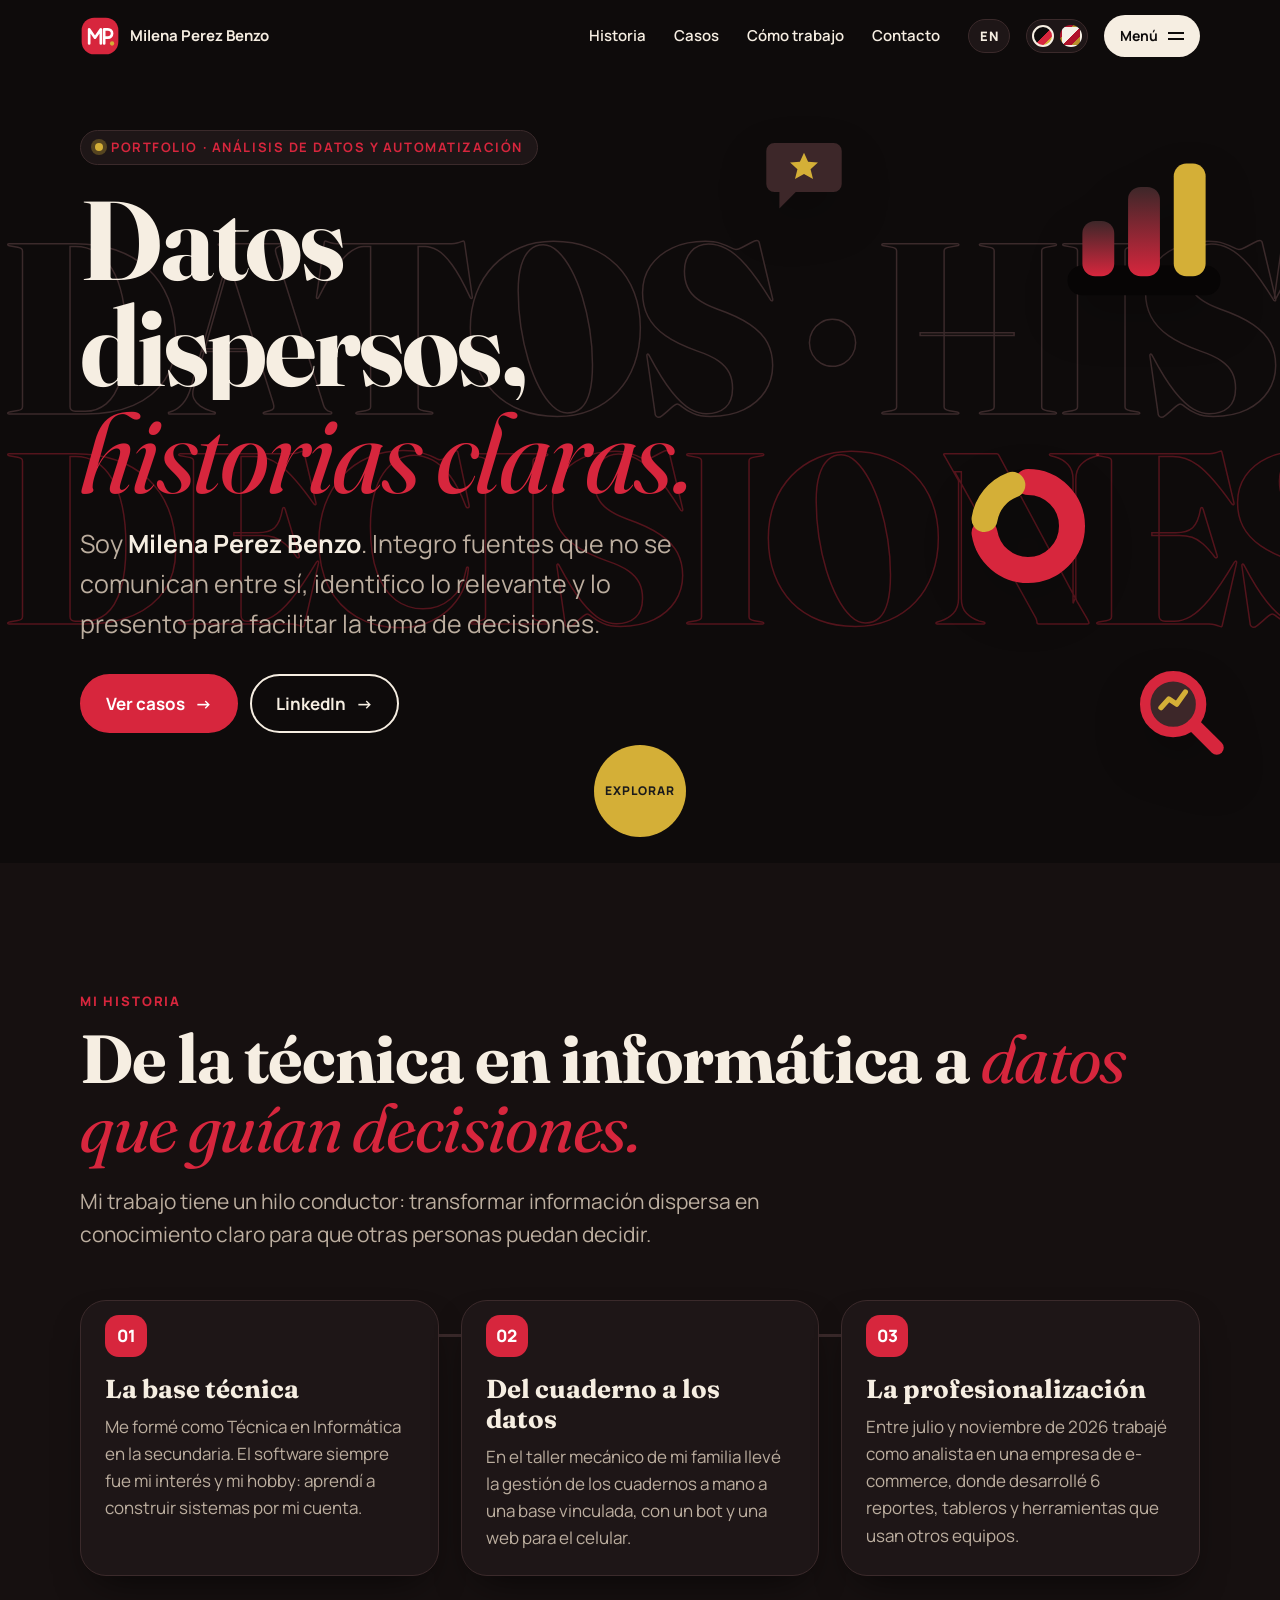
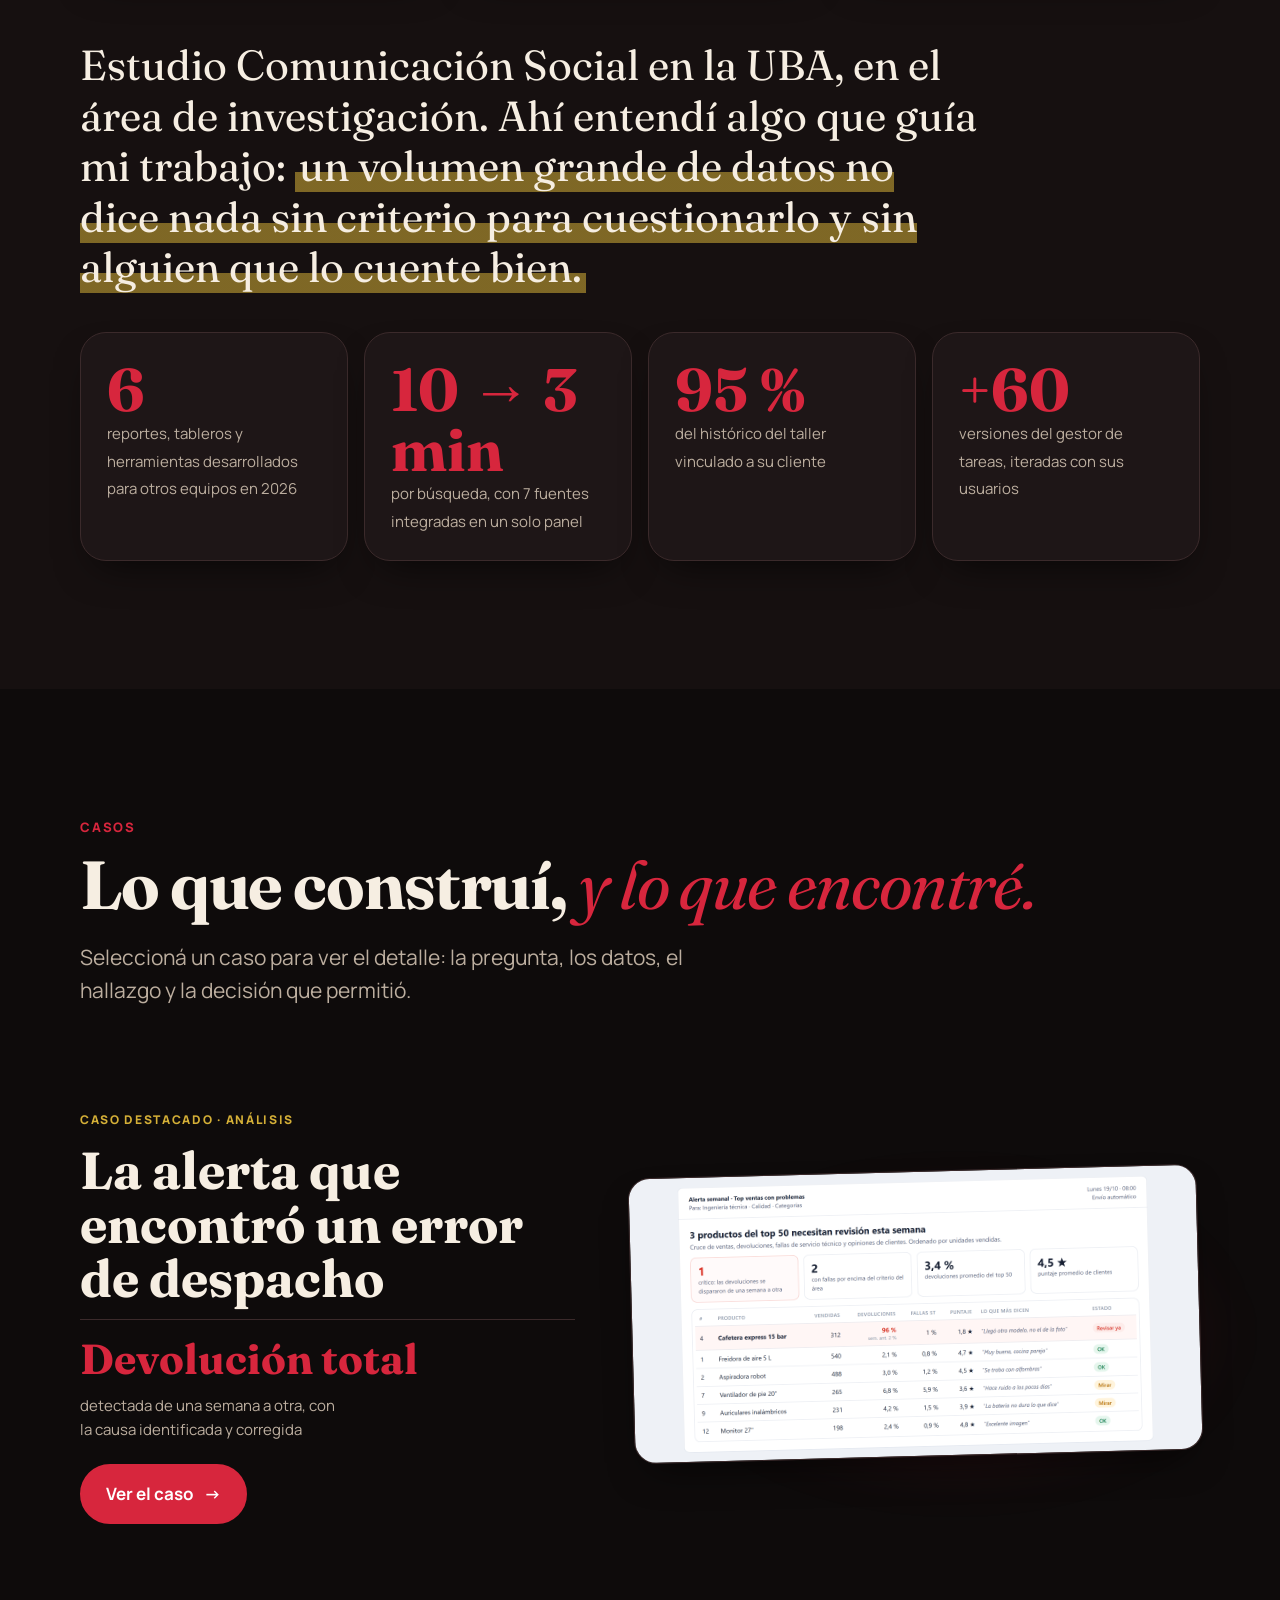
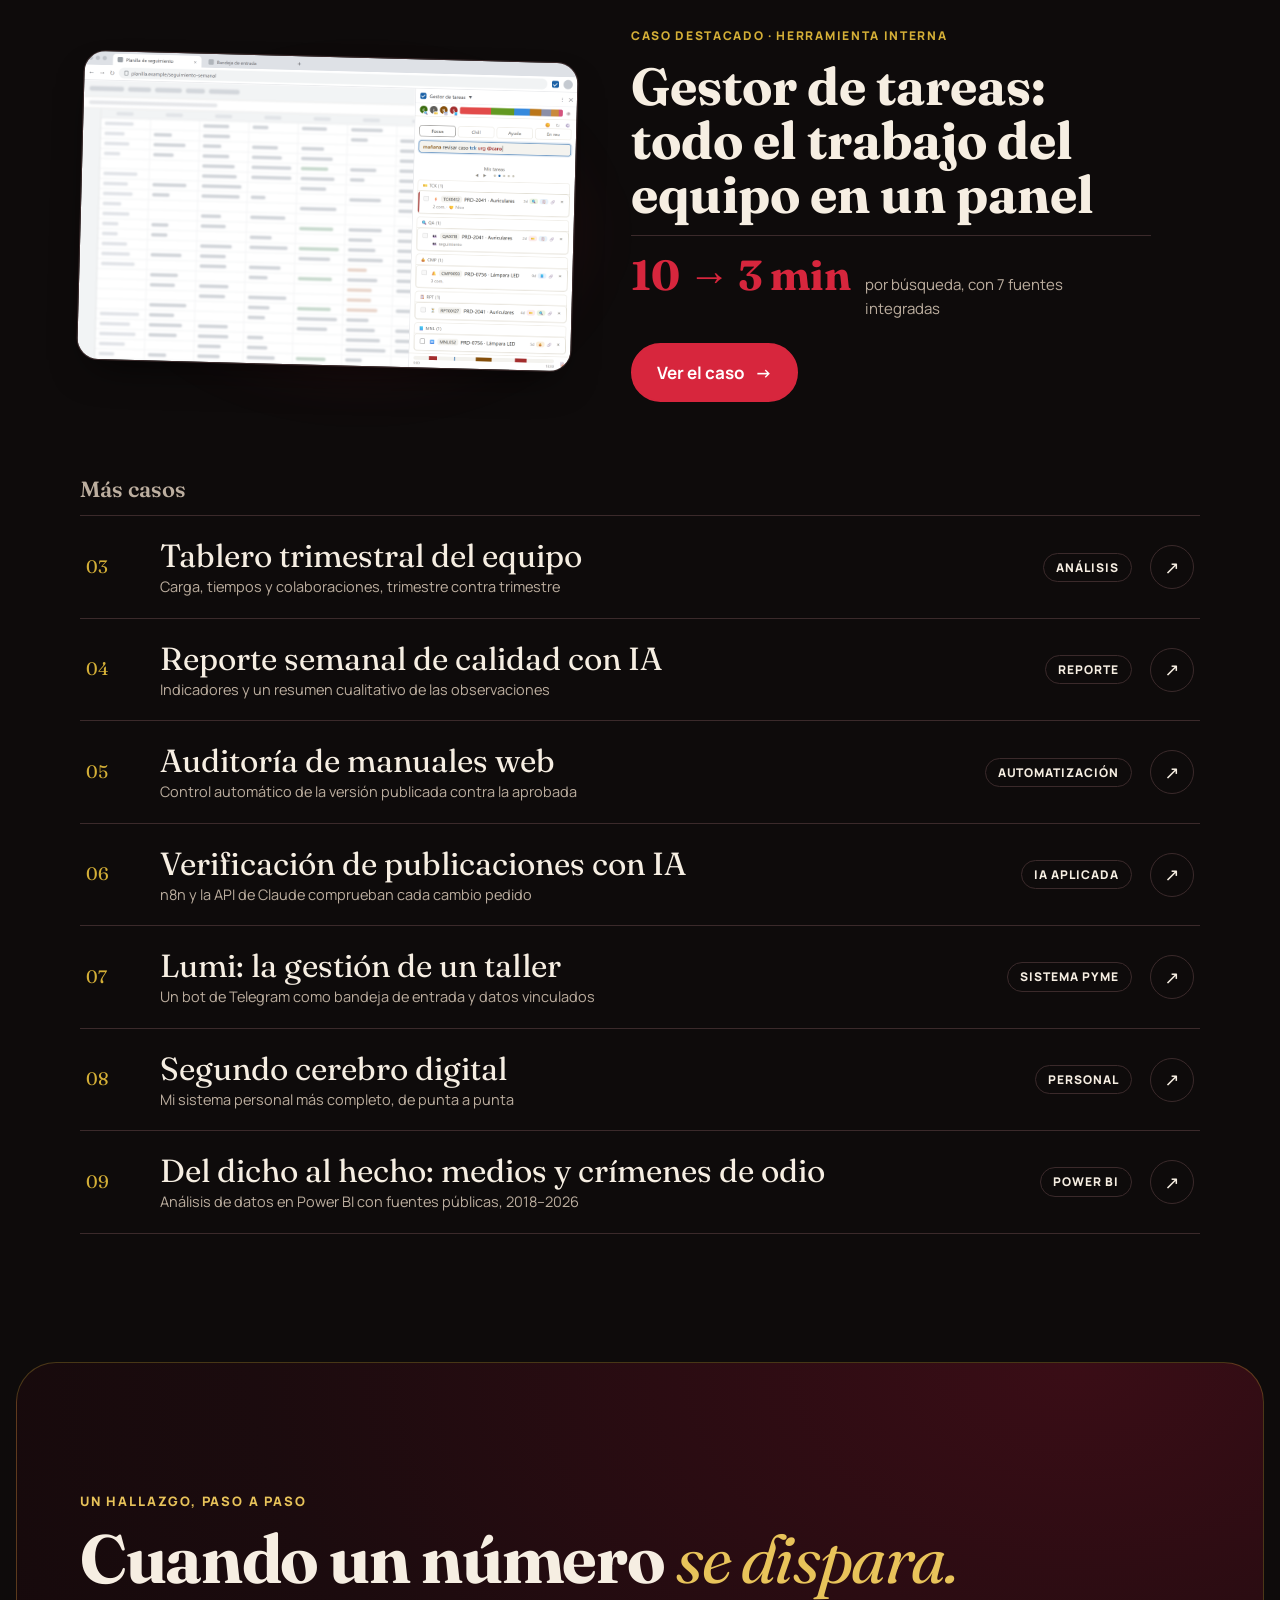
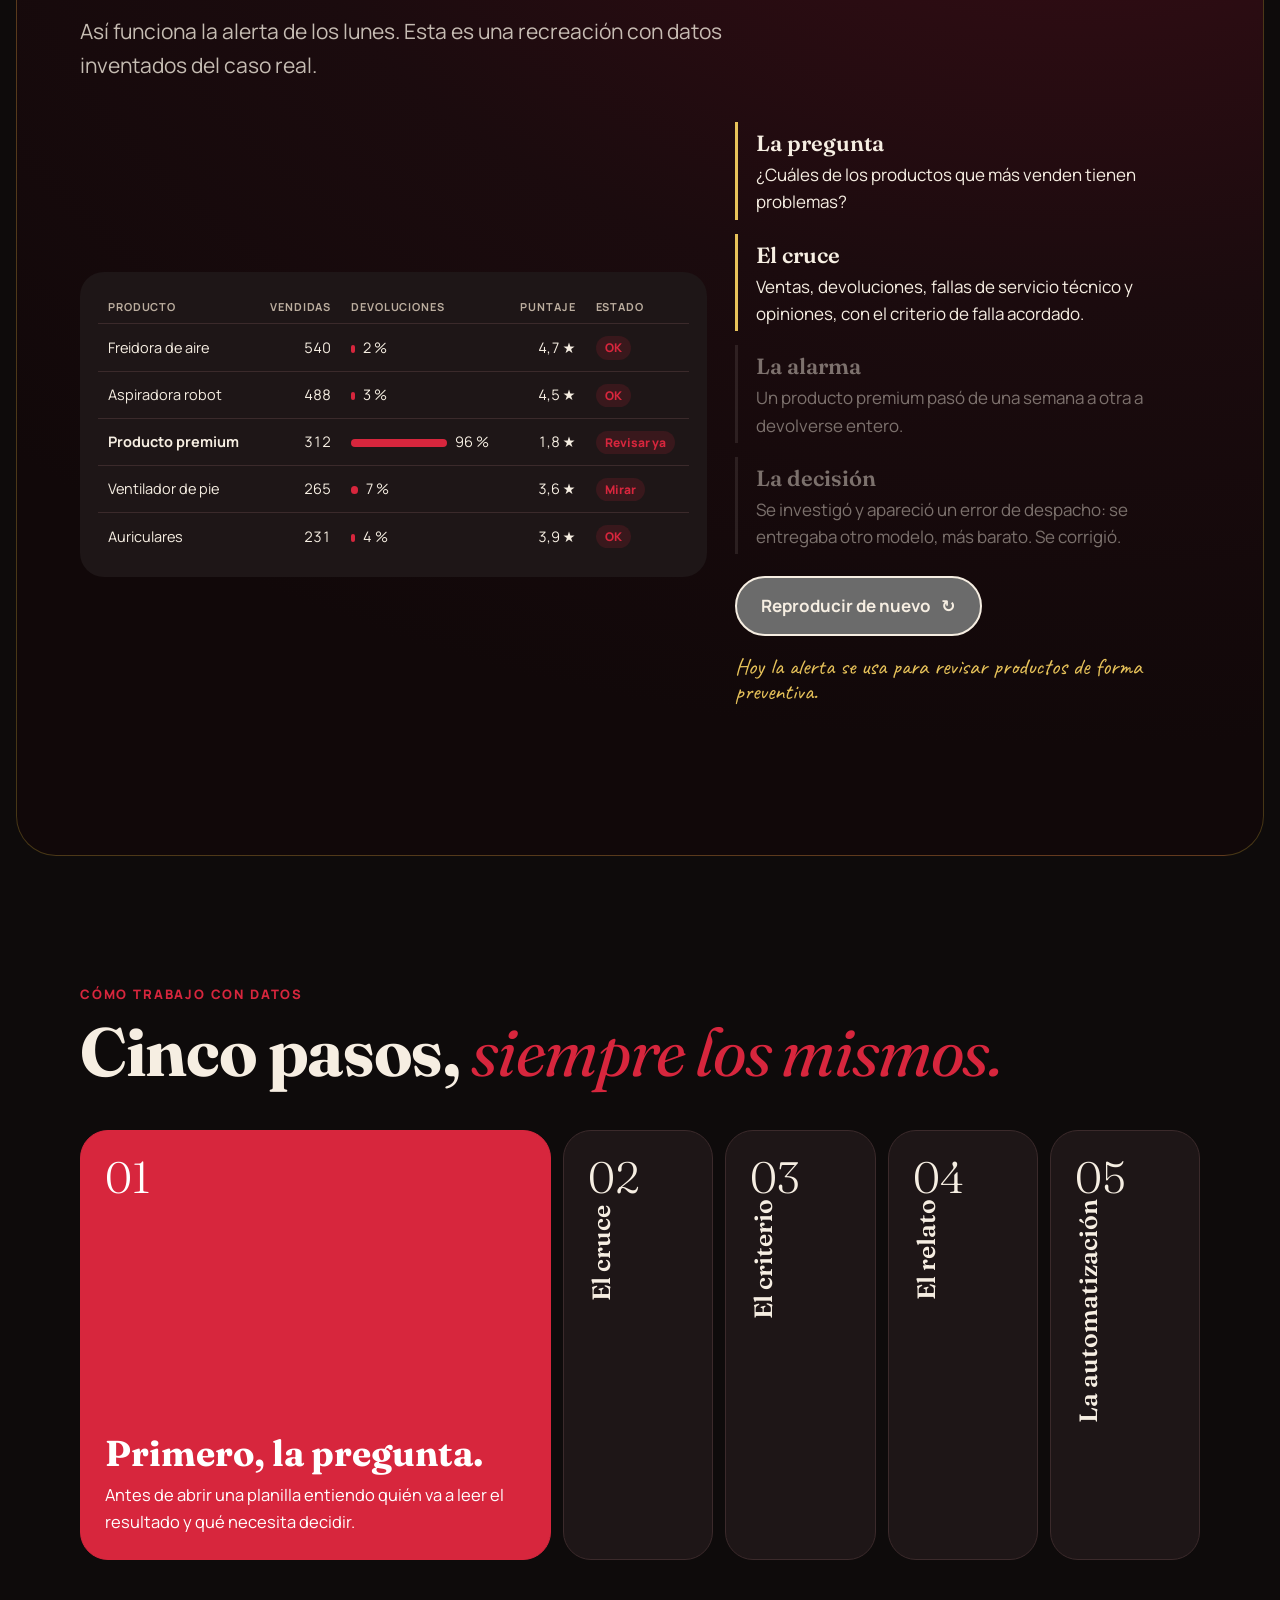
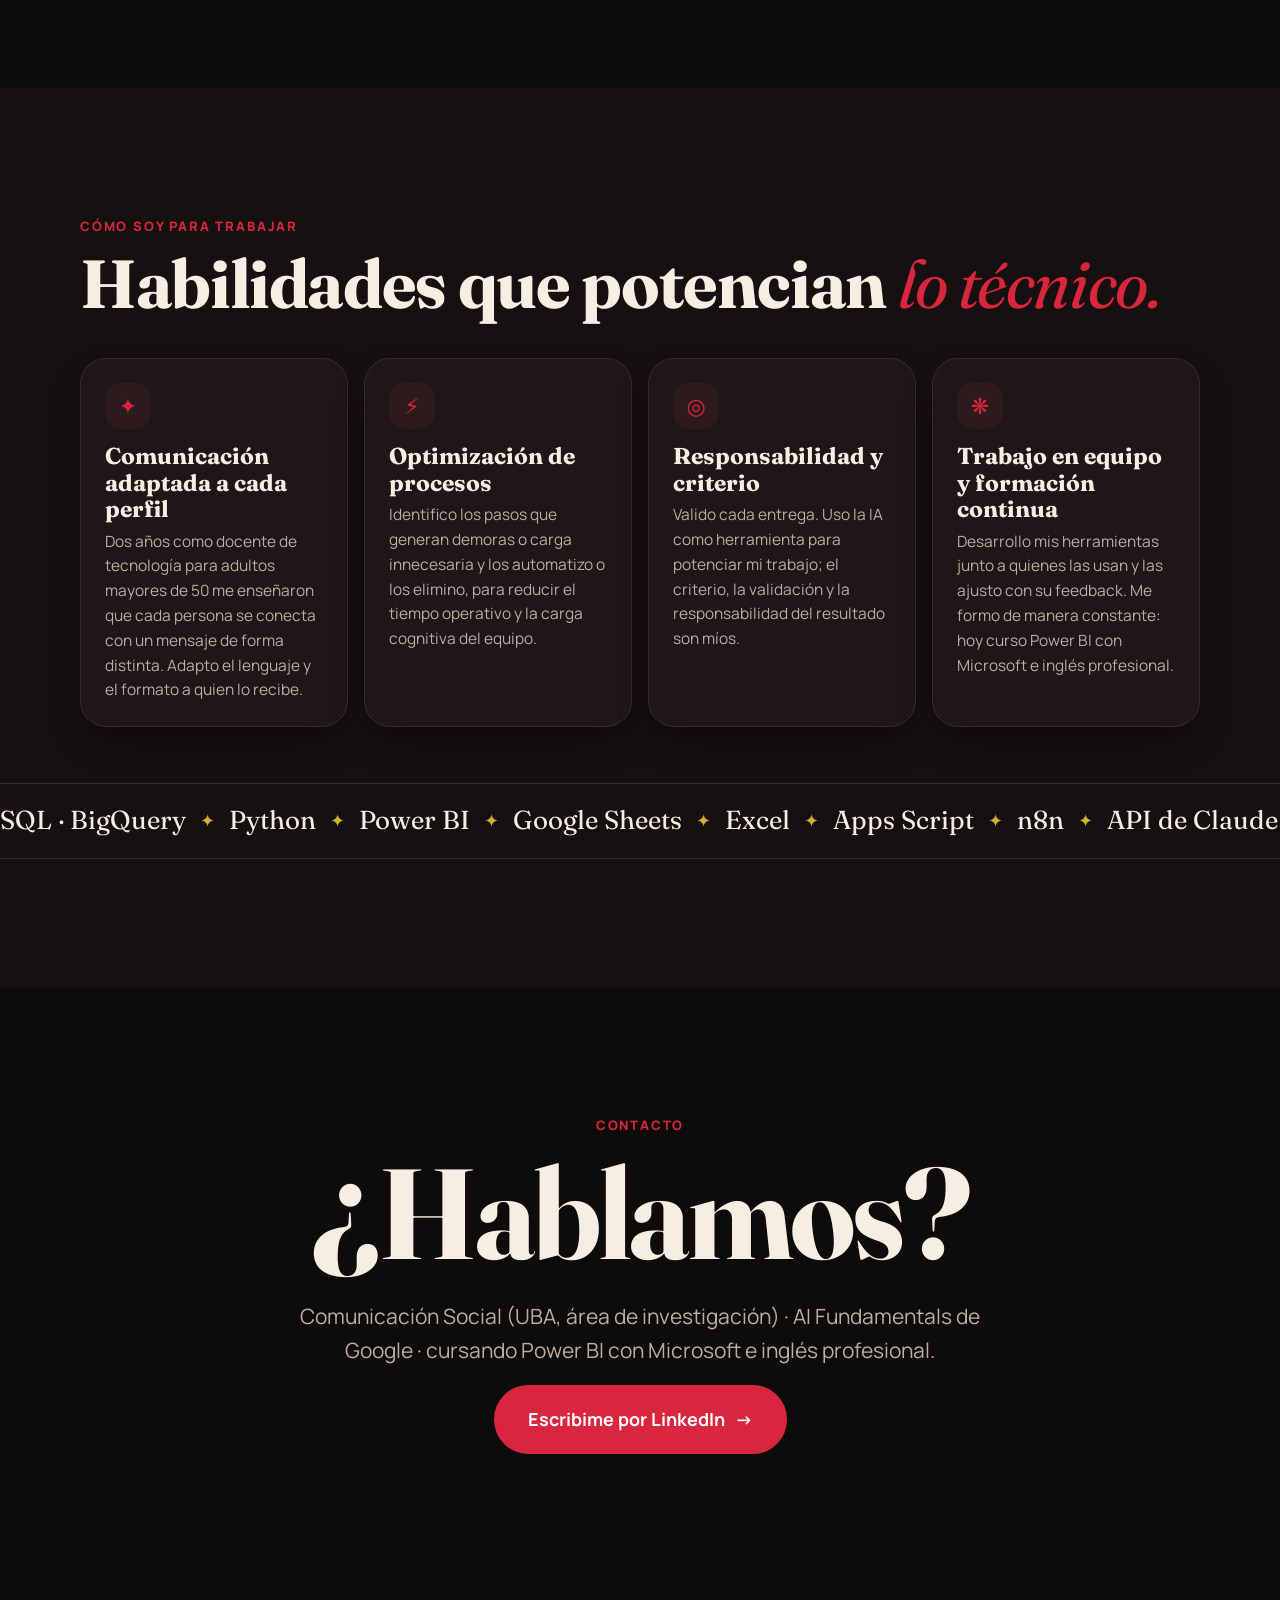
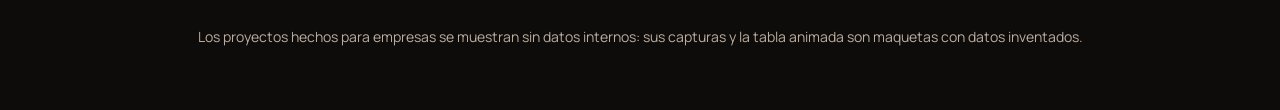
==== commit 822d720c: "Add files via upload" ====
--- a/index.html
+++ b/index.html
@@ -37,6 +37,7 @@
       <a href="#metodo">Cómo trabajo</a>
       <a href="#contacto">Contacto</a>
     </nav>
+    <a class="idioma" href="en/" hreflang="en" lang="en" title="View in English">EN</a>
     <div class="temas" role="group" aria-label="Paleta de colores">
       <button type="button" data-set="noche" aria-pressed="true" title="Noche"><span class="sr">Versión oscura</span></button>
       <button type="button" data-set="marfil" aria-pressed="false" title="Marfil"><span class="sr">Versión clara</span></button>
@@ -54,7 +55,7 @@
       <li><a href="#metodo"><small>04</small>Cómo trabajo</a></li>
       <li><a href="#contacto"><small>05</small>Hablemos</a></li>
     </ol>
-    <p class="menu-pie">Buenos Aires · Análisis de datos, reportes y automatizaciones</p>
+    <p class="menu-pie">Buenos Aires · Análisis de datos, reportes y automatizaciones · <a href="en/" hreflang="en" lang="en">English version</a></p>
   </div>
 </div>
 
--- a/estilos.css
+++ b/estilos.css
@@ -72,6 +72,8 @@
 .nav-links a { text-decoration: none; font-size: 15px; font-weight: 600; padding: 8px 12px; border-radius: 999px; position: relative; }
 .nav-links a::after { content: ""; position: absolute; left: 12px; right: 12px; bottom: 4px; height: 2px; background: var(--accent); transform: scaleX(0); transform-origin: right; transition: transform .35s ease; }
 .nav-links a:hover::after { transform: scaleX(1); transform-origin: left; }
+.idioma { text-decoration: none; font-size: 13px; font-weight: 800; letter-spacing: .5px; padding: 6px 11px; border-radius: 999px; background: var(--surface); border: 1px solid var(--line); transition: border-color .25s; }
+.idioma:hover { border-color: var(--accent); }
 .temas { display: flex; gap: 6px; padding: 5px; border-radius: 999px; background: var(--surface); border: 1px solid var(--line); }
 .temas button { width: 22px; height: 22px; border-radius: 50%; border: 2px solid transparent; padding: 0; transition: transform .25s; }
 .temas button:hover { transform: scale(1.15); }
@@ -358,7 +360,7 @@
 /* Navegación en pantallas chicas: queda el logo, las paletas y el botón de menú */
 @media (max-width: 900px) {
   .nav-links { display: none; }
-  .temas { margin-left: auto; }
+  .idioma { margin-left: auto; }
 }
 @media (max-width: 480px) {
   .logo span { display: none; }
